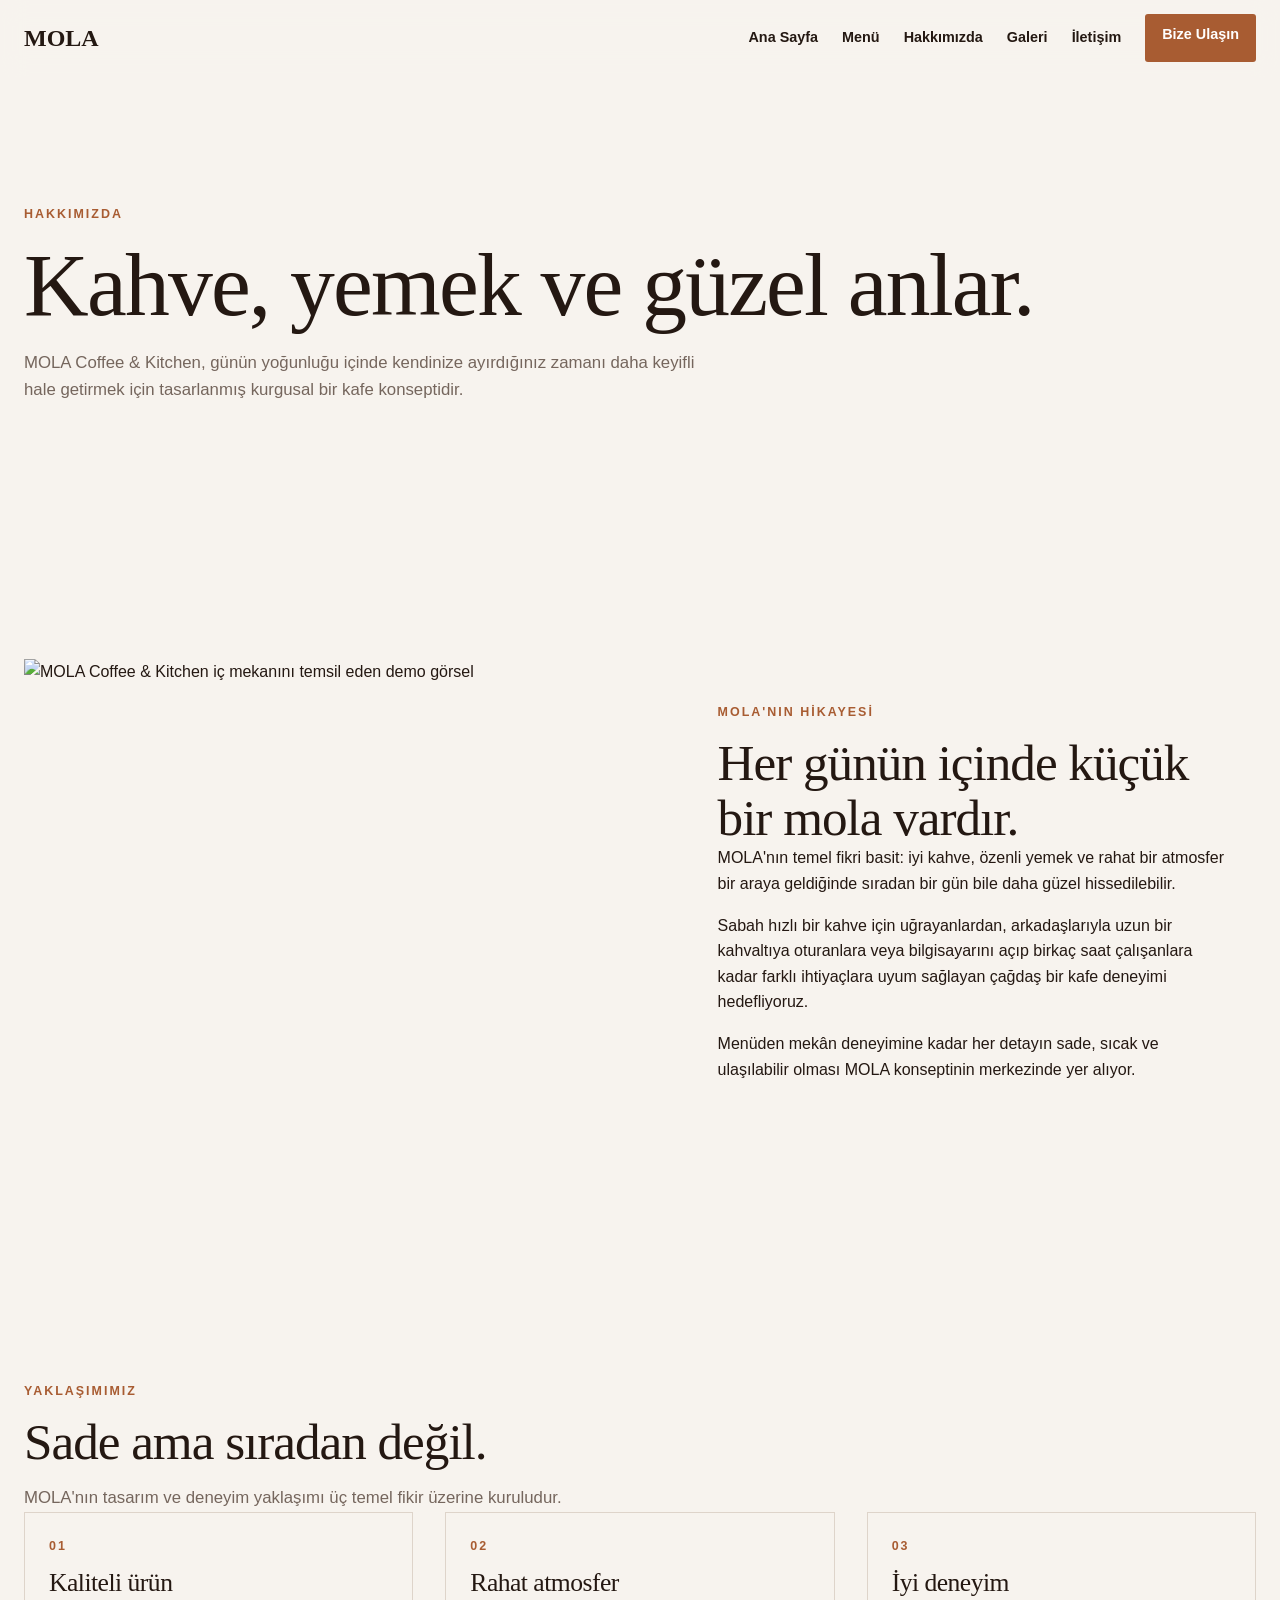
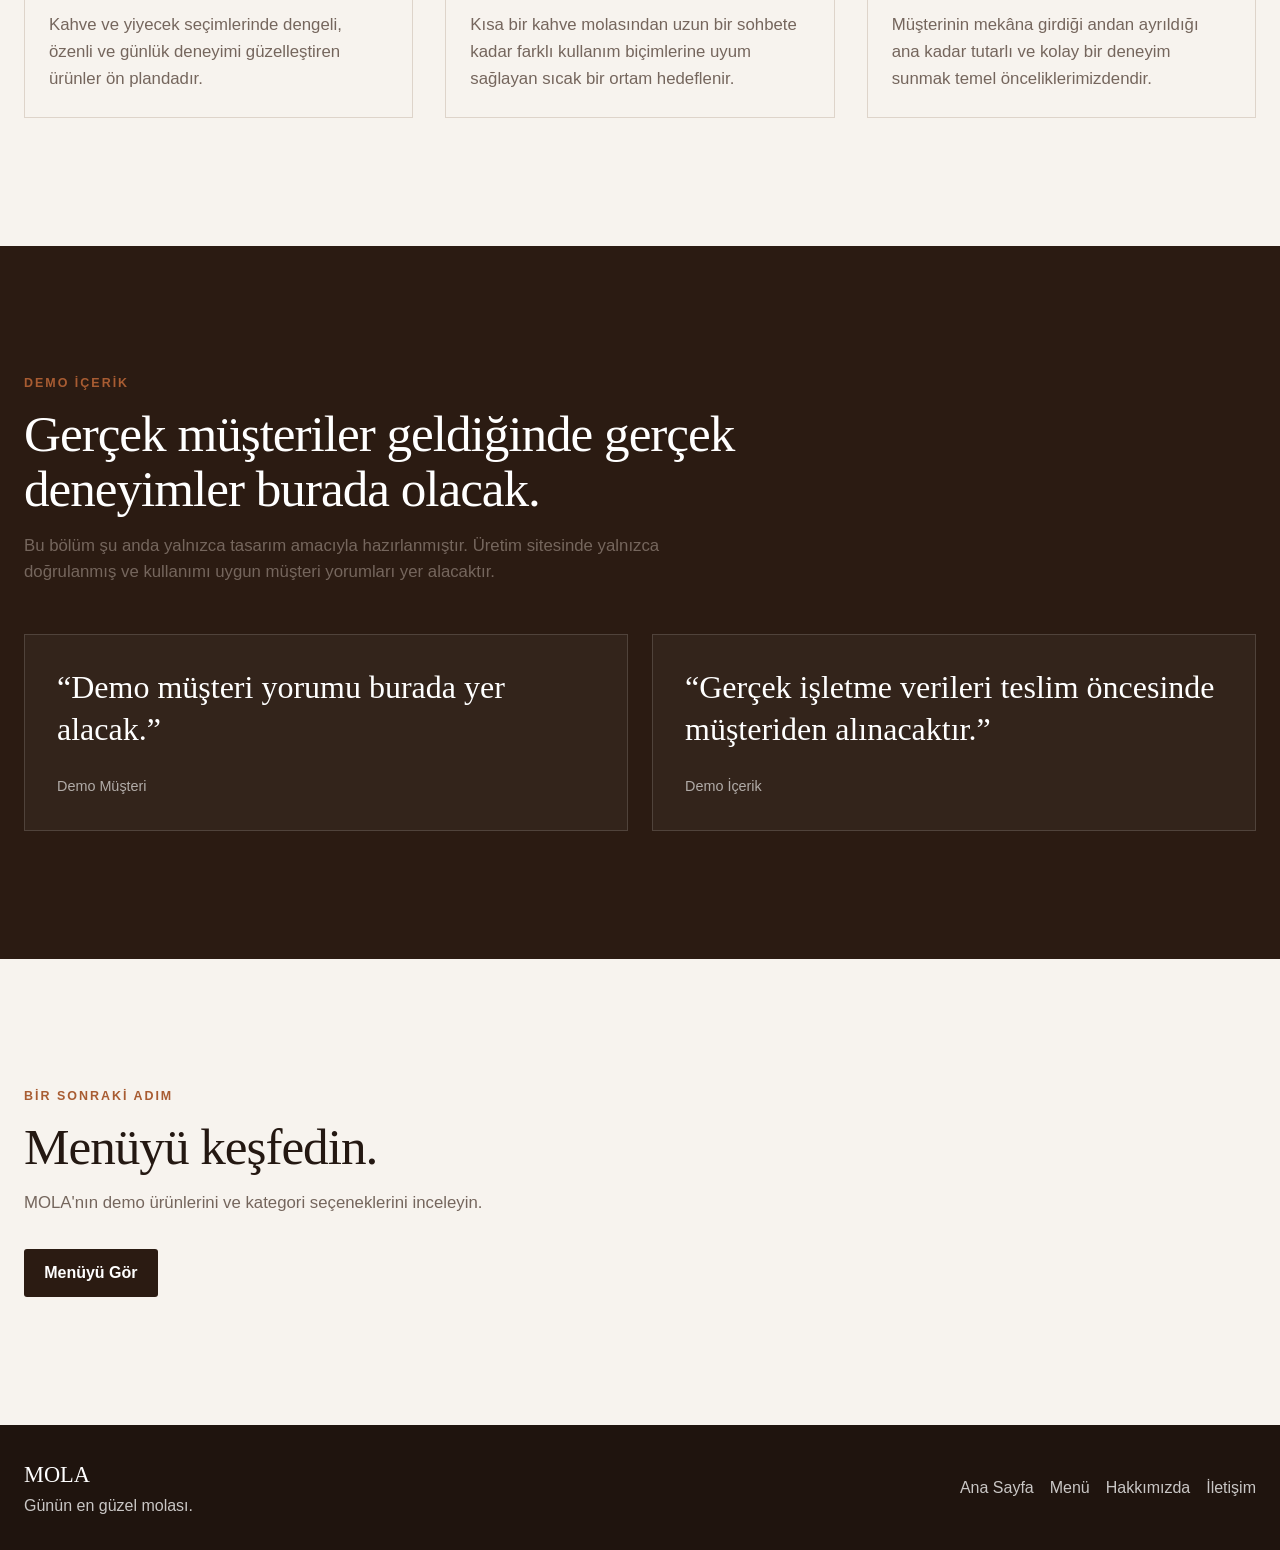
==== about.html @ 94d57f44 "feat: add dedicated about page Add a responsive about page with brand storytelling, design principle" ====
<!DOCTYPE html>
<html lang="tr">
<head>
  <meta charset="UTF-8">

  <meta
    name="viewport"
    content="width=device-width, initial-scale=1.0"
  >

  <title>MOLA Coffee & Kitchen | Hakkımızda</title>

  <meta
    name="description"
    content="MOLA Coffee & Kitchen hakkında. Kahve, iyi yemek ve keyifli molalar için tasarlanmış modern bir kafe konsepti."
  >

  <meta
    name="robots"
    content="index, follow"
  >

  <meta
    property="og:type"
    content="website"
  >

  <meta
    property="og:title"
    content="MOLA Coffee & Kitchen | Hakkımızda"
  >

  <meta
    property="og:description"
    content="MOLA Coffee & Kitchen'ın hikayesini keşfedin."
  >

  <meta
    property="og:url"
    content="https://example.com/about.html"
  >

  <meta
    property="og:image"
    content="https://example.com/assets/images/og-image.jpg"
  >

  <meta
    name="twitter:card"
    content="summary_large_image"
  >

  <meta
    name="twitter:title"
    content="MOLA Coffee & Kitchen | Hakkımızda"
  >

  <meta
    name="twitter:description"
    content="MOLA Coffee & Kitchen'ın hikayesini keşfedin."
  >

  <meta
    name="twitter:image"
    content="https://example.com/assets/images/og-image.jpg"
  >

  <meta
    name="theme-color"
    content="#2B1B12"
  >

  <link
    rel="canonical"
    href="https://example.com/about.html"
  >

  <link
    rel="icon"
    href="assets/icons/favicon.svg"
    type="image/svg+xml"
  >

  <link
    rel="stylesheet"
    href="css/style.css"
  >
</head>

<body>

  <a
    class="skip-link"
    href="#main-content"
  >
    İçeriğe geç
  </a>

  <header class="site-header">
    <div class="container site-header__inner">

      <a
        class="brand"
        href="index.html"
        aria-label="MOLA Coffee & Kitchen ana sayfa"
      >
        MOLA
      </a>

      <button
        class="nav-toggle"
        type="button"
        aria-expanded="false"
        aria-controls="primary-navigation"
        aria-label="Menüyü aç"
      >
        <span class="nav-toggle__icon" aria-hidden="true">
          <span></span>
          <span></span>
          <span></span>
        </span>
      </button>

      <nav
        class="primary-nav"
        id="primary-navigation"
        aria-label="Ana navigasyon"
      >
        <ul class="primary-nav__list">

          <li>
            <a href="index.html">
              Ana Sayfa
            </a>
          </li>

          <li>
            <a href="menu.html">
              Menü
            </a>
          </li>

          <li>
            <a
              href="about.html"
              aria-current="page"
            >
              Hakkımızda
            </a>
          </li>

          <li>
            <a href="index.html#gallery">
              Galeri
            </a>
          </li>

          <li>
            <a href="index.html#contact">
              İletişim
            </a>
          </li>

          <li>
            <a
              class="button button--primary"
              href="index.html#contact"
            >
              Bize Ulaşın
            </a>
          </li>

        </ul>
      </nav>

    </div>
  </header>

  <main id="main-content">

    <section class="section">
      <div class="container">

        <p class="section-label">
          HAKKIMIZDA
        </p>

        <h1>
          Kahve, yemek ve güzel anlar.
        </h1>

        <p class="section-intro">
          MOLA Coffee & Kitchen, günün yoğunluğu içinde
          kendinize ayırdığınız zamanı daha keyifli hale
          getirmek için tasarlanmış kurgusal bir kafe
          konseptidir.
        </p>

      </div>
    </section>

    <section class="section story">
      <div class="container story__grid">

        <div class="story__image">
          <img
            src="assets/images/story-interior.jpg"
            alt="MOLA Coffee & Kitchen iç mekanını temsil eden demo görsel"
            width="1200"
            height="900"
            loading="lazy"
          >
        </div>

        <div class="story__content">

          <p class="section-label">
            MOLA'NIN HİKAYESİ
          </p>

          <h2>
            Her günün içinde küçük bir mola vardır.
          </h2>

          <p>
            MOLA'nın temel fikri basit:
            iyi kahve, özenli yemek ve rahat bir atmosfer
            bir araya geldiğinde sıradan bir gün bile
            daha güzel hissedilebilir.
          </p>

          <p>
            Sabah hızlı bir kahve için uğrayanlardan,
            arkadaşlarıyla uzun bir kahvaltıya oturanlara
            veya bilgisayarını açıp birkaç saat çalışanlara
            kadar farklı ihtiyaçlara uyum sağlayan
            çağdaş bir kafe deneyimi hedefliyoruz.
          </p>

          <p>
            Menüden mekân deneyimine kadar her detayın
            sade, sıcak ve ulaşılabilir olması MOLA
            konseptinin merkezinde yer alıyor.
          </p>

        </div>

      </div>
    </section>

    <section class="section">
      <div class="container">

        <p class="section-label">
          YAKLAŞIMIMIZ
        </p>

        <h2>
          Sade ama sıradan değil.
        </h2>

        <p class="section-intro">
          MOLA'nın tasarım ve deneyim yaklaşımı üç temel
          fikir üzerine kuruludur.
        </p>

        <div class="featured-grid">

          <article class="featured-card">

            <div class="featured-card__content">

              <p class="section-label">
                01
              </p>

              <h3>
                Kaliteli ürün
              </h3>

              <p class="section-intro">
                Kahve ve yiyecek seçimlerinde dengeli,
                özenli ve günlük deneyimi güzelleştiren
                ürünler ön plandadır.
              </p>

            </div>

          </article>

          <article class="featured-card">

            <div class="featured-card__content">

              <p class="section-label">
                02
              </p>

              <h3>
                Rahat atmosfer
              </h3>

              <p class="section-intro">
                Kısa bir kahve molasından uzun bir sohbete
                kadar farklı kullanım biçimlerine uyum
                sağlayan sıcak bir ortam hedeflenir.
              </p>

            </div>

          </article>

          <article class="featured-card">

            <div class="featured-card__content">

              <p class="section-label">
                03
              </p>

              <h3>
                İyi deneyim
              </h3>

              <p class="section-intro">
                Müşterinin mekâna girdiği andan ayrıldığı
                ana kadar tutarlı ve kolay bir deneyim
                sunmak temel önceliklerimizdendir.
              </p>

            </div>

          </article>

        </div>

      </div>
    </section>

    <section class="section testimonials">
      <div class="container">

        <div class="testimonials__header">

          <p class="section-label">
            DEMO İÇERİK
          </p>

          <h2>
            Gerçek müşteriler geldiğinde
            gerçek deneyimler burada olacak.
          </h2>

          <p class="section-intro">
            Bu bölüm şu anda yalnızca tasarım amacıyla
            hazırlanmıştır. Üretim sitesinde yalnızca
            doğrulanmış ve kullanımı uygun müşteri
            yorumları yer alacaktır.
          </p>

        </div>

        <div class="testimonials__grid">

          <article class="testimonial">

            <p class="testimonial__quote">
              “Demo müşteri yorumu burada yer alacak.”
            </p>

            <p class="testimonial__author">
              Demo Müşteri
            </p>

          </article>

          <article class="testimonial">

            <p class="testimonial__quote">
              “Gerçek işletme verileri teslim öncesinde
              müşteriden alınacaktır.”
            </p>

            <p class="testimonial__author">
              Demo İçerik
            </p>

          </article>

        </div>

      </div>
    </section>

    <section class="section">
      <div class="container">

        <p class="section-label">
          BİR SONRAKİ ADIM
        </p>

        <h2>
          Menüyü keşfedin.
        </h2>

        <p class="section-intro">
          MOLA'nın demo ürünlerini ve kategori seçeneklerini
          inceleyin.
        </p>

        <div class="story__actions">
          <a
            class="button button--dark"
            href="menu.html"
          >
            Menüyü Gör
          </a>
        </div>

      </div>
    </section>

  </main>

  <footer class="site-footer">
    <div class="container site-footer__inner">

      <div>
        <div class="site-footer__brand">
          MOLA
        </div>

        <p>
          Günün en güzel molası.
        </p>
      </div>

      <ul class="site-footer__links">

        <li>
          <a href="index.html">
            Ana Sayfa
          </a>
        </li>

        <li>
          <a href="menu.html">
            Menü
          </a>
        </li>

        <li>
          <a
            href="about.html"
            aria-current="page"
          >
            Hakkımızda
          </a>
        </li>

        <li>
          <a href="index.html#contact">
            İletişim
          </a>
        </li>

      </ul>

    </div>
  </footer>

  <script src="js/script.js" defer></script>

</body>
</html>
---- css/style.css ----
:root {
  --color-bg: #f7f3ee;
  --color-surface: #fffdf9;
  --color-surface-dark: #2b1b12;
  --color-text: #241812;
  --color-text-muted: #75665d;
  --color-accent: #a85c32;
  --color-accent-dark: #814521;
  --color-border: #ded4ca;
  --color-white: #ffffff;

  --font-body:
    Inter, ui-sans-serif, -apple-system, BlinkMacSystemFont, "Segoe UI",
    sans-serif;

  --font-heading:
    Georgia, "Times New Roman", serif;

  --container: 1240px;

  --space-1: 0.375rem;
  --space-2: 0.5rem;
  --space-3: 0.75rem;
  --space-4: 1rem;
  --space-5: 1.5rem;
  --space-6: 2rem;
  --space-7: 3rem;
  --space-8: 4rem;
  --space-9: 6rem;
  --space-10: 8rem;

  --radius-sm: 3px;
  --radius-md: 6px;
  --radius-lg: 10px;

  --shadow-sm: 0 8px 24px rgba(36, 24, 18, 0.08);
  --shadow-md: 0 18px 48px rgba(36, 24, 18, 0.12);

  --z-header: 50;
  --z-nav: 60;
  --z-toggle: 70;
  --z-skip: 100;
}

/* --------------------------------------------------
   RESET
-------------------------------------------------- */

*,
*::before,
*::after {
  box-sizing: border-box;
}

html {
  scroll-behavior: smooth;
  scroll-padding-top: 90px;
}

body {
  margin: 0;
  min-width: 320px;
  background: var(--color-bg);
  color: var(--color-text);
  font-family: var(--font-body);
  line-height: 1.6;
  text-rendering: optimizeLegibility;
}

body.nav-open {
  overflow: hidden;
}

img {
  display: block;
  max-width: 100%;
  height: auto;
}

button,
a {
  font: inherit;
}

button {
  cursor: pointer;
}

a {
  color: inherit;
  text-decoration: none;
}

/* --------------------------------------------------
   ACCESSIBILITY
-------------------------------------------------- */

:focus-visible {
  outline: 3px solid var(--color-accent);
  outline-offset: 4px;
}

.skip-link {
  position: fixed;
  top: var(--space-3);
  left: var(--space-3);
  z-index: var(--z-skip);

  padding: 0.7rem 1rem;

  background: var(--color-surface-dark);
  color: var(--color-white);

  border-radius: var(--radius-sm);

  transform: translateY(-200%);
  transition: transform 180ms ease;
}

.skip-link:focus {
  transform: translateY(0);
}

/* --------------------------------------------------
   TYPOGRAPHY
-------------------------------------------------- */

h1,
h2,
h3,
h4 {
  margin: 0;
  font-family: var(--font-heading);
  font-weight: 500;
  line-height: 1.08;
  letter-spacing: -0.02em;
}

h1 {
  font-size: clamp(2.75rem, 7vw, 6.5rem);
}

h2 {
  font-size: clamp(2rem, 4vw, 4rem);
}

h3 {
  font-size: clamp(1.35rem, 2vw, 1.8rem);
}

p {
  margin: 0;
}

.section-label {
  margin-bottom: var(--space-3);

  color: var(--color-accent);

  font-size: 0.78rem;
  font-weight: 700;
  letter-spacing: 0.16em;
  text-transform: uppercase;
}

.section-intro {
  max-width: 680px;
  margin-top: var(--space-4);

  color: var(--color-text-muted);
  font-size: 1.05rem;
}

/* --------------------------------------------------
   LAYOUT
-------------------------------------------------- */

.container {
  width: min(
    calc(100% - 2rem),
    var(--container)
  );

  margin-inline: auto;
}

.section {
  padding-block: var(--space-9);
}

/* --------------------------------------------------
   HEADER
-------------------------------------------------- */

.site-header {
  position: sticky;
  top: 0;
  z-index: var(--z-header);

  border-bottom: 1px solid transparent;

  background: rgba(247, 243, 238, 0.92);

  backdrop-filter: blur(12px);
  -webkit-backdrop-filter: blur(12px);

  transition:
    background-color 180ms ease,
    border-color 180ms ease,
    box-shadow 180ms ease;
}

.site-header.is-scrolled {
  border-bottom-color: var(--color-border);
  background: rgba(255, 253, 249, 0.96);
  box-shadow: var(--shadow-sm);
}

.site-header__inner {
  position: relative;

  display: flex;
  align-items: center;
  justify-content: space-between;

  min-height: 76px;
}

.brand {
  position: relative;
  z-index: var(--z-toggle);

  display: inline-flex;
  align-items: center;

  font-family: var(--font-heading);
  font-size: 1.5rem;
  font-weight: 600;
}

.primary-nav {
  position: fixed;
  top: 0;
  right: 0;

  width: min(80vw, 360px);
  height: 100dvh;

  padding:
    6rem
    1.5rem
    2rem;

  background: var(--color-surface);

  box-shadow: -18px 0 48px rgba(36, 24, 18, 0.12);

  transform: translateX(100%);
  visibility: hidden;

  transition:
    transform 240ms ease,
    visibility 240ms ease;
}

.primary-nav.is-open {
  transform: translateX(0);
  visibility: visible;
}

.primary-nav__list {
  display: flex;
  flex-direction: column;
  gap: var(--space-5);

  margin: 0;
  padding: 0;

  list-style: none;
}

.primary-nav__list a {
  display: block;

  padding-block: 0.25rem;

  font-size: 1.05rem;
  font-weight: 600;
}

.primary-nav__list a:hover {
  color: var(--color-accent);
}

.nav-toggle {
  position: relative;
  z-index: var(--z-toggle);

  display: inline-flex;
  align-items: center;
  justify-content: center;

  width: 44px;
  height: 44px;

  padding: 0;

  border: 1px solid var(--color-border);
  border-radius: var(--radius-sm);

  background: var(--color-surface);
  color: var(--color-text);
}

.nav-toggle__icon {
  display: grid;
  gap: 5px;
}

.nav-toggle__icon span {
  display: block;

  width: 20px;
  height: 2px;

  background: currentColor;

  transition:
    transform 180ms ease,
    opacity 180ms ease;
}

/* --------------------------------------------------
   BUTTONS
-------------------------------------------------- */

.button {
  display: inline-flex;
  align-items: center;
  justify-content: center;

  min-height: 48px;

  padding-inline: 1.2rem;

  border: 1px solid transparent;
  border-radius: var(--radius-sm);

  font-weight: 700;

  transition:
    background-color 180ms ease,
    color 180ms ease,
    border-color 180ms ease,
    transform 180ms ease;
}

.button:hover {
  transform: translateY(-2px);
}

.button--primary {
  background: var(--color-accent);
  color: var(--color-white);
}

.button--primary:hover {
  background: var(--color-accent-dark);
}

.button--secondary {
  border-color: rgba(255, 255, 255, 0.5);
  color: var(--color-white);
}

.button--secondary:hover {
  border-color: var(--color-white);
  background: rgba(255, 255, 255, 0.08);
}

.button--dark {
  background: var(--color-surface-dark);
  color: var(--color-white);
}

.button--dark:hover {
  background: #3a2519;
}

/* --------------------------------------------------
   HERO
-------------------------------------------------- */

.hero {
  position: relative;

  min-height: min(820px, 88vh);

  display: grid;
  align-items: end;

  overflow: hidden;

  background: var(--color-surface-dark);
  color: var(--color-white);
}

.hero__media {
  position: absolute;
  inset: 0;

  width: 100%;
  height: 100%;
}

.hero__media img {
  width: 100%;
  height: 100%;
  object-fit: cover;
}

.hero::after {
  content: "";

  position: absolute;
  inset: 0;

  background:
    linear-gradient(
      180deg,
      rgba(20, 12, 8, 0.12) 0%,
      rgba(20, 12, 8, 0.3) 42%,
      rgba(20, 12, 8, 0.82) 100%
    );
}

.hero__content {
  position: relative;
  z-index: 2;

  padding-block: clamp(5rem, 12vw, 9rem);
}

.hero__content-inner {
  max-width: 900px;
}

.hero__eyebrow {
  margin-bottom: var(--space-4);

  font-size: 0.82rem;
  font-weight: 700;
  letter-spacing: 0.16em;
  text-transform: uppercase;
}

.hero__title {
  max-width: 900px;
}

.hero__description {
  max-width: 620px;
  margin-top: var(--space-5);

  color: rgba(255, 255, 255, 0.86);
  font-size: clamp(1rem, 2vw, 1.2rem);
}

.hero__actions {
  display: flex;
  flex-wrap: wrap;
  gap: var(--space-3);

  margin-top: var(--space-6);
}

/* --------------------------------------------------
   FEATURED
-------------------------------------------------- */

.featured {
  background: var(--color-surface);
}

.featured__header {
  display: flex;
  flex-direction: column;
  gap: var(--space-4);

  margin-bottom: var(--space-7);
}

.featured-grid {
  display: grid;
  gap: var(--space-6);
}

.featured-card {
  overflow: hidden;

  background: var(--color-bg);

  border: 1px solid var(--color-border);
}

.featured-card__image {
  aspect-ratio: 4 / 3;
  overflow: hidden;
}

.featured-card__image img {
  width: 100%;
  height: 100%;
  object-fit: cover;

  transition: transform 500ms ease;
}

.featured-card:hover .featured-card__image img {
  transform: scale(1.03);
}

.featured-card__content {
  padding: var(--space-5);
}

.featured-card__meta {
  display: flex;
  align-items: baseline;
  justify-content: space-between;
  gap: var(--space-3);

  margin-top: var(--space-3);
}

.featured-card__price {
  color: var(--color-accent);
  font-weight: 700;
}

/* --------------------------------------------------
   STORY
-------------------------------------------------- */

.story {
  background: var(--color-bg);
}

.story__grid {
  display: grid;
  gap: var(--space-7);
}

.story__image {
  aspect-ratio: 4 / 3;
  overflow: hidden;
}

.story__image img {
  width: 100%;
  height: 100%;
  object-fit: cover;
}

.story__content {
  align-self: center;
}

.story__content p + p {
  margin-top: var(--space-4);
}

.story__actions {
  margin-top: var(--space-6);
}

/* --------------------------------------------------
   MENU
-------------------------------------------------- */

.menu-preview {
  background: var(--color-surface);
}

.menu-filter {
  display: flex;
  flex-wrap: wrap;
  gap: 0.5rem;

  margin-top: var(--space-6);
  margin-bottom: var(--space-7);
}

.menu-filter__button {
  min-height: 42px;

  padding-inline: 1rem;

  border: 1px solid var(--color-border);
  border-radius: 999px;

  background: transparent;
  color: var(--color-text-muted);

  font-size: 0.9rem;
  font-weight: 700;

  transition:
    background-color 180ms ease,
    color 180ms ease,
    border-color 180ms ease;
}

.menu-filter__button:hover,
.menu-filter__button.is-active {
  border-color: var(--color-text);
  background: var(--color-text);
  color: var(--color-white);
}

.menu-grid {
  display: grid;
  gap: var(--space-4);
}

.menu-item {
  display: grid;
  grid-template-columns: 1fr auto;
  gap: var(--space-4);

  padding-block: var(--space-4);

  border-bottom: 1px solid var(--color-border);

  transition:
    opacity 180ms ease,
    transform 180ms ease;
}

.menu-item.is-hidden {
  display: none;
}

.menu-item__name {
  font-family: var(--font-heading);
  font-size: 1.25rem;
}

.menu-item__description {
  margin-top: 0.25rem;

  color: var(--color-text-muted);
  font-size: 0.92rem;
}

.menu-item__price {
  white-space: nowrap;

  color: var(--color-accent);
  font-weight: 700;
}

/* --------------------------------------------------
   GALLERY
-------------------------------------------------- */

.gallery {
  background: var(--color-bg);
}

.gallery-grid {
  display: grid;
  grid-template-columns: 1fr 1fr;
  gap: 0.75rem;

  margin-top: var(--space-7);
}

.gallery__item {
  aspect-ratio: 1 / 1;

  overflow: hidden;
}

.gallery__item--tall {
  aspect-ratio: 1 / 1.35;
}

.gallery__item--wide {
  grid-column: span 2;
  aspect-ratio: 2 / 1;
}

.gallery__item img {
  width: 100%;
  height: 100%;
  object-fit: cover;

  transition: transform 500ms ease;
}

.gallery__item:hover img {
  transform: scale(1.03);
}

/* --------------------------------------------------
   TESTIMONIALS
-------------------------------------------------- */

.testimonials {
  background: var(--color-surface-dark);
  color: var(--color-white);
}

.testimonials__header {
  max-width: 760px;
}

.testimonials__grid {
  display: grid;
  gap: var(--space-5);

  margin-top: var(--space-7);
}

.testimonial {
  padding: var(--space-6);

  border: 1px solid rgba(255, 255, 255, 0.14);

  background: rgba(255, 255, 255, 0.04);
}

.testimonial__quote {
  font-family: var(--font-heading);
  font-size: clamp(1.35rem, 2.5vw, 2rem);
  line-height: 1.3;
}

.testimonial__author {
  margin-top: var(--space-5);

  color: rgba(255, 255, 255, 0.62);
  font-size: 0.9rem;
}

/* --------------------------------------------------
   CONTACT
-------------------------------------------------- */

.contact {
  background: var(--color-surface);
}

.contact__grid {
  display: grid;
  gap: var(--space-7);
}

.contact__details {
  display: grid;
  gap: var(--space-5);
}

.contact__item {
  padding-bottom: var(--space-5);

  border-bottom: 1px solid var(--color-border);
}

.contact__label {
  margin-bottom: 0.3rem;

  color: var(--color-accent);

  font-size: 0.75rem;
  font-weight: 700;
  letter-spacing: 0.12em;
  text-transform: uppercase;
}

.contact__value {
  font-size: 1.05rem;
}

.contact__value a:hover {
  color: var(--color-accent);
}

.contact__map {
  min-height: 360px;

  display: grid;
  place-items: center;

  border: 1px solid var(--color-border);

  background:
    linear-gradient(
      135deg,
      rgba(168, 92, 50, 0.06) 25%,
      transparent 25%
    ),
    linear-gradient(
      315deg,
      rgba(168, 92, 50, 0.06) 25%,
      transparent 25%
    );

  background-size: 36px 36px;

  color: var(--color-text-muted);
  text-align: center;
}

/* --------------------------------------------------
   FOOTER
-------------------------------------------------- */

.site-footer {
  padding-block: var(--space-6);

  background: #1f140e;
  color: rgba(255, 255, 255, 0.76);
}

.site-footer__inner {
  display: flex;
  flex-direction: column;
  gap: var(--space-4);
}

.site-footer__brand {
  color: var(--color-white);

  font-family: var(--font-heading);
  font-size: 1.4rem;
}

.site-footer__links {
  display: flex;
  flex-wrap: wrap;
  gap: var(--space-4);

  margin: 0;
  padding: 0;

  list-style: none;
}

.site-footer__links a:hover {
  color: var(--color-white);
}

/* --------------------------------------------------
   RESPONSIVE
-------------------------------------------------- */

@media (min-width: 640px) {
  .container {
    width: min(
      calc(100% - 3rem),
      var(--container)
    );
  }

  .featured-grid {
    grid-template-columns: repeat(2, minmax(0, 1fr));
  }

  .featured-card:last-child {
    grid-column: span 2;
  }

  .testimonials__grid {
    grid-template-columns: repeat(2, minmax(0, 1fr));
  }
}

@media (min-width: 768px) {
  .section {
    padding-block: var(--space-10);
  }

  .featured__header {
    flex-direction: row;
    align-items: end;
    justify-content: space-between;
  }

  .featured__header .section-intro {
    max-width: 520px;
  }

  .featured-grid {
    grid-template-columns: repeat(3, minmax(0, 1fr));
  }

  .featured-card:last-child {
    grid-column: auto;
  }

  .story__grid {
    grid-template-columns: minmax(0, 1.05fr) minmax(0, 0.95fr);
    align-items: center;
  }

  .story__content {
    padding-inline: var(--space-5);
  }

  .contact__grid {
    grid-template-columns: minmax(0, 0.8fr) minmax(0, 1.2fr);
    align-items: start;
  }

  .contact__map {
    min-height: 480px;
  }

  .site-footer__inner {
    flex-direction: row;
    align-items: center;
    justify-content: space-between;
  }
}

@media (min-width: 1024px) {
  .nav-toggle {
    display: none;
  }

  .primary-nav {
    position: static;

    width: auto;
    height: auto;

    padding: 0;

    background: transparent;
    box-shadow: none;

    transform: none;
    visibility: visible;
  }

  .primary-nav__list {
    flex-direction: row;
    align-items: center;
    gap: var(--space-5);
  }

  .primary-nav__list a {
    padding-block: 0.5rem;

    font-size: 0.9rem;
  }

  .primary-nav__list .button {
    padding-inline: 1rem;
  }

  .gallery-grid {
    grid-template-columns: repeat(4, 1fr);
    gap: 1rem;
  }

  .gallery__item {
    aspect-ratio: 1 / 1;
  }

  .gallery__item--tall {
    grid-row: span 2;
    aspect-ratio: auto;
  }

  .gallery__item--wide {
    grid-column: span 2;
  }
}

/* --------------------------------------------------
   REDUCED MOTION
-------------------------------------------------- */

@media (prefers-reduced-motion: reduce) {
  html {
    scroll-behavior: auto;
  }

  *,
  *::before,
  *::after {
    transition-duration: 0.01ms !important;
    animation-duration: 0.01ms !important;
    animation-iteration-count: 1 !important;
  }
}
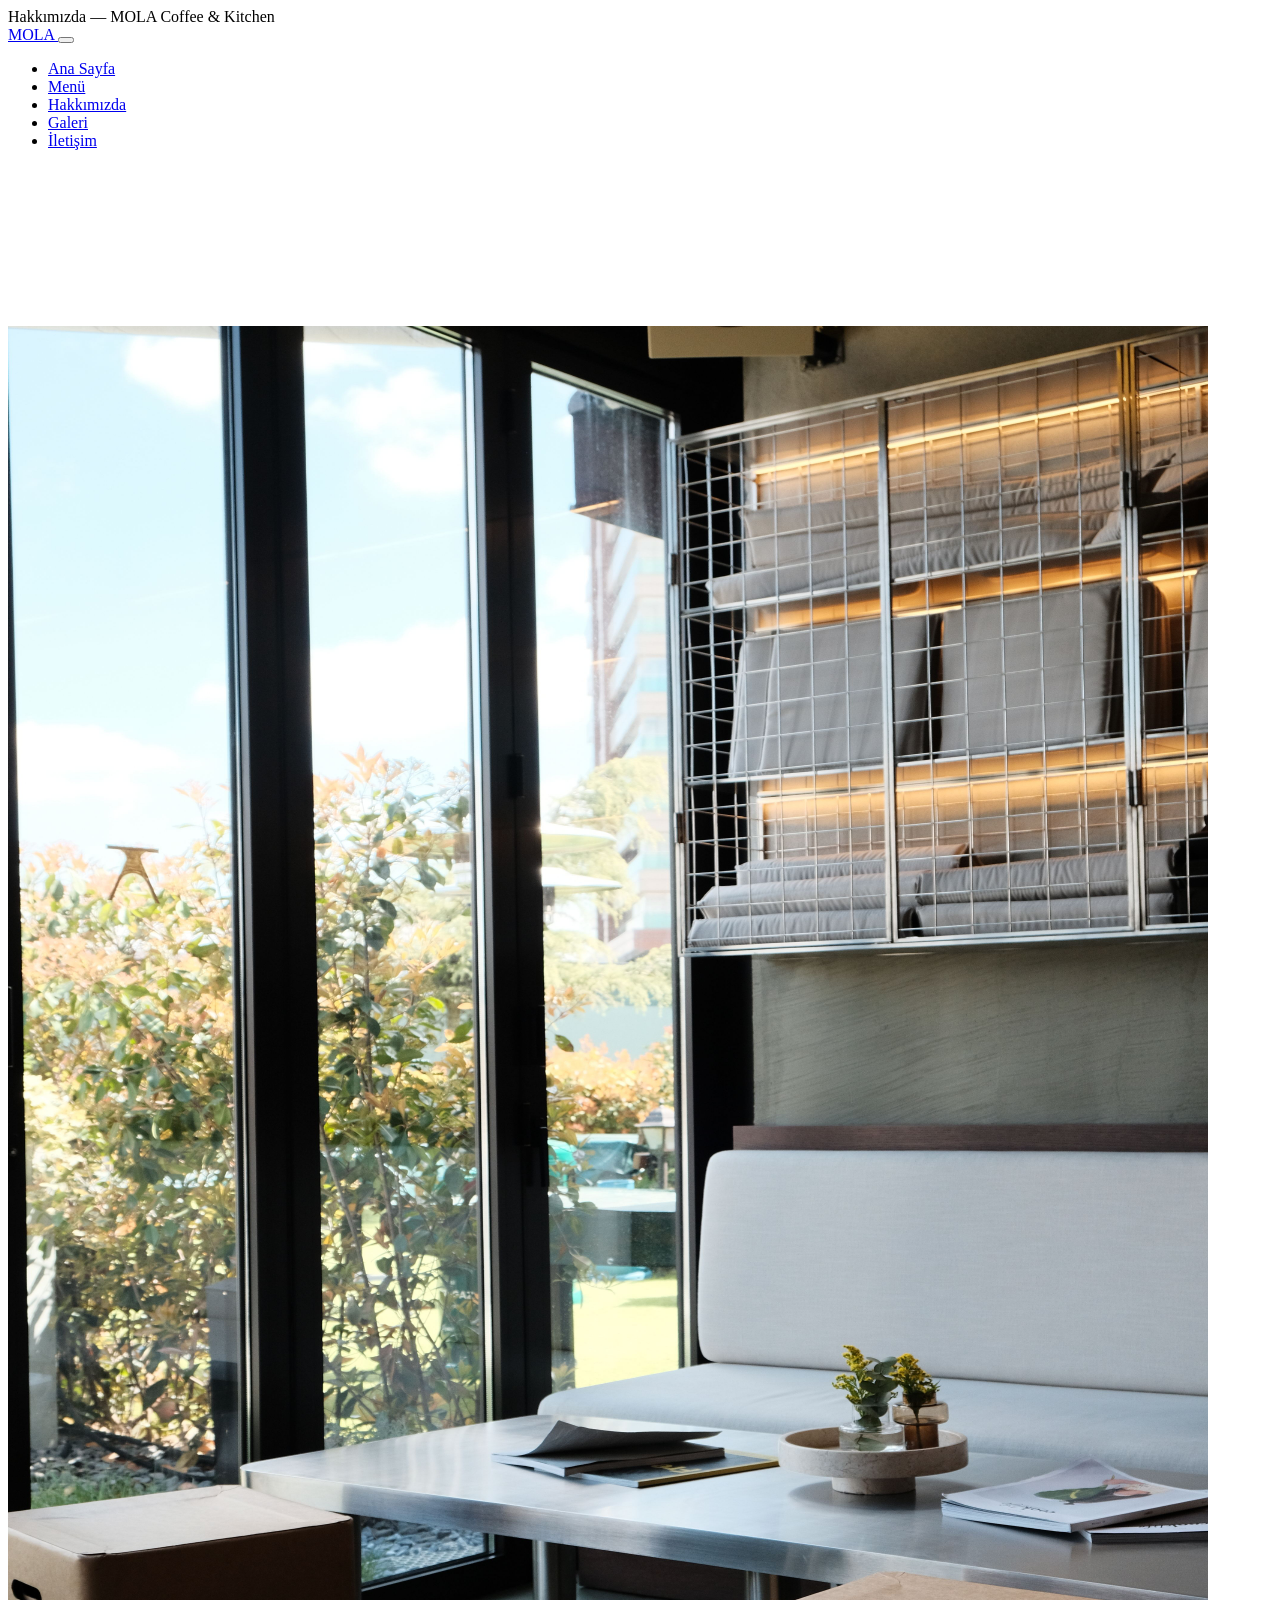
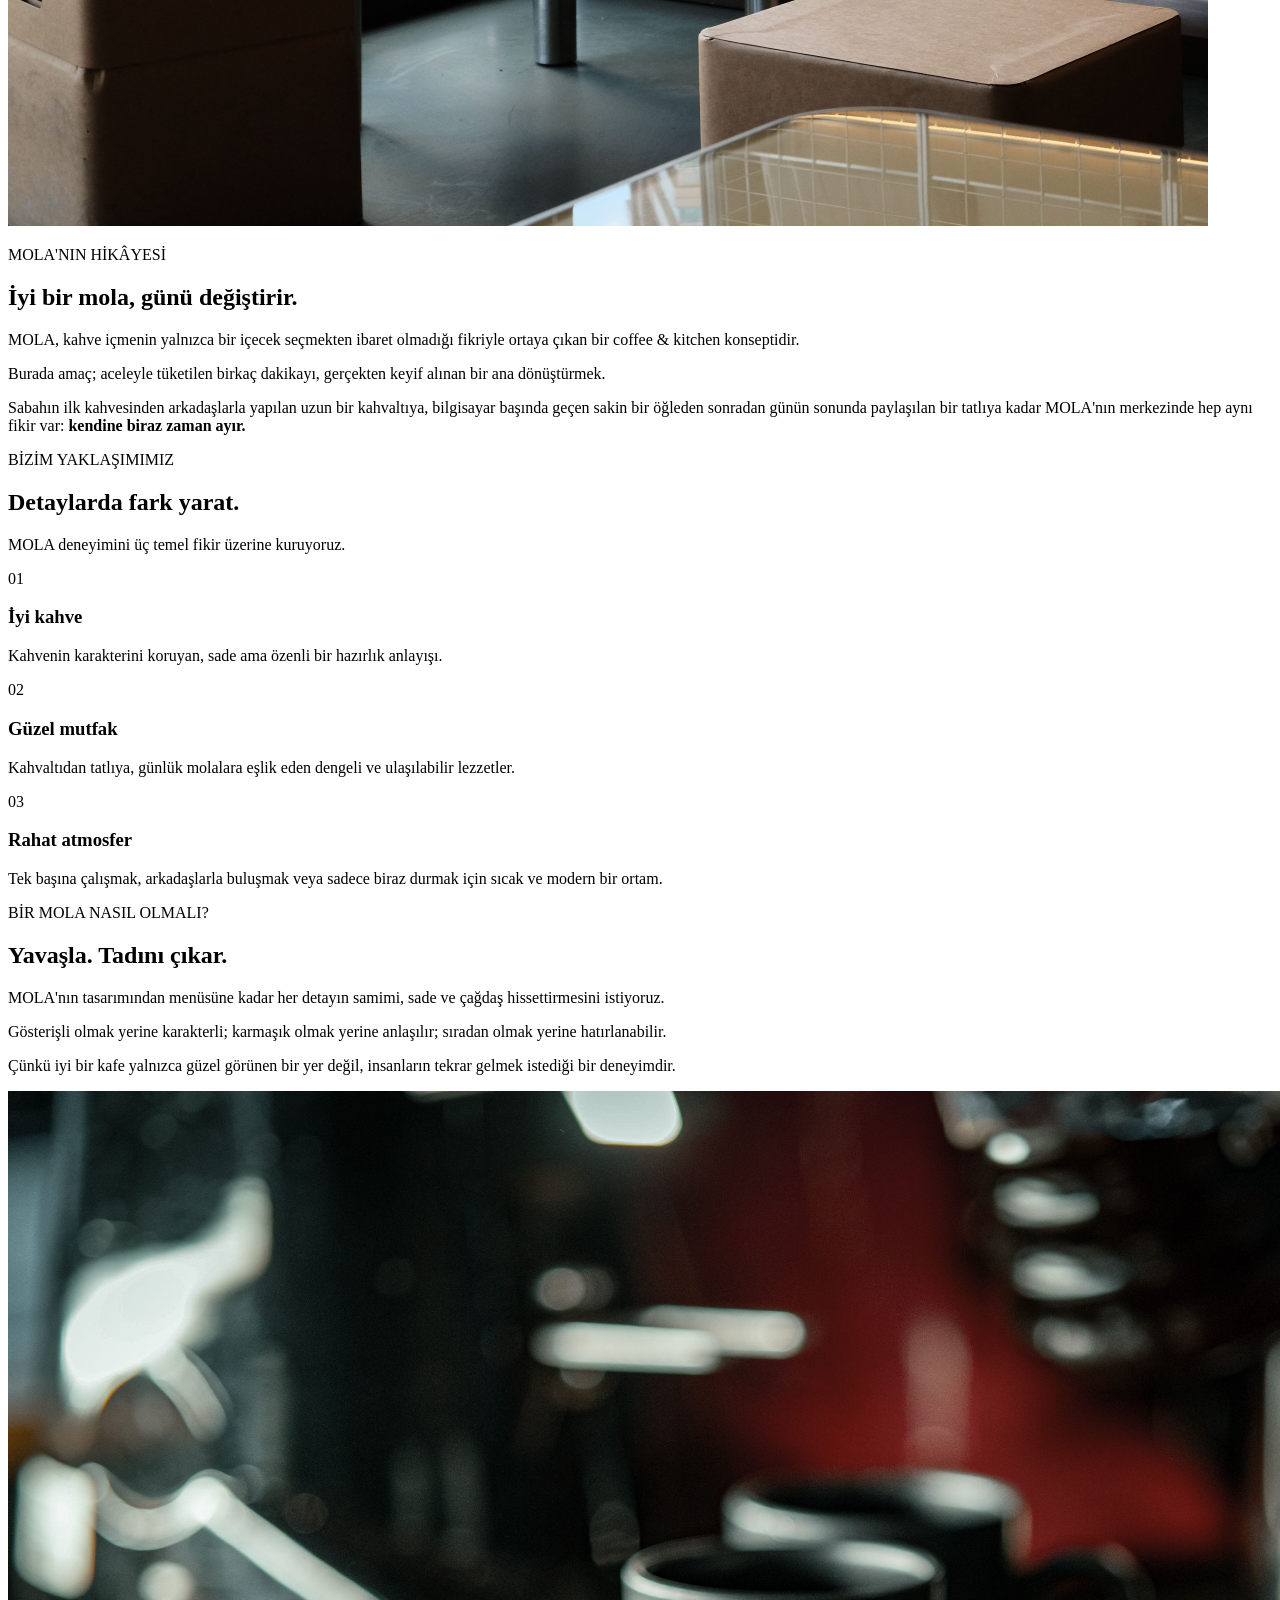
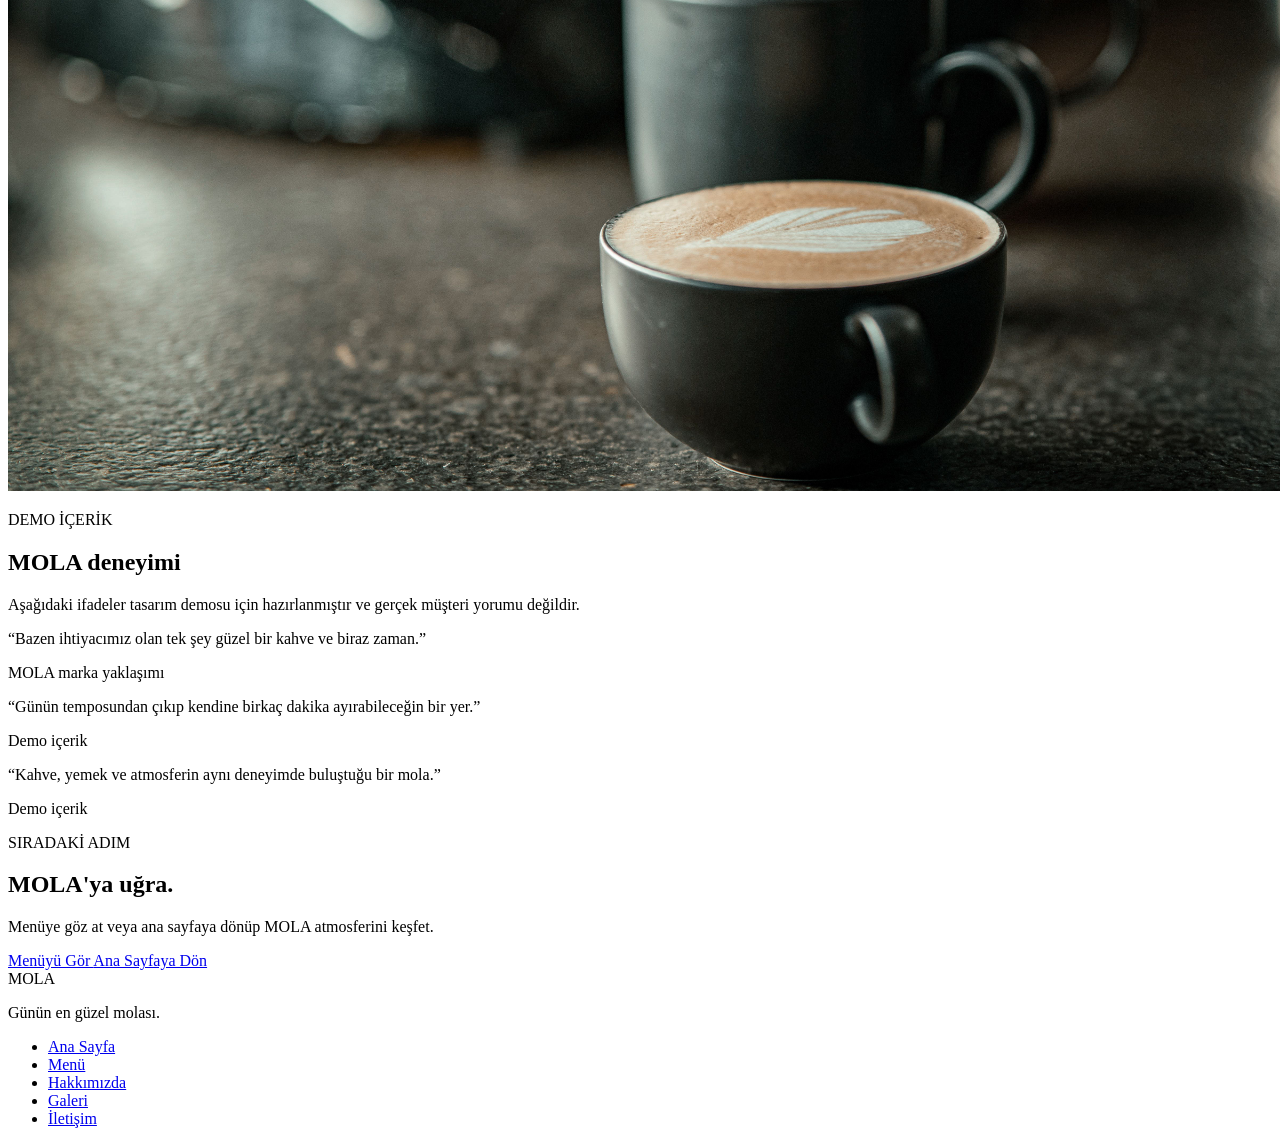
==== commit 1223c307: "feat: rebuild about page Rebuild the about page to match the MOLA design system with a stronger bran" ====
--- a/about.html
+++ b/about.html
@@ -3,473 +3,373 @@
 <head>
   <meta charset="UTF-8">
 
-  <meta
-    name="viewport"
-    content="width=device-width, initial-scale=1.0"
-  >
-
-  <title>MOLA Coffee & Kitchen | Hakkımızda</title>
-
-  <meta
-    name="description"
-    content="MOLA Coffee & Kitchen hakkında. Kahve, iyi yemek ve keyifli molalar için tasarlanmış modern bir kafe konsepti."
-  >
-
-  <meta
-    name="robots"
-    content="index, follow"
-  >
-
-  <meta
-    property="og:type"
-    content="website"
-  >
-
-  <meta
-    property="og:title"
-    content="MOLA Coffee & Kitchen | Hakkımızda"
-  >
-
-  <meta
-    property="og:description"
-    content="MOLA Coffee & Kitchen'ın hikayesini keşfedin."
-  >
-
-  <meta
-    property="og:url"
-    content="https://example.com/about.html"
-  >
-
-  <meta
-    property="og:image"
-    content="https://example.com/assets/images/og-image.jpg"
-  >
-
-  <meta
-    name="twitter:card"
-    content="summary_large_image"
-  >
-
-  <meta
-    name="twitter:title"
-    content="MOLA Coffee & Kitchen | Hakkımızda"
-  >
-
-  <meta
-    name="twitter:description"
-    content="MOLA Coffee & Kitchen'ın hikayesini keşfedin."
-  >
-
-  <meta
-    name="twitter:image"
-    content="https://example.com/assets/images/og-image.jpg"
-  >
-
-  <meta
-    name="theme-color"
-    content="#2B1B12"
-  >
-
-  <link
-    rel="canonical"
-    href="https://example.com/about.html"
-  >
-
-  <link
-    rel="icon"
-    href="assets/icons/favicon.svg"
-    type="image/svg+xml"
-  >
+<meta
+name=“viewport”
+content=“width=device-width, initial-scale=1.0”
+
+  <title>Hakkımızda — MOLA Coffee & Kitchen</title>
+
+<meta
+name=“description”
+content=“MOLA Coffee & Kitchen’ın hikâyesini, yaklaşımını ve iyi bir mola için oluşturduğu deneyimi keşfedin.”
+
+<meta
+name=“robots”
+content=“index, follow”
+
+<meta
+name=“theme-color”
+content=”#2b1b12”
 
   <link
     rel="stylesheet"
     href="css/style.css"
   >
 </head>
-
 <body>
 
-  <a
-    class="skip-link"
-    href="#main-content"
-  >
-    İçeriğe geç
+<a
+class=“skip-link”
+href=”#main-content”
+
+İçeriğe geç
   </a>
-
   <header class="site-header">
     <div class="container site-header__inner">
-
-      <a
-        class="brand"
-        href="index.html"
-        aria-label="MOLA Coffee & Kitchen ana sayfa"
+  <a
+    class="brand"
+    href="index.html"
+    aria-label="MOLA Coffee & Kitchen ana sayfa"
+  >
+    MOLA
+  </a>
+  <button
+    class="nav-toggle"
+    type="button"
+    aria-expanded="false"
+    aria-controls="primary-navigation"
+    aria-label="Menüyü aç"
+  >
+    <span
+      class="nav-toggle__icon"
+      aria-hidden="true"
+    >
+      <span></span>
+      <span></span>
+      <span></span>
+    </span>
+  </button>
+  <nav
+    class="primary-nav"
+    id="primary-navigation"
+    aria-label="Ana navigasyon"
+  >
+    <ul class="primary-nav__list">
+      <li>
+        <a href="index.html">
+          Ana Sayfa
+        </a>
+      </li>
+      <li>
+        <a href="menu.html">
+          Menü
+        </a>
+      </li>
+      <li>
+        <a
+          href="about.html"
+          aria-current="page"
+        >
+          Hakkımızda
+        </a>
+      </li>
+      <li>
+        <a href="index.html#gallery">
+          Galeri
+        </a>
+      </li>
+      <li>
+        <a href="index.html#contact">
+          İletişim
+        </a>
+      </li>
+    </ul>
+  </nav>
+</div>
+  </header>
+  <main id="main-content">
+<section
+  class="section story"
+  style="padding-top: 10rem;"
+>
+  <div class="container story__grid">
+    <div class="story__image">
+      <img
+        src="assets/images/story-interior.jpg"
+        alt="Modern ve doğal ışık alan MOLA kafe iç mekânı"
+        width="1200"
+        height="1500"
+        fetchpriority="high"
+        decoding="async"
       >
-        MOLA
-      </a>
-
-      <button
-        class="nav-toggle"
-        type="button"
-        aria-expanded="false"
-        aria-controls="primary-navigation"
-        aria-label="Menüyü aç"
+    </div>
+    <div class="story__content">
+      <p class="section-label">
+        MOLA'NIN HİKÂYESİ
+      </p>
+      <h1>
+        İyi bir mola,
+        günü değiştirir.
+      </h1>
+      <p>
+        MOLA, kahve içmenin yalnızca bir içecek
+        seçmekten ibaret olmadığı fikriyle ortaya
+        çıkan bir coffee &amp; kitchen konseptidir.
+      </p>
+      <p>
+        Burada amaç; aceleyle tüketilen birkaç
+        dakikayı, gerçekten keyif alınan bir ana
+        dönüştürmek.
+      </p>
+      <p>
+        Sabahın ilk kahvesinden arkadaşlarla yapılan
+        uzun bir kahvaltıya, bilgisayar başında geçen
+        sakin bir öğleden sonradan günün sonunda
+        paylaşılan bir tatlıya kadar MOLA'nın
+        merkezinde hep aynı fikir var:
+        <strong>kendine biraz zaman ayır.</strong>
+      </p>
+    </div>
+  </div>
+</section>
+<section class="section featured">
+  <div class="container">
+    <div class="featured__header">
+      <div>
+        <p class="section-label">
+          BİZİM YAKLAŞIMIMIZ
+        </p>
+        <h2>
+          Detaylarda fark yarat.
+        </h2>
+      </div>
+      <p class="section-intro">
+        MOLA deneyimini üç temel fikir üzerine
+        kuruyoruz.
+      </p>
+    </div>
+    <div class="featured-grid">
+      <article class="featured-card">
+        <div class="featured-card__content">
+          <p class="section-label">
+            01
+          </p>
+          <h3>
+            İyi kahve
+          </h3>
+          <p class="section-intro">
+            Kahvenin karakterini koruyan, sade ama
+            özenli bir hazırlık anlayışı.
+          </p>
+        </div>
+      </article>
+      <article class="featured-card">
+        <div class="featured-card__content">
+          <p class="section-label">
+            02
+          </p>
+          <h3>
+            Güzel mutfak
+          </h3>
+          <p class="section-intro">
+            Kahvaltıdan tatlıya, günlük molalara
+            eşlik eden dengeli ve ulaşılabilir
+            lezzetler.
+          </p>
+        </div>
+      </article>
+      <article class="featured-card">
+        <div class="featured-card__content">
+          <p class="section-label">
+            03
+          </p>
+          <h3>
+            Rahat atmosfer
+          </h3>
+          <p class="section-intro">
+            Tek başına çalışmak, arkadaşlarla
+            buluşmak veya sadece biraz durmak için
+            sıcak ve modern bir ortam.
+          </p>
+        </div>
+      </article>
+    </div>
+  </div>
+</section>
+<section class="section story">
+  <div class="container story__grid">
+    <div class="story__content">
+      <p class="section-label">
+        BİR MOLA NASIL OLMALI?
+      </p>
+      <h2>
+        Yavaşla.
+        Tadını çıkar.
+      </h2>
+      <p>
+        MOLA'nın tasarımından menüsüne kadar her
+        detayın samimi, sade ve çağdaş hissettirmesini
+        istiyoruz.
+      </p>
+      <p>
+        Gösterişli olmak yerine karakterli;
+        karmaşık olmak yerine anlaşılır;
+        sıradan olmak yerine hatırlanabilir.
+      </p>
+      <p>
+        Çünkü iyi bir kafe yalnızca güzel görünen
+        bir yer değil, insanların tekrar gelmek
+        istediği bir deneyimdir.
+      </p>
+    </div>
+    <div class="story__image">
+      <img
+        src="assets/images/hero-coffee.jpg"
+        alt="Kafede servis edilen kahve fincanları"
+        width="1600"
+        height="1000"
+        loading="lazy"
+        decoding="async"
       >
-        <span class="nav-toggle__icon" aria-hidden="true">
-          <span></span>
-          <span></span>
-          <span></span>
-        </span>
-      </button>
-
-      <nav
-        class="primary-nav"
-        id="primary-navigation"
-        aria-label="Ana navigasyon"
-      >
-        <ul class="primary-nav__list">
-
-          <li>
-            <a href="index.html">
-              Ana Sayfa
-            </a>
-          </li>
-
-          <li>
-            <a href="menu.html">
-              Menü
-            </a>
-          </li>
-
-          <li>
-            <a
-              href="about.html"
-              aria-current="page"
-            >
-              Hakkımızda
-            </a>
-          </li>
-
-          <li>
-            <a href="index.html#gallery">
-              Galeri
-            </a>
-          </li>
-
-          <li>
-            <a href="index.html#contact">
-              İletişim
-            </a>
-          </li>
-
-          <li>
-            <a
-              class="button button--primary"
-              href="index.html#contact"
-            >
-              Bize Ulaşın
-            </a>
-          </li>
-
-        </ul>
-      </nav>
-
-    </div>
-  </header>
-
-  <main id="main-content">
-
-    <section class="section">
-      <div class="container">
-
+    </div>
+  </div>
+</section>
+<section class="section testimonials">
+  <div class="container">
+    <div class="testimonials__header">
+      <p class="section-label">
+        DEMO İÇERİK
+      </p>
+      <h2>
+        MOLA deneyimi
+      </h2>
+      <p class="section-intro">
+        Aşağıdaki ifadeler tasarım demosu için
+        hazırlanmıştır ve gerçek müşteri yorumu
+        değildir.
+      </p>
+    </div>
+    <div class="testimonials__grid">
+      <article class="testimonial">
+        <p class="testimonial__quote">
+          “Bazen ihtiyacımız olan tek şey güzel
+          bir kahve ve biraz zaman.”
+        </p>
+        <p class="testimonial__author">
+          MOLA marka yaklaşımı
+        </p>
+      </article>
+      <article class="testimonial">
+        <p class="testimonial__quote">
+          “Günün temposundan çıkıp kendine birkaç
+          dakika ayırabileceğin bir yer.”
+        </p>
+        <p class="testimonial__author">
+          Demo içerik
+        </p>
+      </article>
+      <article class="testimonial">
+        <p class="testimonial__quote">
+          “Kahve, yemek ve atmosferin aynı deneyimde
+          buluştuğu bir mola.”
+        </p>
+        <p class="testimonial__author">
+          Demo içerik
+        </p>
+      </article>
+    </div>
+  </div>
+</section>
+<section class="section contact">
+  <div class="container">
+    <div class="featured__header">
+      <div>
         <p class="section-label">
-          HAKKIMIZDA
-        </p>
-
-        <h1>
-          Kahve, yemek ve güzel anlar.
-        </h1>
-
+          SIRADAKİ ADIM
+        </p>
+        <h2>
+          MOLA'ya uğra.
+        </h2>
+      </div>
+      <div>
         <p class="section-intro">
-          MOLA Coffee & Kitchen, günün yoğunluğu içinde
-          kendinize ayırdığınız zamanı daha keyifli hale
-          getirmek için tasarlanmış kurgusal bir kafe
-          konseptidir.
-        </p>
-
-      </div>
-    </section>
-
-    <section class="section story">
-      <div class="container story__grid">
-
-        <div class="story__image">
-          <img
-            src="assets/images/story-interior.jpg"
-            alt="MOLA Coffee & Kitchen iç mekanını temsil eden demo görsel"
-            width="1200"
-            height="900"
-            loading="lazy"
-          >
-        </div>
-
-        <div class="story__content">
-
-          <p class="section-label">
-            MOLA'NIN HİKAYESİ
-          </p>
-
-          <h2>
-            Her günün içinde küçük bir mola vardır.
-          </h2>
-
-          <p>
-            MOLA'nın temel fikri basit:
-            iyi kahve, özenli yemek ve rahat bir atmosfer
-            bir araya geldiğinde sıradan bir gün bile
-            daha güzel hissedilebilir.
-          </p>
-
-          <p>
-            Sabah hızlı bir kahve için uğrayanlardan,
-            arkadaşlarıyla uzun bir kahvaltıya oturanlara
-            veya bilgisayarını açıp birkaç saat çalışanlara
-            kadar farklı ihtiyaçlara uyum sağlayan
-            çağdaş bir kafe deneyimi hedefliyoruz.
-          </p>
-
-          <p>
-            Menüden mekân deneyimine kadar her detayın
-            sade, sıcak ve ulaşılabilir olması MOLA
-            konseptinin merkezinde yer alıyor.
-          </p>
-
-        </div>
-
-      </div>
-    </section>
-
-    <section class="section">
-      <div class="container">
-
-        <p class="section-label">
-          YAKLAŞIMIMIZ
-        </p>
-
-        <h2>
-          Sade ama sıradan değil.
-        </h2>
-
-        <p class="section-intro">
-          MOLA'nın tasarım ve deneyim yaklaşımı üç temel
-          fikir üzerine kuruludur.
-        </p>
-
-        <div class="featured-grid">
-
-          <article class="featured-card">
-
-            <div class="featured-card__content">
-
-              <p class="section-label">
-                01
-              </p>
-
-              <h3>
-                Kaliteli ürün
-              </h3>
-
-              <p class="section-intro">
-                Kahve ve yiyecek seçimlerinde dengeli,
-                özenli ve günlük deneyimi güzelleştiren
-                ürünler ön plandadır.
-              </p>
-
-            </div>
-
-          </article>
-
-          <article class="featured-card">
-
-            <div class="featured-card__content">
-
-              <p class="section-label">
-                02
-              </p>
-
-              <h3>
-                Rahat atmosfer
-              </h3>
-
-              <p class="section-intro">
-                Kısa bir kahve molasından uzun bir sohbete
-                kadar farklı kullanım biçimlerine uyum
-                sağlayan sıcak bir ortam hedeflenir.
-              </p>
-
-            </div>
-
-          </article>
-
-          <article class="featured-card">
-
-            <div class="featured-card__content">
-
-              <p class="section-label">
-                03
-              </p>
-
-              <h3>
-                İyi deneyim
-              </h3>
-
-              <p class="section-intro">
-                Müşterinin mekâna girdiği andan ayrıldığı
-                ana kadar tutarlı ve kolay bir deneyim
-                sunmak temel önceliklerimizdendir.
-              </p>
-
-            </div>
-
-          </article>
-
-        </div>
-
-      </div>
-    </section>
-
-    <section class="section testimonials">
-      <div class="container">
-
-        <div class="testimonials__header">
-
-          <p class="section-label">
-            DEMO İÇERİK
-          </p>
-
-          <h2>
-            Gerçek müşteriler geldiğinde
-            gerçek deneyimler burada olacak.
-          </h2>
-
-          <p class="section-intro">
-            Bu bölüm şu anda yalnızca tasarım amacıyla
-            hazırlanmıştır. Üretim sitesinde yalnızca
-            doğrulanmış ve kullanımı uygun müşteri
-            yorumları yer alacaktır.
-          </p>
-
-        </div>
-
-        <div class="testimonials__grid">
-
-          <article class="testimonial">
-
-            <p class="testimonial__quote">
-              “Demo müşteri yorumu burada yer alacak.”
-            </p>
-
-            <p class="testimonial__author">
-              Demo Müşteri
-            </p>
-
-          </article>
-
-          <article class="testimonial">
-
-            <p class="testimonial__quote">
-              “Gerçek işletme verileri teslim öncesinde
-              müşteriden alınacaktır.”
-            </p>
-
-            <p class="testimonial__author">
-              Demo İçerik
-            </p>
-
-          </article>
-
-        </div>
-
-      </div>
-    </section>
-
-    <section class="section">
-      <div class="container">
-
-        <p class="section-label">
-          BİR SONRAKİ ADIM
-        </p>
-
-        <h2>
-          Menüyü keşfedin.
-        </h2>
-
-        <p class="section-intro">
-          MOLA'nın demo ürünlerini ve kategori seçeneklerini
-          inceleyin.
-        </p>
-
-        <div class="story__actions">
+          Menüye göz at veya ana sayfaya dönüp
+          MOLA atmosferini keşfet.
+        </p>
+        <div class="hero__actions">
           <a
             class="button button--dark"
             href="menu.html"
           >
             Menüyü Gör
           </a>
+          <a
+            class="button button--primary"
+            href="index.html"
+          >
+            Ana Sayfaya Dön
+          </a>
         </div>
-
       </div>
-    </section>
-
+    </div>
+  </div>
+</section>
   </main>
-
   <footer class="site-footer">
-    <div class="container site-footer__inner">
-
-      <div>
-        <div class="site-footer__brand">
-          MOLA
-        </div>
-
-        <p>
-          Günün en güzel molası.
-        </p>
-      </div>
-
-      <ul class="site-footer__links">
-
-        <li>
-          <a href="index.html">
-            Ana Sayfa
-          </a>
-        </li>
-
-        <li>
-          <a href="menu.html">
-            Menü
-          </a>
-        </li>
-
-        <li>
-          <a
-            href="about.html"
-            aria-current="page"
-          >
-            Hakkımızda
-          </a>
-        </li>
-
-        <li>
-          <a href="index.html#contact">
-            İletişim
-          </a>
-        </li>
-
-      </ul>
-
-    </div>
+<div class="container site-footer__inner">
+  <div>
+    <div class="site-footer__brand">
+      MOLA
+    </div>
+    <p>
+      Günün en güzel molası.
+    </p>
+  </div>
+  <ul class="site-footer__links">
+    <li>
+      <a href="index.html">
+        Ana Sayfa
+      </a>
+    </li>
+    <li>
+      <a href="menu.html">
+        Menü
+      </a>
+    </li>
+    <li>
+      <a
+        href="about.html"
+        aria-current="page"
+      >
+        Hakkımızda
+      </a>
+    </li>
+    <li>
+      <a href="index.html#gallery">
+        Galeri
+      </a>
+    </li>
+    <li>
+      <a href="index.html#contact">
+        İletişim
+      </a>
+    </li>
+  </ul>
+</div>
   </footer>
-
-  <script src="js/script.js" defer></script>
-
+  <script
+    src="js/script.js"
+    defer
+  ></script>
 </body>
 </html>
--- a/css/style.css
+++ b/css/style.css
@@ -1,999 +1,1333 @@
+/* =========================================================
+MOLA Coffee & Kitchen
+Global stylesheet
+========================================================= */
+
+/* =========================================================
+
+1. Design Tokens
+    ========================================================= */
+
 :root {
-  --color-bg: #f7f3ee;
-  --color-surface: #fffdf9;
-  --color-surface-dark: #2b1b12;
-  --color-text: #241812;
-  --color-text-muted: #75665d;
-  --color-accent: #a85c32;
-  --color-accent-dark: #814521;
-  --color-border: #ded4ca;
-  --color-white: #ffffff;
-
-  --font-body:
-    Inter, ui-sans-serif, -apple-system, BlinkMacSystemFont, "Segoe UI",
-    sans-serif;
-
-  --font-heading:
-    Georgia, "Times New Roman", serif;
-
-  --container: 1240px;
-
-  --space-1: 0.375rem;
-  --space-2: 0.5rem;
-  --space-3: 0.75rem;
-  --space-4: 1rem;
-  --space-5: 1.5rem;
-  --space-6: 2rem;
-  --space-7: 3rem;
-  --space-8: 4rem;
-  --space-9: 6rem;
-  --space-10: 8rem;
-
-  --radius-sm: 3px;
-  --radius-md: 6px;
-  --radius-lg: 10px;
-
-  --shadow-sm: 0 8px 24px rgba(36, 24, 18, 0.08);
-  --shadow-md: 0 18px 48px rgba(36, 24, 18, 0.12);
-
-  --z-header: 50;
-  --z-nav: 60;
-  --z-toggle: 70;
-  --z-skip: 100;
-}
-
-/* --------------------------------------------------
-   RESET
--------------------------------------------------- */
+–color-bg: #f7f3ee;
+–color-surface: #fffdf9;
+–color-surface-soft: #eee6dd;
+–color-surface-dark: #2b1b12;
+
+–color-text: #241812;
+–color-text-muted: #75665d;
+–color-text-light: #eee5dc;
+
+–color-accent: #a85c32;
+–color-accent-dark: #814521;
+–color-accent-soft: #d7ad91;
+
+–color-border: #ded4ca;
+–color-white: #ffffff;
+
+–font-body:
+Inter,
+ui-sans-serif,
+-apple-system,
+BlinkMacSystemFont,
+“Segoe UI”,
+sans-serif;
+
+–font-heading:
+Georgia,
+“Times New Roman”,
+serif;
+
+–container: 1240px;
+
+–space-1: 0.375rem;
+–space-2: 0.5rem;
+–space-3: 0.75rem;
+–space-4: 1rem;
+–space-5: 1.5rem;
+–space-6: 2rem;
+–space-7: 3rem;
+–space-8: 4rem;
+–space-9: 6rem;
+–space-10: 8rem;
+
+–radius-sm: 3px;
+–radius-md: 8px;
+–radius-lg: 14px;
+
+–shadow-sm:
+0 8px 24px rgba(36, 24, 18, 0.08);
+
+–shadow-md:
+0 18px 48px rgba(36, 24, 18, 0.12);
+
+–shadow-lg:
+0 30px 80px rgba(36, 24, 18, 0.18);
+
+–z-header: 50;
+–z-nav: 60;
+–z-toggle: 70;
+–z-skip: 100;
+}
+
+/* =========================================================
+02. Reset
+========================================================= */
 
 *,
 *::before,
 *::after {
-  box-sizing: border-box;
+box-sizing: border-box;
 }
 
 html {
-  scroll-behavior: smooth;
-  scroll-padding-top: 90px;
+scroll-behavior: smooth;
+scroll-padding-top: 5rem;
 }
 
 body {
-  margin: 0;
-  min-width: 320px;
-  background: var(--color-bg);
-  color: var(--color-text);
-  font-family: var(--font-body);
-  line-height: 1.6;
-  text-rendering: optimizeLegibility;
-}
-
-body.nav-open {
-  overflow: hidden;
+margin: 0;
+min-width: 320px;
+
+background: var(–color-bg);
+color: var(–color-text);
+
+font-family: var(–font-body);
+font-size: 1rem;
+line-height: 1.6;
+
+-webkit-font-smoothing: antialiased;
+text-rendering: optimizeLegibility;
 }
 
 img {
-  display: block;
-  max-width: 100%;
-  height: auto;
+display: block;
+max-width: 100%;
 }
 
 button,
+input,
+textarea,
+select {
+font: inherit;
+}
+
+button {
+cursor: pointer;
+}
+
 a {
-  font: inherit;
-}
-
-button {
-  cursor: pointer;
-}
-
-a {
-  color: inherit;
-  text-decoration: none;
-}
-
-/* --------------------------------------------------
-   ACCESSIBILITY
--------------------------------------------------- */
+color: inherit;
+text-decoration: none;
+}
+
+ul,
+ol {
+margin: 0;
+padding: 0;
+list-style: none;
+}
+
+/* =========================================================
+03. Accessibility
+========================================================= */
 
 :focus-visible {
-  outline: 3px solid var(--color-accent);
-  outline-offset: 4px;
+outline: 3px solid var(–color-accent);
+outline-offset: 4px;
 }
 
 .skip-link {
-  position: fixed;
-  top: var(--space-3);
-  left: var(--space-3);
-  z-index: var(--z-skip);
-
-  padding: 0.7rem 1rem;
-
-  background: var(--color-surface-dark);
-  color: var(--color-white);
-
-  border-radius: var(--radius-sm);
-
-  transform: translateY(-200%);
-  transition: transform 180ms ease;
+position: fixed;
+top: 1rem;
+left: 1rem;
+
+z-index: var(–z-skip);
+
+padding: 0.75rem 1rem;
+
+background: var(–color-surface-dark);
+color: var(–color-white);
+
+border-radius: var(–radius-md);
+
+transform: translateY(-200%);
+transition: transform 180ms ease;
 }
 
 .skip-link:focus {
-  transform: translateY(0);
-}
-
-/* --------------------------------------------------
-   TYPOGRAPHY
--------------------------------------------------- */
+transform: translateY(0);
+}
+
+/* =========================================================
+04. Typography
+========================================================= */
 
 h1,
 h2,
-h3,
-h4 {
-  margin: 0;
-  font-family: var(--font-heading);
-  font-weight: 500;
-  line-height: 1.08;
-  letter-spacing: -0.02em;
+h3 {
+margin: 0;
+
+font-family: var(–font-heading);
+font-weight: 400;
+line-height: 1.08;
+letter-spacing: -0.025em;
 }
 
 h1 {
-  font-size: clamp(2.75rem, 7vw, 6.5rem);
+font-size: clamp(3rem, 10vw, 7.5rem);
 }
 
 h2 {
-  font-size: clamp(2rem, 4vw, 4rem);
+font-size: clamp(2.4rem, 5vw, 4.8rem);
 }
 
 h3 {
-  font-size: clamp(1.35rem, 2vw, 1.8rem);
+font-size: clamp(1.35rem, 2vw, 1.75rem);
 }
 
 p {
-  margin: 0;
+margin: 0;
+}
+
+.section-label,
+.hero__eyebrow,
+.contact__label {
+font-size: 0.72rem;
+font-weight: 700;
+line-height: 1.2;
+letter-spacing: 0.16em;
+text-transform: uppercase;
 }
 
 .section-label {
-  margin-bottom: var(--space-3);
-
-  color: var(--color-accent);
-
-  font-size: 0.78rem;
-  font-weight: 700;
-  letter-spacing: 0.16em;
-  text-transform: uppercase;
+margin-bottom: var(–space-4);
+color: var(–color-accent);
 }
 
 .section-intro {
-  max-width: 680px;
-  margin-top: var(--space-4);
-
-  color: var(--color-text-muted);
-  font-size: 1.05rem;
-}
-
-/* --------------------------------------------------
-   LAYOUT
--------------------------------------------------- */
+max-width: 34rem;
+color: var(–color-text-muted);
+}
+
+/* =========================================================
+05. Layout
+========================================================= */
 
 .container {
-  width: min(
-    calc(100% - 2rem),
-    var(--container)
-  );
-
-  margin-inline: auto;
+width: min(
+calc(100% - 2rem),
+var(–container)
+);
+
+margin-inline: auto;
 }
 
 .section {
-  padding-block: var(--space-9);
-}
-
-/* --------------------------------------------------
-   HEADER
--------------------------------------------------- */
+padding-block: var(–space-9);
+}
+
+/* =========================================================
+06. Header
+========================================================= */
 
 .site-header {
-  position: sticky;
-  top: 0;
-  z-index: var(--z-header);
-
-  border-bottom: 1px solid transparent;
-
-  background: rgba(247, 243, 238, 0.92);
-
-  backdrop-filter: blur(12px);
-  -webkit-backdrop-filter: blur(12px);
-
-  transition:
-    background-color 180ms ease,
-    border-color 180ms ease,
-    box-shadow 180ms ease;
+position: fixed;
+inset: 0 0 auto;
+
+z-index: var(–z-header);
+
+color: var(–color-white);
+
+background:
+linear-gradient(
+to bottom,
+rgba(0, 0, 0, 0.38),
+rgba(0, 0, 0, 0)
+);
+
+transition:
+background-color 220ms ease,
+color 220ms ease,
+box-shadow 220ms ease;
 }
 
 .site-header.is-scrolled {
-  border-bottom-color: var(--color-border);
-  background: rgba(255, 253, 249, 0.96);
-  box-shadow: var(--shadow-sm);
+background: rgba(43, 27, 18, 0.96);
+box-shadow: 0 8px 30px rgba(0, 0, 0, 0.12);
 }
 
 .site-header__inner {
-  position: relative;
-
-  display: flex;
-  align-items: center;
-  justify-content: space-between;
-
-  min-height: 76px;
+min-height: 5rem;
+
+display: flex;
+align-items: center;
+justify-content: space-between;
+
+gap: var(–space-5);
 }
 
 .brand {
-  position: relative;
-  z-index: var(--z-toggle);
-
-  display: inline-flex;
-  align-items: center;
-
-  font-family: var(--font-heading);
-  font-size: 1.5rem;
-  font-weight: 600;
+position: relative;
+
+display: inline-flex;
+align-items: center;
+
+font-family: var(–font-heading);
+font-size: 1.7rem;
+line-height: 1;
+
+letter-spacing: 0.08em;
 }
 
 .primary-nav {
-  position: fixed;
-  top: 0;
-  right: 0;
-
-  width: min(80vw, 360px);
-  height: 100dvh;
-
-  padding:
-    6rem
-    1.5rem
-    2rem;
-
-  background: var(--color-surface);
-
-  box-shadow: -18px 0 48px rgba(36, 24, 18, 0.12);
-
-  transform: translateX(100%);
-  visibility: hidden;
-
-  transition:
-    transform 240ms ease,
-    visibility 240ms ease;
+position: fixed;
+inset: 0;
+
+z-index: var(–z-nav);
+
+display: grid;
+place-items: center;
+
+padding: 6rem 2rem 2rem;
+
+background: var(–color-surface-dark);
+
+opacity: 0;
+visibility: hidden;
+pointer-events: none;
+
+transform: translateY(-8px);
+
+transition:
+opacity 180ms ease,
+visibility 180ms ease,
+transform 180ms ease;
 }
 
 .primary-nav.is-open {
-  transform: translateX(0);
-  visibility: visible;
+opacity: 1;
+visibility: visible;
+pointer-events: auto;
+transform: translateY(0);
 }
 
 .primary-nav__list {
-  display: flex;
-  flex-direction: column;
-  gap: var(--space-5);
-
-  margin: 0;
-  padding: 0;
-
-  list-style: none;
+display: flex;
+flex-direction: column;
+align-items: center;
+
+gap: 1.5rem;
 }
 
 .primary-nav__list a {
-  display: block;
-
-  padding-block: 0.25rem;
-
-  font-size: 1.05rem;
-  font-weight: 600;
-}
-
-.primary-nav__list a:hover {
-  color: var(--color-accent);
+position: relative;
+
+font-size: 1.2rem;
+font-weight: 600;
+
+transition: color 180ms ease;
+}
+
+.primary-nav__list a::after {
+content: “”;
+
+position: absolute;
+left: 0;
+right: 0;
+bottom: -0.45rem;
+
+height: 2px;
+
+background: currentColor;
+
+transform: scaleX(0);
+transform-origin: right;
+
+transition: transform 180ms ease;
+}
+
+.primary-nav__list a:hover::after,
+.primary-nav__list a[aria-current=“page”]::after {
+transform: scaleX(1);
+transform-origin: left;
 }
 
 .nav-toggle {
-  position: relative;
-  z-index: var(--z-toggle);
-
-  display: inline-flex;
-  align-items: center;
-  justify-content: center;
-
-  width: 44px;
-  height: 44px;
-
-  padding: 0;
-
-  border: 1px solid var(--color-border);
-  border-radius: var(--radius-sm);
-
-  background: var(--color-surface);
-  color: var(--color-text);
+position: relative;
+
+z-index: var(–z-toggle);
+
+display: grid;
+place-items: center;
+
+width: 3rem;
+height: 3rem;
+
+padding: 0;
+
+border: 1px solid rgba(255, 255, 255, 0.35);
+border-radius: 999px;
+
+background: rgba(255, 255, 255, 0.08);
+color: var(–color-white);
+
+backdrop-filter: blur(10px);
 }
 
 .nav-toggle__icon {
-  display: grid;
-  gap: 5px;
+display: flex;
+flex-direction: column;
+justify-content: center;
+
+gap: 4px;
+
+width: 1.15rem;
 }
 
 .nav-toggle__icon span {
-  display: block;
-
-  width: 20px;
-  height: 2px;
-
-  background: currentColor;
-
-  transition:
-    transform 180ms ease,
-    opacity 180ms ease;
-}
-
-/* --------------------------------------------------
-   BUTTONS
--------------------------------------------------- */
+display: block;
+
+width: 100%;
+height: 2px;
+
+background: currentColor;
+
+transition:
+transform 180ms ease,
+opacity 180ms ease;
+}
+
+body.nav-open {
+overflow: hidden;
+}
+
+/* =========================================================
+07. Buttons
+========================================================= */
 
 .button {
-  display: inline-flex;
-  align-items: center;
-  justify-content: center;
-
-  min-height: 48px;
-
-  padding-inline: 1.2rem;
-
-  border: 1px solid transparent;
-  border-radius: var(--radius-sm);
-
-  font-weight: 700;
-
-  transition:
-    background-color 180ms ease,
-    color 180ms ease,
-    border-color 180ms ease,
-    transform 180ms ease;
+display: inline-flex;
+align-items: center;
+justify-content: center;
+
+min-height: 3.2rem;
+
+padding: 0.85rem 1.4rem;
+
+border: 1px solid transparent;
+border-radius: 999px;
+
+font-size: 0.9rem;
+font-weight: 700;
+line-height: 1;
+
+transition:
+transform 180ms ease,
+background-color 180ms ease,
+color 180ms ease,
+border-color 180ms ease,
+box-shadow 180ms ease;
 }
 
 .button:hover {
-  transform: translateY(-2px);
-}
-
-.button--primary {
-  background: var(--color-accent);
-  color: var(--color-white);
-}
-
-.button--primary:hover {
-  background: var(--color-accent-dark);
-}
-
-.button--secondary {
-  border-color: rgba(255, 255, 255, 0.5);
-  color: var(--color-white);
-}
-
-.button--secondary:hover {
-  border-color: var(--color-white);
-  background: rgba(255, 255, 255, 0.08);
-}
-
-.button--dark {
-  background: var(--color-surface-dark);
-  color: var(--color-white);
-}
-
-.button--dark:hover {
-  background: #3a2519;
-}
-
-/* --------------------------------------------------
-   HERO
--------------------------------------------------- */
+transform: translateY(-2px);
+}
+
+.button–primary {
+background: var(–color-accent);
+color: var(–color-white);
+
+box-shadow:
+0 12px 28px rgba(168, 92, 50, 0.28);
+}
+
+.button–primary:hover {
+background: var(–color-accent-dark);
+}
+
+.button–secondary {
+border-color: rgba(255, 255, 255, 0.6);
+
+background: rgba(255, 255, 255, 0.08);
+color: var(–color-white);
+
+backdrop-filter: blur(8px);
+}
+
+.button–secondary:hover {
+background: var(–color-white);
+color: var(–color-text);
+}
+
+.button–dark {
+background: var(–color-surface-dark);
+color: var(–color-white);
+}
+
+.button–dark:hover {
+background: var(–color-accent-dark);
+}
+
+/* =========================================================
+08. Hero
+========================================================= */
 
 .hero {
-  position: relative;
-
-  min-height: min(820px, 88vh);
-
-  display: grid;
-  align-items: end;
-
-  overflow: hidden;
-
-  background: var(--color-surface-dark);
-  color: var(--color-white);
+position: relative;
+
+min-height: min(52rem, 100svh);
+
+display: flex;
+align-items: flex-end;
+
+overflow: hidden;
+
+background: var(–color-surface-dark);
+color: var(–color-white);
 }
 
 .hero__media {
-  position: absolute;
-  inset: 0;
-
-  width: 100%;
-  height: 100%;
+position: absolute;
+inset: 0;
+}
+
+.hero__media::after {
+content: “”;
+
+position: absolute;
+inset: 0;
+
+background:
+linear-gradient(
+180deg,
+rgba(0, 0, 0, 0.28) 0%,
+rgba(0, 0, 0, 0.12) 35%,
+rgba(24, 13, 8, 0.82) 100%
+);
 }
 
 .hero__media img {
-  width: 100%;
-  height: 100%;
-  object-fit: cover;
-}
-
-.hero::after {
-  content: "";
-
-  position: absolute;
-  inset: 0;
-
-  background:
-    linear-gradient(
-      180deg,
-      rgba(20, 12, 8, 0.12) 0%,
-      rgba(20, 12, 8, 0.3) 42%,
-      rgba(20, 12, 8, 0.82) 100%
-    );
+width: 100%;
+height: 100%;
+
+object-fit: cover;
+
+object-position: center;
 }
 
 .hero__content {
-  position: relative;
-  z-index: 2;
-
-  padding-block: clamp(5rem, 12vw, 9rem);
+position: relative;
+z-index: 2;
+
+width: 100%;
+
+padding-block: 8rem 4rem;
 }
 
 .hero__content-inner {
-  max-width: 900px;
+display: flex;
+flex-direction: column;
+align-items: flex-start;
 }
 
 .hero__eyebrow {
-  margin-bottom: var(--space-4);
-
-  font-size: 0.82rem;
-  font-weight: 700;
-  letter-spacing: 0.16em;
-  text-transform: uppercase;
+margin-bottom: var(–space-4);
+color: rgba(255, 255, 255, 0.8);
 }
 
 .hero__title {
-  max-width: 900px;
+max-width: 12ch;
 }
 
 .hero__description {
-  max-width: 620px;
-  margin-top: var(--space-5);
-
-  color: rgba(255, 255, 255, 0.86);
-  font-size: clamp(1rem, 2vw, 1.2rem);
+max-width: 32rem;
+
+margin-top: var(–space-5);
+
+color: rgba(255, 255, 255, 0.84);
+
+font-size: clamp(1rem, 2vw, 1.2rem);
 }
 
 .hero__actions {
-  display: flex;
-  flex-wrap: wrap;
-  gap: var(--space-3);
-
-  margin-top: var(--space-6);
-}
-
-/* --------------------------------------------------
-   FEATURED
--------------------------------------------------- */
+display: flex;
+flex-wrap: wrap;
+
+gap: var(–space-3);
+
+margin-top: var(–space-6);
+}
+
+/* =========================================================
+09. Featured
+========================================================= */
 
 .featured {
-  background: var(--color-surface);
+background: var(–color-bg);
 }
 
 .featured__header {
-  display: flex;
-  flex-direction: column;
-  gap: var(--space-4);
-
-  margin-bottom: var(--space-7);
+display: flex;
+flex-direction: column;
+
+gap: var(–space-5);
+
+margin-bottom: var(–space-7);
+}
+
+.featured__header h2 {
+max-width: 12ch;
 }
 
 .featured-grid {
-  display: grid;
-  gap: var(--space-6);
+display: grid;
+grid-template-columns: 1fr;
+
+gap: var(–space-5);
 }
 
 .featured-card {
-  overflow: hidden;
-
-  background: var(--color-bg);
-
-  border: 1px solid var(--color-border);
+overflow: hidden;
+
+background: var(–color-surface);
+
+border: 1px solid var(–color-border);
+border-radius: var(–radius-lg);
+
+box-shadow: var(–shadow-sm);
+
+transition:
+transform 220ms ease,
+box-shadow 220ms ease;
+}
+
+.featured-card:hover {
+transform: translateY(-5px);
+box-shadow: var(–shadow-md);
 }
 
 .featured-card__image {
-  aspect-ratio: 4 / 3;
-  overflow: hidden;
+aspect-ratio: 4 / 5;
+
+overflow: hidden;
 }
 
 .featured-card__image img {
-  width: 100%;
-  height: 100%;
-  object-fit: cover;
-
-  transition: transform 500ms ease;
+width: 100%;
+height: 100%;
+
+object-fit: cover;
+
+transition: transform 500ms ease;
 }
 
 .featured-card:hover .featured-card__image img {
-  transform: scale(1.03);
+transform: scale(1.04);
 }
 
 .featured-card__content {
-  padding: var(--space-5);
+padding: var(–space-5);
+}
+
+.featured-card__content .section-label {
+margin-bottom: var(–space-3);
+}
+
+.featured-card__content .section-intro {
+margin-top: var(–space-3);
 }
 
 .featured-card__meta {
-  display: flex;
-  align-items: baseline;
-  justify-content: space-between;
-  gap: var(--space-3);
-
-  margin-top: var(--space-3);
+display: flex;
+align-items: center;
+justify-content: space-between;
+
+gap: var(–space-4);
+
+margin-top: var(–space-4);
+
+color: var(–color-text-muted);
+
+font-size: 0.85rem;
+font-weight: 600;
 }
 
 .featured-card__price {
-  color: var(--color-accent);
-  font-weight: 700;
-}
-
-/* --------------------------------------------------
-   STORY
--------------------------------------------------- */
+color: var(–color-text);
+
+font-size: 1rem;
+}
+
+/* =========================================================
+10. Story
+========================================================= */
 
 .story {
-  background: var(--color-bg);
+background: var(–color-surface-soft);
 }
 
 .story__grid {
-  display: grid;
-  gap: var(--space-7);
+display: grid;
+grid-template-columns: 1fr;
+
+gap: var(–space-7);
+
+align-items: center;
 }
 
 .story__image {
-  aspect-ratio: 4 / 3;
-  overflow: hidden;
+overflow: hidden;
+
+border-radius: var(–radius-lg);
+
+box-shadow: var(–shadow-md);
 }
 
 .story__image img {
-  width: 100%;
-  height: 100%;
-  object-fit: cover;
+width: 100%;
+aspect-ratio: 4 / 5;
+
+object-fit: cover;
 }
 
 .story__content {
-  align-self: center;
-}
-
-.story__content p + p {
-  margin-top: var(--space-4);
+max-width: 38rem;
+}
+
+.story__content h2 {
+max-width: 10ch;
+}
+
+.story__content > p:not(.section-label) {
+margin-top: var(–space-5);
+
+color: var(–color-text-muted);
 }
 
 .story__actions {
-  margin-top: var(--space-6);
-}
-
-/* --------------------------------------------------
-   MENU
--------------------------------------------------- */
+margin-top: var(–space-6);
+}
+
+/* =========================================================
+11. Menu Preview
+========================================================= */
 
 .menu-preview {
-  background: var(--color-surface);
+background: var(–color-surface);
+}
+
+.menu-preview > .container {
+overflow: hidden;
+}
+
+.menu-preview .featured__header {
+align-items: flex-start;
+}
+
+.menu-preview .featured__header .button {
+flex-shrink: 0;
 }
 
 .menu-filter {
-  display: flex;
-  flex-wrap: wrap;
-  gap: 0.5rem;
-
-  margin-top: var(--space-6);
-  margin-bottom: var(--space-7);
+display: flex;
+flex-wrap: wrap;
+
+gap: 0.5rem;
+
+margin-bottom: var(–space-6);
 }
 
 .menu-filter__button {
-  min-height: 42px;
-
-  padding-inline: 1rem;
-
-  border: 1px solid var(--color-border);
-  border-radius: 999px;
-
-  background: transparent;
-  color: var(--color-text-muted);
-
-  font-size: 0.9rem;
-  font-weight: 700;
-
-  transition:
-    background-color 180ms ease,
-    color 180ms ease,
-    border-color 180ms ease;
+min-height: 2.7rem;
+
+padding: 0.65rem 1rem;
+
+border: 1px solid var(–color-border);
+border-radius: 999px;
+
+background: transparent;
+color: var(–color-text-muted);
+
+font-size: 0.85rem;
+font-weight: 700;
+
+transition:
+background-color 180ms ease,
+color 180ms ease,
+border-color 180ms ease;
 }
 
 .menu-filter__button:hover,
 .menu-filter__button.is-active {
-  border-color: var(--color-text);
-  background: var(--color-text);
-  color: var(--color-white);
+border-color: var(–color-text);
+
+background: var(–color-text);
+color: var(–color-white);
 }
 
 .menu-grid {
-  display: grid;
-  gap: var(--space-4);
+display: grid;
+grid-template-columns: 1fr;
+
+border-top: 1px solid var(–color-border);
 }
 
 .menu-item {
-  display: grid;
-  grid-template-columns: 1fr auto;
-  gap: var(--space-4);
-
-  padding-block: var(--space-4);
-
-  border-bottom: 1px solid var(--color-border);
-
-  transition:
-    opacity 180ms ease,
-    transform 180ms ease;
+display: flex;
+align-items: flex-start;
+justify-content: space-between;
+
+gap: var(–space-5);
+
+padding-block: var(–space-5);
+
+border-bottom: 1px solid var(–color-border);
+
+transition:
+opacity 180ms ease,
+transform 180ms ease;
 }
 
 .menu-item.is-hidden {
-  display: none;
+display: none;
 }
 
 .menu-item__name {
-  font-family: var(--font-heading);
-  font-size: 1.25rem;
+font-family: var(–font-heading);
+font-size: 1.35rem;
 }
 
 .menu-item__description {
-  margin-top: 0.25rem;
-
-  color: var(--color-text-muted);
-  font-size: 0.92rem;
+max-width: 34rem;
+
+margin-top: 0.4rem;
+
+color: var(–color-text-muted);
+
+font-size: 0.9rem;
 }
 
 .menu-item__price {
-  white-space: nowrap;
-
-  color: var(--color-accent);
-  font-weight: 700;
-}
-
-/* --------------------------------------------------
-   GALLERY
--------------------------------------------------- */
+flex-shrink: 0;
+
+color: var(–color-accent);
+
+font-size: 0.95rem;
+font-weight: 800;
+}
+
+/* =========================================================
+12. Gallery
+========================================================= */
 
 .gallery {
-  background: var(--color-bg);
+background: var(–color-bg);
 }
 
 .gallery-grid {
-  display: grid;
-  grid-template-columns: 1fr 1fr;
-  gap: 0.75rem;
-
-  margin-top: var(--space-7);
+display: grid;
+grid-template-columns: repeat(2, 1fr);
+
+gap: 0.75rem;
 }
 
 .gallery__item {
-  aspect-ratio: 1 / 1;
-
-  overflow: hidden;
-}
-
-.gallery__item--tall {
-  aspect-ratio: 1 / 1.35;
-}
-
-.gallery__item--wide {
-  grid-column: span 2;
-  aspect-ratio: 2 / 1;
+min-width: 0;
+overflow: hidden;
+
+margin: 0;
+
+border-radius: var(–radius-md);
+
+background: var(–color-surface-soft);
 }
 
 .gallery__item img {
-  width: 100%;
-  height: 100%;
-  object-fit: cover;
-
-  transition: transform 500ms ease;
+width: 100%;
+height: 100%;
+
+object-fit: cover;
+
+transition: transform 500ms ease;
 }
 
 .gallery__item:hover img {
-  transform: scale(1.03);
-}
-
-/* --------------------------------------------------
-   TESTIMONIALS
--------------------------------------------------- */
+transform: scale(1.035);
+}
+
+.gallery__item–tall {
+grid-row: span 2;
+}
+
+.gallery__item–wide {
+grid-column: span 2;
+
+min-height: 14rem;
+}
+
+/* =========================================================
+13. Testimonials
+========================================================= */
 
 .testimonials {
-  background: var(--color-surface-dark);
-  color: var(--color-white);
+background: var(–color-surface-dark);
+color: var(–color-white);
 }
 
 .testimonials__header {
-  max-width: 760px;
+max-width: 44rem;
+
+margin-bottom: var(–space-7);
+}
+
+.testimonials__header .section-label {
+color: var(–color-accent-soft);
+}
+
+.testimonials__header .section-intro {
+margin-top: var(–space-4);
+
+color: var(–color-text-light);
+opacity: 0.7;
 }
 
 .testimonials__grid {
-  display: grid;
-  gap: var(--space-5);
-
-  margin-top: var(--space-7);
+display: grid;
+grid-template-columns: 1fr;
+
+gap: 1px;
+
+overflow: hidden;
+
+background: rgba(255, 255, 255, 0.16);
+
+border: 1px solid rgba(255, 255, 255, 0.16);
 }
 
 .testimonial {
-  padding: var(--space-6);
-
-  border: 1px solid rgba(255, 255, 255, 0.14);
-
-  background: rgba(255, 255, 255, 0.04);
+min-height: 15rem;
+
+display: flex;
+flex-direction: column;
+justify-content: space-between;
+
+padding: var(–space-6);
+
+background: var(–color-surface-dark);
 }
 
 .testimonial__quote {
-  font-family: var(--font-heading);
-  font-size: clamp(1.35rem, 2.5vw, 2rem);
-  line-height: 1.3;
+max-width: 28rem;
+
+font-family: var(–font-heading);
+font-size: clamp(1.4rem, 2.5vw, 2rem);
+line-height: 1.25;
 }
 
 .testimonial__author {
-  margin-top: var(--space-5);
-
-  color: rgba(255, 255, 255, 0.62);
-  font-size: 0.9rem;
-}
-
-/* --------------------------------------------------
-   CONTACT
--------------------------------------------------- */
+margin-top: var(–space-6);
+
+color: var(–color-text-light);
+
+font-size: 0.78rem;
+font-weight: 700;
+letter-spacing: 0.08em;
+text-transform: uppercase;
+
+opacity: 0.65;
+}
+
+/* =========================================================
+14. Contact
+========================================================= */
 
 .contact {
-  background: var(--color-surface);
+background: var(–color-surface-soft);
 }
 
 .contact__grid {
-  display: grid;
-  gap: var(--space-7);
+display: grid;
+grid-template-columns: 1fr;
+
+gap: var(–space-7);
+}
+
+.contact__grid > div:first-child h2 {
+max-width: 10ch;
+}
+
+.contact__grid > div:first-child .section-intro {
+margin-top: var(–space-5);
 }
 
 .contact__details {
-  display: grid;
-  gap: var(--space-5);
+display: grid;
+grid-template-columns: 1fr;
+
+gap: var(–space-5);
 }
 
 .contact__item {
-  padding-bottom: var(--space-5);
-
-  border-bottom: 1px solid var(--color-border);
+padding-bottom: var(–space-5);
+
+border-bottom: 1px solid var(–color-border);
 }
 
 .contact__label {
-  margin-bottom: 0.3rem;
-
-  color: var(--color-accent);
-
-  font-size: 0.75rem;
-  font-weight: 700;
-  letter-spacing: 0.12em;
-  text-transform: uppercase;
+margin-bottom: 0.45rem;
+
+color: var(–color-accent);
 }
 
 .contact__value {
-  font-size: 1.05rem;
-}
-
-.contact__value a:hover {
-  color: var(--color-accent);
+color: var(–color-text);
+
+font-weight: 600;
 }
 
 .contact__map {
-  min-height: 360px;
-
-  display: grid;
-  place-items: center;
-
-  border: 1px solid var(--color-border);
-
-  background:
-    linear-gradient(
-      135deg,
-      rgba(168, 92, 50, 0.06) 25%,
-      transparent 25%
-    ),
-    linear-gradient(
-      315deg,
-      rgba(168, 92, 50, 0.06) 25%,
-      transparent 25%
-    );
-
-  background-size: 36px 36px;
-
-  color: var(--color-text-muted);
-  text-align: center;
-}
-
-/* --------------------------------------------------
-   FOOTER
--------------------------------------------------- */
+min-height: 12rem;
+
+display: grid;
+place-items: center;
+
+padding: var(–space-5);
+
+border: 1px dashed var(–color-border);
+border-radius: var(–radius-md);
+
+background: rgba(255, 255, 255, 0.42);
+
+color: var(–color-text-muted);
+
+text-align: center;
+font-size: 0.85rem;
+}
+
+/* =========================================================
+15. Footer
+========================================================= */
 
 .site-footer {
-  padding-block: var(--space-6);
-
-  background: #1f140e;
-  color: rgba(255, 255, 255, 0.76);
+padding-block: var(–space-7);
+
+background: var(–color-surface-dark);
+color: var(–color-text-light);
 }
 
 .site-footer__inner {
-  display: flex;
-  flex-direction: column;
-  gap: var(--space-4);
+display: flex;
+flex-direction: column;
+
+gap: var(–space-6);
 }
 
 .site-footer__brand {
-  color: var(--color-white);
-
-  font-family: var(--font-heading);
-  font-size: 1.4rem;
+margin-bottom: 0.4rem;
+
+font-family: var(–font-heading);
+font-size: 1.7rem;
+line-height: 1;
+
+letter-spacing: 0.08em;
+}
+
+.site-footer p {
+color: rgba(238, 229, 220, 0.62);
+
+font-size: 0.85rem;
 }
 
 .site-footer__links {
-  display: flex;
-  flex-wrap: wrap;
-  gap: var(--space-4);
-
-  margin: 0;
-  padding: 0;
-
-  list-style: none;
+display: flex;
+flex-wrap: wrap;
+
+gap: 0.75rem 1.25rem;
+}
+
+.site-footer__links a {
+color: rgba(238, 229, 220, 0.78);
+
+font-size: 0.85rem;
+font-weight: 600;
+
+transition: color 180ms ease;
 }
 
 .site-footer__links a:hover {
-  color: var(--color-white);
-}
-
-/* --------------------------------------------------
-   RESPONSIVE
--------------------------------------------------- */
+color: var(–color-white);
+}
+
+/* =========================================================
+16. Responsive — 480px
+========================================================= */
+
+@media (min-width: 480px) {
+
+.container {
+width: min(
+calc(100% - 3rem),
+var(–container)
+);
+}
+
+.hero__content {
+padding-block: 9rem 5rem;
+}
+
+.featured-grid {
+grid-template-columns: repeat(2, 1fr);
+}
+
+.featured-card:last-child {
+grid-column: span 2;
+}
+
+.testimonials__grid {
+grid-template-columns: repeat(2, 1fr);
+}
+
+.testimonial:last-child {
+grid-column: span 2;
+}
+
+}
+
+/* =========================================================
+17. Responsive — 640px
+========================================================= */
 
 @media (min-width: 640px) {
-  .container {
-    width: min(
-      calc(100% - 3rem),
-      var(--container)
-    );
-  }
-
-  .featured-grid {
-    grid-template-columns: repeat(2, minmax(0, 1fr));
-  }
-
-  .featured-card:last-child {
-    grid-column: span 2;
-  }
-
-  .testimonials__grid {
-    grid-template-columns: repeat(2, minmax(0, 1fr));
-  }
-}
+
+.section {
+padding-block: var(–space-10);
+}
+
+.featured-grid {
+gap: var(–space-6);
+}
+
+.featured-card:last-child {
+grid-column: auto;
+}
+
+.gallery-grid {
+gap: 1rem;
+}
+
+.gallery__item–wide {
+min-height: 18rem;
+}
+
+}
+
+/* =========================================================
+18. Responsive — 768px
+========================================================= */
 
 @media (min-width: 768px) {
-  .section {
-    padding-block: var(--space-10);
-  }
-
-  .featured__header {
-    flex-direction: row;
-    align-items: end;
-    justify-content: space-between;
-  }
-
-  .featured__header .section-intro {
-    max-width: 520px;
-  }
-
-  .featured-grid {
-    grid-template-columns: repeat(3, minmax(0, 1fr));
-  }
-
-  .featured-card:last-child {
-    grid-column: auto;
-  }
-
-  .story__grid {
-    grid-template-columns: minmax(0, 1.05fr) minmax(0, 0.95fr);
-    align-items: center;
-  }
-
-  .story__content {
-    padding-inline: var(--space-5);
-  }
-
-  .contact__grid {
-    grid-template-columns: minmax(0, 0.8fr) minmax(0, 1.2fr);
-    align-items: start;
-  }
-
-  .contact__map {
-    min-height: 480px;
-  }
-
-  .site-footer__inner {
-    flex-direction: row;
-    align-items: center;
-    justify-content: space-between;
-  }
-}
+
+.container {
+width: min(
+calc(100% - 4rem),
+var(–container)
+);
+}
+
+.featured__header {
+flex-direction: row;
+align-items: flex-end;
+justify-content: space-between;
+}
+
+.featured__header .section-intro {
+max-width: 28rem;
+padding-bottom: 0.2rem;
+}
+
+.featured-grid {
+grid-template-columns: repeat(3, 1fr);
+}
+
+.story__grid {
+grid-template-columns:
+minmax(0, 0.95fr)
+minmax(0, 1fr);
+
+gap: var(--space-8);
+
+}
+
+.story__image img {
+aspect-ratio: 4 / 5;
+}
+
+.contact__grid {
+grid-template-columns:
+minmax(0, 1fr)
+minmax(0, 0.85fr);
+
+gap: var(--space-8);
+
+}
+
+.contact__details {
+grid-template-columns: repeat(2, 1fr);
+}
+
+.contact__map {
+grid-column: span 2;
+}
+
+.site-footer__inner {
+flex-direction: row;
+align-items: flex-end;
+justify-content: space-between;
+}
+
+}
+
+/* =========================================================
+19. Responsive — 1024px
+========================================================= */
 
 @media (min-width: 1024px) {
-  .nav-toggle {
-    display: none;
-  }
-
-  .primary-nav {
-    position: static;
-
-    width: auto;
-    height: auto;
-
-    padding: 0;
-
-    background: transparent;
-    box-shadow: none;
-
-    transform: none;
-    visibility: visible;
-  }
-
-  .primary-nav__list {
-    flex-direction: row;
-    align-items: center;
-    gap: var(--space-5);
-  }
-
-  .primary-nav__list a {
-    padding-block: 0.5rem;
-
-    font-size: 0.9rem;
-  }
-
-  .primary-nav__list .button {
-    padding-inline: 1rem;
-  }
-
-  .gallery-grid {
-    grid-template-columns: repeat(4, 1fr);
-    gap: 1rem;
-  }
-
-  .gallery__item {
-    aspect-ratio: 1 / 1;
-  }
-
-  .gallery__item--tall {
-    grid-row: span 2;
-    aspect-ratio: auto;
-  }
-
-  .gallery__item--wide {
-    grid-column: span 2;
-  }
-}
-
-/* --------------------------------------------------
-   REDUCED MOTION
--------------------------------------------------- */
+
+html {
+scroll-padding-top: 6rem;
+}
+
+.container {
+width: min(
+calc(100% - 6rem),
+var(–container)
+);
+}
+
+.site-header__inner {
+min-height: 6rem;
+}
+
+.nav-toggle {
+display: none;
+}
+
+.primary-nav {
+position: static;
+
+display: block;
+padding: 0;
+background: transparent;
+opacity: 1;
+visibility: visible;
+pointer-events: auto;
+transform: none;
+
+}
+
+.primary-nav__list {
+flex-direction: row;
+
+gap: 2rem;
+
+}
+
+.primary-nav__list a {
+font-size: 0.88rem;
+}
+
+.hero {
+min-height: 48rem;
+}
+
+.hero__content {
+padding-block: 10rem 6rem;
+}
+
+.hero__title {
+max-width: 10ch;
+}
+
+.featured__header {
+margin-bottom: var(–space-8);
+}
+
+.gallery-grid {
+grid-template-columns: repeat(4, 1fr);
+
+grid-auto-rows: 15rem;
+
+}
+
+.gallery__item–tall {
+grid-row: span 2;
+}
+
+.gallery__item–wide {
+grid-column: span 2;
+
+min-height: 0;
+
+}
+
+.testimonials__grid {
+grid-template-columns: repeat(3, 1fr);
+}
+
+.testimonial:last-child {
+grid-column: auto;
+}
+
+}
+
+/* =========================================================
+20. Responsive — 1200px
+========================================================= */
+
+@media (min-width: 1200px) {
+
+.hero__content {
+padding-block: 11rem 7rem;
+}
+
+.hero__description {
+margin-top: var(–space-6);
+}
+
+.hero__actions {
+margin-top: var(–space-7);
+}
+
+.story__grid {
+gap: var(–space-10);
+}
+
+.testimonial {
+min-height: 18rem;
+
+padding: var(--space-7);
+
+}
+
+}
+
+/* =========================================================
+21. Reduced Motion
+========================================================= */
 
 @media (prefers-reduced-motion: reduce) {
-  html {
-    scroll-behavior: auto;
-  }
-
-  *,
-  *::before,
-  *::after {
-    transition-duration: 0.01ms !important;
-    animation-duration: 0.01ms !important;
-    animation-iteration-count: 1 !important;
-  }
+
+html {
+scroll-behavior: auto;
+}
+
+*,
+*::before,
+*::after {
+transition-duration: 0.01ms !important;
+animation-duration: 0.01ms !important;
+animation-iteration-count: 1 !important;
+}
+
 }
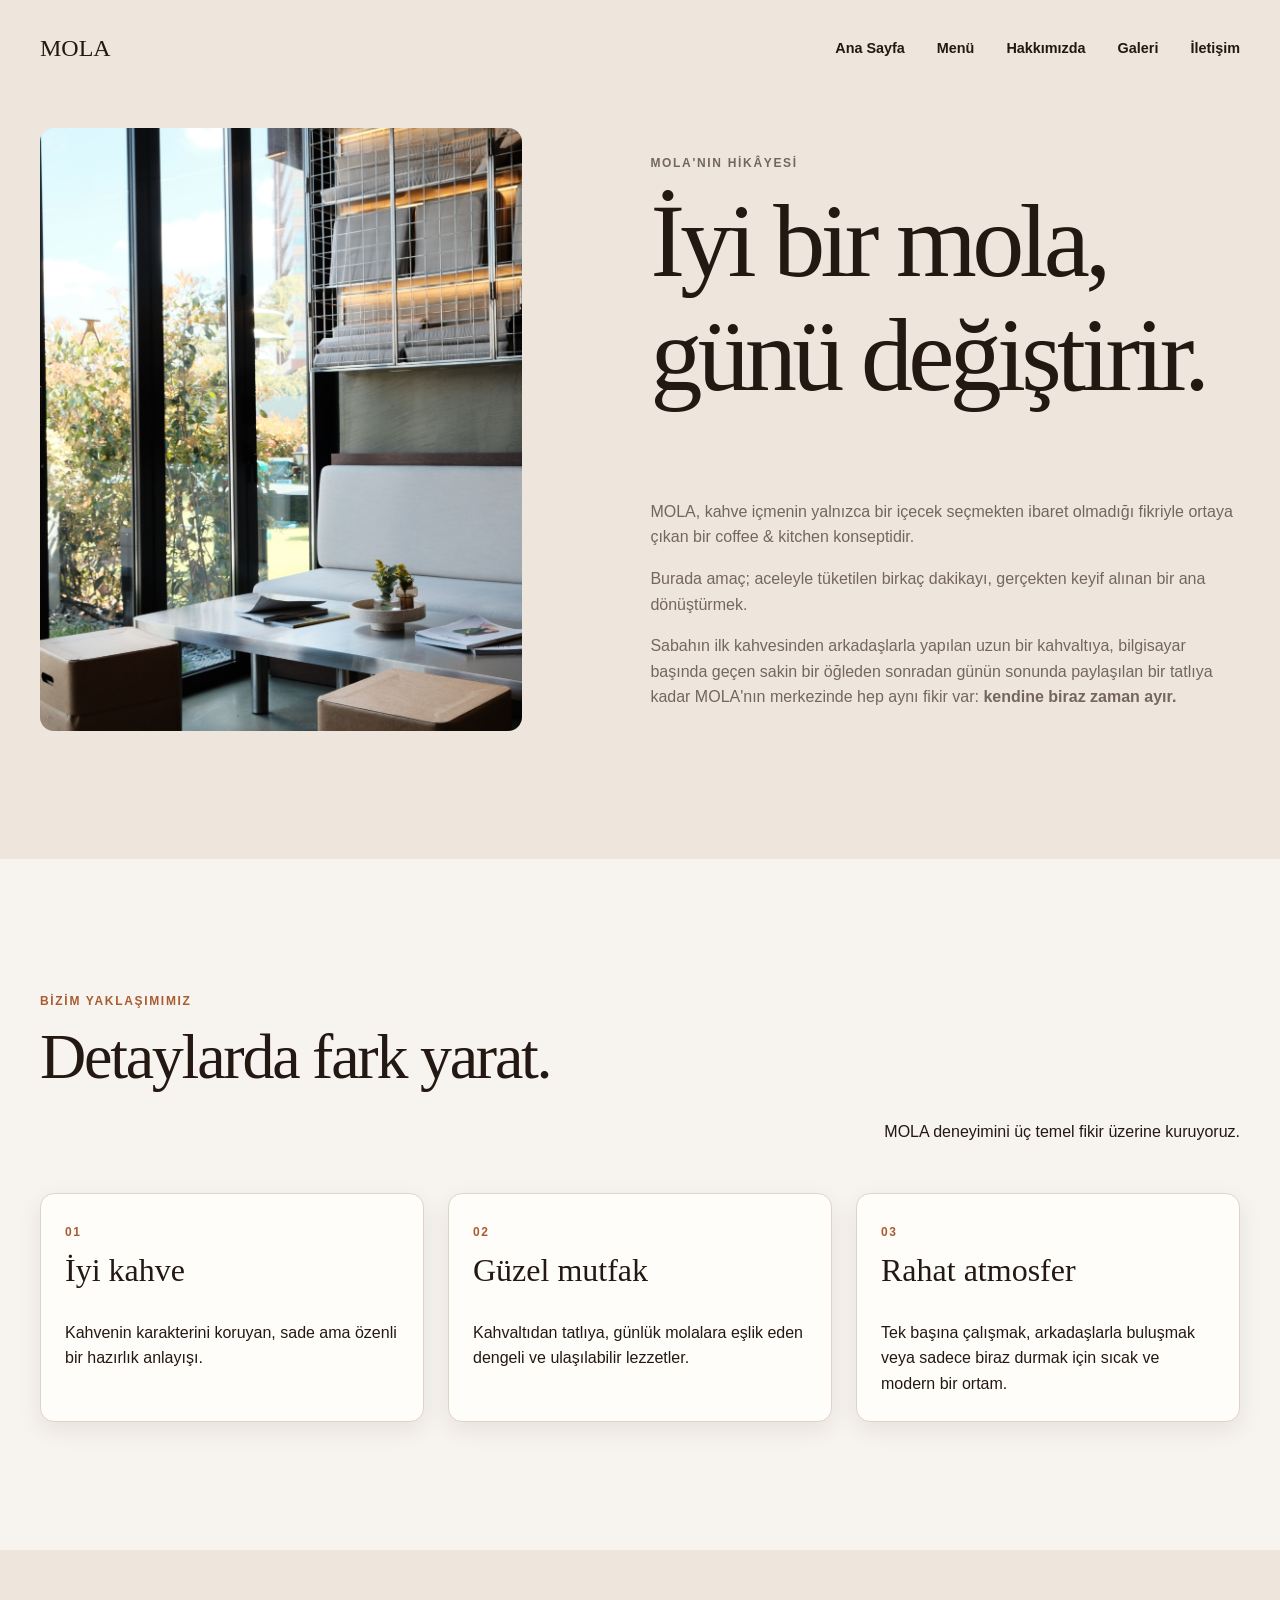
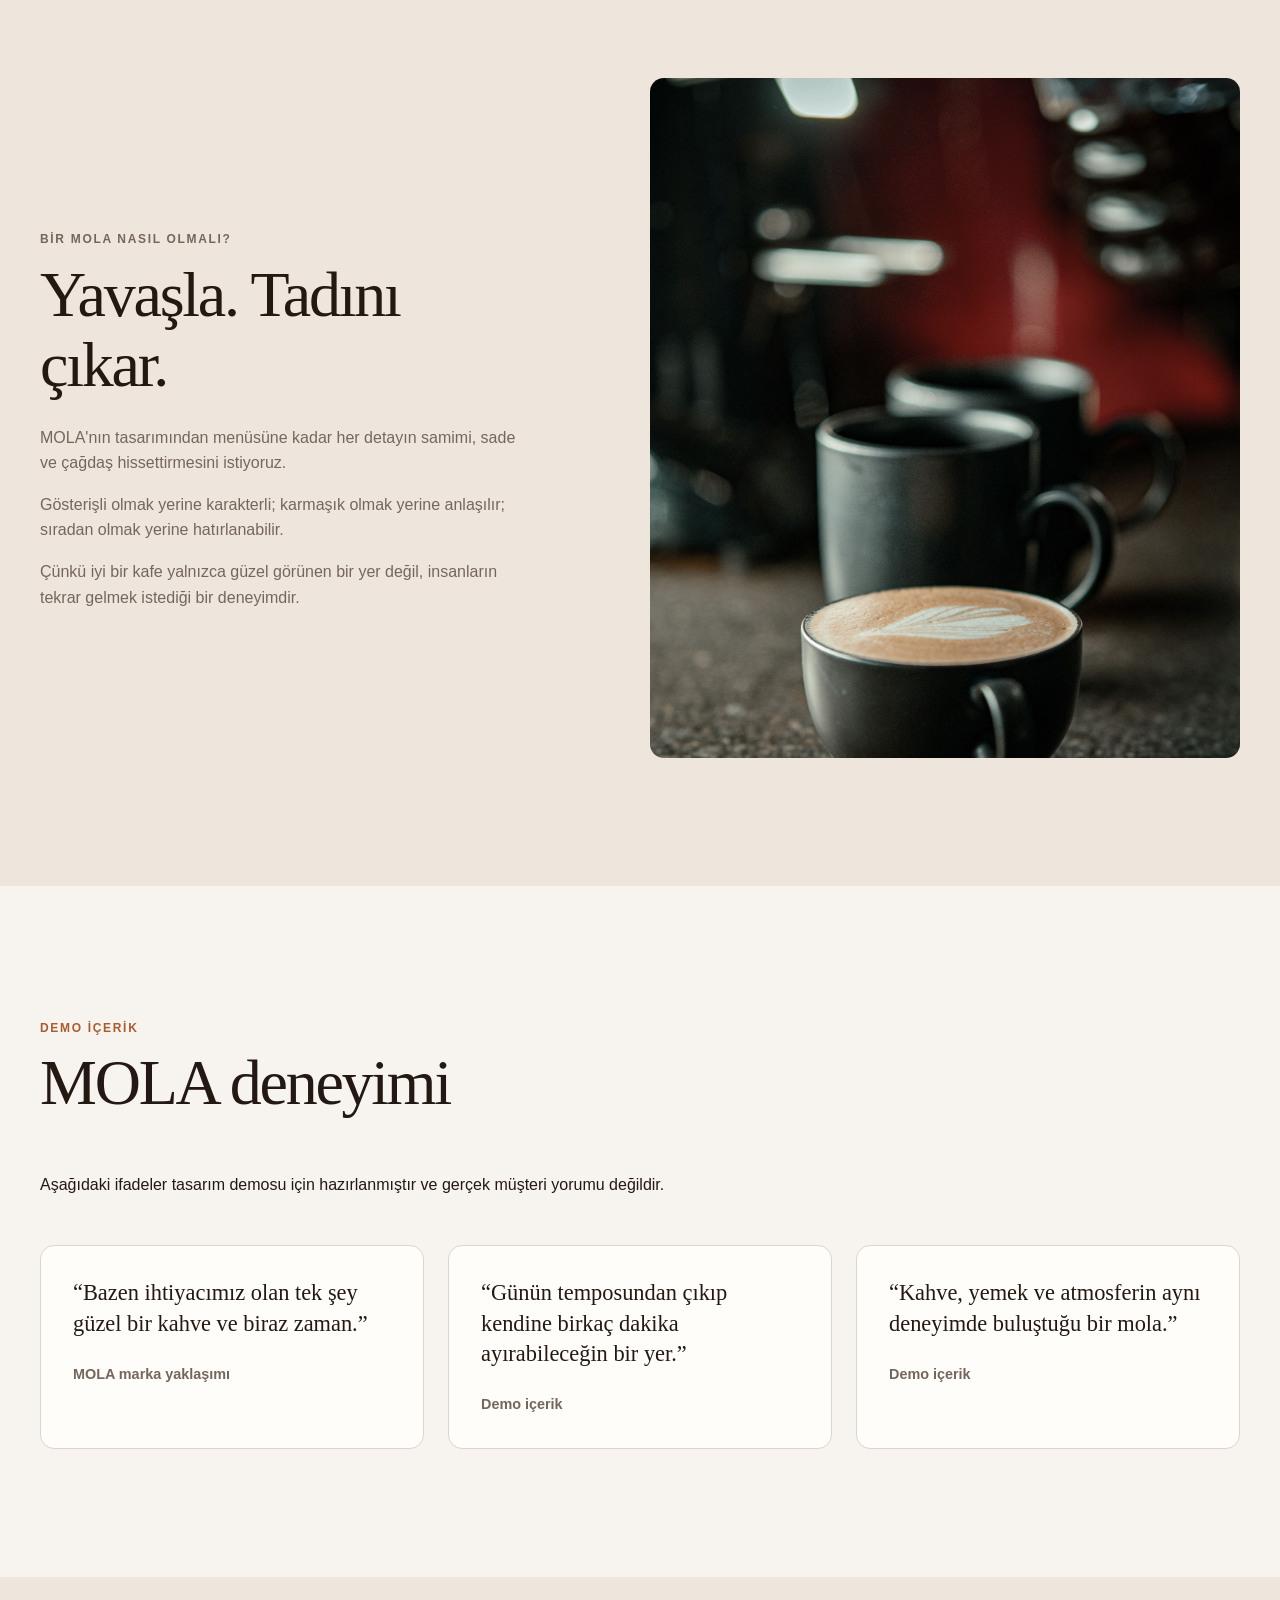
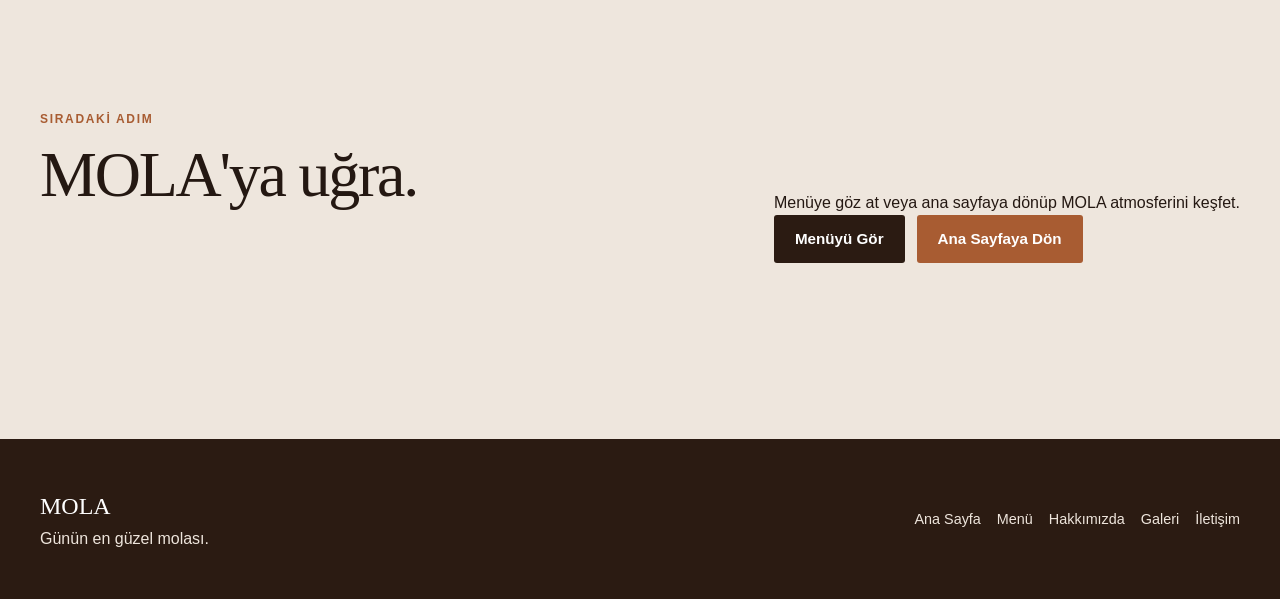
==== commit d4b76acc: "fix: harden about page markup Fix malformed HTML attributes, add favicon metadata, remove inline sty" ====
--- a/about.html
+++ b/about.html
@@ -2,370 +2,369 @@
 <html lang="tr">
 <head>
   <meta charset="UTF-8">
-
-<meta
-name=“viewport”
-content=“width=device-width, initial-scale=1.0”
-
+  <meta
+    name="viewport"
+    content="width=device-width, initial-scale=1.0"
+  >
   <title>Hakkımızda — MOLA Coffee & Kitchen</title>
-
-<meta
-name=“description”
-content=“MOLA Coffee & Kitchen’ın hikâyesini, yaklaşımını ve iyi bir mola için oluşturduğu deneyimi keşfedin.”
-
-<meta
-name=“robots”
-content=“index, follow”
-
-<meta
-name=“theme-color”
-content=”#2b1b12”
-
+  <meta
+    name="description"
+    content="MOLA Coffee & Kitchen'ın hikâyesini, yaklaşımını ve iyi bir mola için oluşturduğu deneyimi keşfedin."
+  >
+  <meta
+    name="robots"
+    content="index, follow"
+  >
+  <meta
+    name="theme-color"
+    content="#2b1b12"
+  >
+  <link
+    rel="icon"
+    href="assets/icons/favicon.svg"
+    type="image/svg+xml"
+  >
   <link
     rel="stylesheet"
     href="css/style.css"
   >
 </head>
 <body>
-
-<a
-class=“skip-link”
-href=”#main-content”
-
-İçeriğe geç
+  <a
+    class="skip-link"
+    href="#main-content"
+  >
+    İçeriğe geç
   </a>
   <header class="site-header">
     <div class="container site-header__inner">
-  <a
-    class="brand"
-    href="index.html"
-    aria-label="MOLA Coffee & Kitchen ana sayfa"
-  >
-    MOLA
-  </a>
-  <button
-    class="nav-toggle"
-    type="button"
-    aria-expanded="false"
-    aria-controls="primary-navigation"
-    aria-label="Menüyü aç"
-  >
-    <span
-      class="nav-toggle__icon"
-      aria-hidden="true"
-    >
-      <span></span>
-      <span></span>
-      <span></span>
-    </span>
-  </button>
-  <nav
-    class="primary-nav"
-    id="primary-navigation"
-    aria-label="Ana navigasyon"
-  >
-    <ul class="primary-nav__list">
-      <li>
-        <a href="index.html">
-          Ana Sayfa
-        </a>
-      </li>
-      <li>
-        <a href="menu.html">
-          Menü
-        </a>
-      </li>
-      <li>
-        <a
-          href="about.html"
-          aria-current="page"
+      <a
+        class="brand"
+        href="index.html"
+        aria-label="MOLA Coffee & Kitchen ana sayfa"
+      >
+        MOLA
+      </a>
+      <button
+        class="nav-toggle"
+        type="button"
+        aria-expanded="false"
+        aria-controls="primary-navigation"
+        aria-label="Menüyü aç"
+      >
+        <span
+          class="nav-toggle__icon"
+          aria-hidden="true"
         >
-          Hakkımızda
-        </a>
-      </li>
-      <li>
-        <a href="index.html#gallery">
-          Galeri
-        </a>
-      </li>
-      <li>
-        <a href="index.html#contact">
-          İletişim
-        </a>
-      </li>
-    </ul>
-  </nav>
-</div>
+          <span></span>
+          <span></span>
+          <span></span>
+        </span>
+      </button>
+      <nav
+        class="primary-nav"
+        id="primary-navigation"
+        aria-label="Ana navigasyon"
+      >
+        <ul class="primary-nav__list">
+          <li>
+            <a href="index.html">
+              Ana Sayfa
+            </a>
+          </li>
+          <li>
+            <a href="menu.html">
+              Menü
+            </a>
+          </li>
+          <li>
+            <a
+              href="about.html"
+              aria-current="page"
+            >
+              Hakkımızda
+            </a>
+          </li>
+          <li>
+            <a href="index.html#gallery">
+              Galeri
+            </a>
+          </li>
+          <li>
+            <a href="index.html#contact">
+              İletişim
+            </a>
+          </li>
+        </ul>
+      </nav>
+    </div>
   </header>
   <main id="main-content">
-<section
-  class="section story"
-  style="padding-top: 10rem;"
->
-  <div class="container story__grid">
-    <div class="story__image">
-      <img
-        src="assets/images/story-interior.jpg"
-        alt="Modern ve doğal ışık alan MOLA kafe iç mekânı"
-        width="1200"
-        height="1500"
-        fetchpriority="high"
-        decoding="async"
-      >
-    </div>
-    <div class="story__content">
-      <p class="section-label">
-        MOLA'NIN HİKÂYESİ
-      </p>
-      <h1>
-        İyi bir mola,
-        günü değiştirir.
-      </h1>
-      <p>
-        MOLA, kahve içmenin yalnızca bir içecek
-        seçmekten ibaret olmadığı fikriyle ortaya
-        çıkan bir coffee &amp; kitchen konseptidir.
-      </p>
-      <p>
-        Burada amaç; aceleyle tüketilen birkaç
-        dakikayı, gerçekten keyif alınan bir ana
-        dönüştürmek.
-      </p>
-      <p>
-        Sabahın ilk kahvesinden arkadaşlarla yapılan
-        uzun bir kahvaltıya, bilgisayar başında geçen
-        sakin bir öğleden sonradan günün sonunda
-        paylaşılan bir tatlıya kadar MOLA'nın
-        merkezinde hep aynı fikir var:
-        <strong>kendine biraz zaman ayır.</strong>
-      </p>
-    </div>
-  </div>
-</section>
-<section class="section featured">
-  <div class="container">
-    <div class="featured__header">
-      <div>
-        <p class="section-label">
-          BİZİM YAKLAŞIMIMIZ
-        </p>
-        <h2>
-          Detaylarda fark yarat.
-        </h2>
-      </div>
-      <p class="section-intro">
-        MOLA deneyimini üç temel fikir üzerine
-        kuruyoruz.
-      </p>
-    </div>
-    <div class="featured-grid">
-      <article class="featured-card">
-        <div class="featured-card__content">
+    <section class="section story page-section--spacious">
+      <div class="container story__grid">
+        <div class="story__image">
+          <img
+            src="assets/images/story-interior.jpg"
+            alt="Modern ve doğal ışık alan MOLA kafe iç mekânı"
+            width="1200"
+            height="1500"
+            fetchpriority="high"
+            decoding="async"
+          >
+        </div>
+        <div class="story__content">
           <p class="section-label">
-            01
-          </p>
-          <h3>
-            İyi kahve
-          </h3>
+            MOLA'NIN HİKÂYESİ
+          </p>
+          <h1>
+            İyi bir mola,
+            günü değiştirir.
+          </h1>
+          <p>
+            MOLA, kahve içmenin yalnızca bir içecek
+            seçmekten ibaret olmadığı fikriyle ortaya
+            çıkan bir coffee &amp; kitchen konseptidir.
+          </p>
+          <p>
+            Burada amaç; aceleyle tüketilen birkaç
+            dakikayı, gerçekten keyif alınan bir ana
+            dönüştürmek.
+          </p>
+          <p>
+            Sabahın ilk kahvesinden arkadaşlarla yapılan
+            uzun bir kahvaltıya, bilgisayar başında geçen
+            sakin bir öğleden sonradan günün sonunda
+            paylaşılan bir tatlıya kadar MOLA'nın
+            merkezinde hep aynı fikir var:
+            <strong>kendine biraz zaman ayır.</strong>
+          </p>
+        </div>
+      </div>
+    </section>
+    <section class="section featured">
+      <div class="container">
+        <div class="featured__header">
+          <div>
+            <p class="section-label">
+              BİZİM YAKLAŞIMIMIZ
+            </p>
+            <h2>
+              Detaylarda fark yarat.
+            </h2>
+          </div>
           <p class="section-intro">
-            Kahvenin karakterini koruyan, sade ama
-            özenli bir hazırlık anlayışı.
-          </p>
-        </div>
-      </article>
-      <article class="featured-card">
-        <div class="featured-card__content">
+            MOLA deneyimini üç temel fikir üzerine
+            kuruyoruz.
+          </p>
+        </div>
+        <div class="featured-grid">
+          <article class="featured-card">
+            <div class="featured-card__content">
+              <p class="section-label">
+                01
+              </p>
+              <h3>
+                İyi kahve
+              </h3>
+              <p>
+                Kahvenin karakterini koruyan, sade ama
+                özenli bir hazırlık anlayışı.
+              </p>
+            </div>
+          </article>
+          <article class="featured-card">
+            <div class="featured-card__content">
+              <p class="section-label">
+                02
+              </p>
+              <h3>
+                Güzel mutfak
+              </h3>
+              <p>
+                Kahvaltıdan tatlıya, günlük molalara
+                eşlik eden dengeli ve ulaşılabilir
+                lezzetler.
+              </p>
+            </div>
+          </article>
+          <article class="featured-card">
+            <div class="featured-card__content">
+              <p class="section-label">
+                03
+              </p>
+              <h3>
+                Rahat atmosfer
+              </h3>
+              <p>
+                Tek başına çalışmak, arkadaşlarla
+                buluşmak veya sadece biraz durmak için
+                sıcak ve modern bir ortam.
+              </p>
+            </div>
+          </article>
+        </div>
+      </div>
+    </section>
+    <section class="section story">
+      <div class="container story__grid">
+        <div class="story__content">
           <p class="section-label">
-            02
-          </p>
-          <h3>
-            Güzel mutfak
-          </h3>
+            BİR MOLA NASIL OLMALI?
+          </p>
+          <h2>
+            Yavaşla.
+            Tadını çıkar.
+          </h2>
+          <p>
+            MOLA'nın tasarımından menüsüne kadar her
+            detayın samimi, sade ve çağdaş hissettirmesini
+            istiyoruz.
+          </p>
+          <p>
+            Gösterişli olmak yerine karakterli;
+            karmaşık olmak yerine anlaşılır;
+            sıradan olmak yerine hatırlanabilir.
+          </p>
+          <p>
+            Çünkü iyi bir kafe yalnızca güzel görünen
+            bir yer değil, insanların tekrar gelmek
+            istediği bir deneyimdir.
+          </p>
+        </div>
+        <div class="story__image">
+          <img
+            src="assets/images/hero-coffee.jpg"
+            alt="Kafede servis edilen kahve fincanları"
+            width="1600"
+            height="1000"
+            loading="lazy"
+            decoding="async"
+          >
+        </div>
+      </div>
+    </section>
+    <section class="section testimonials">
+      <div class="container">
+        <div class="testimonials__header">
+          <p class="section-label">
+            DEMO İÇERİK
+          </p>
+          <h2>
+            MOLA deneyimi
+          </h2>
           <p class="section-intro">
-            Kahvaltıdan tatlıya, günlük molalara
-            eşlik eden dengeli ve ulaşılabilir
-            lezzetler.
-          </p>
-        </div>
-      </article>
-      <article class="featured-card">
-        <div class="featured-card__content">
-          <p class="section-label">
-            03
-          </p>
-          <h3>
-            Rahat atmosfer
-          </h3>
-          <p class="section-intro">
-            Tek başına çalışmak, arkadaşlarla
-            buluşmak veya sadece biraz durmak için
-            sıcak ve modern bir ortam.
-          </p>
-        </div>
-      </article>
-    </div>
-  </div>
-</section>
-<section class="section story">
-  <div class="container story__grid">
-    <div class="story__content">
-      <p class="section-label">
-        BİR MOLA NASIL OLMALI?
-      </p>
-      <h2>
-        Yavaşla.
-        Tadını çıkar.
-      </h2>
-      <p>
-        MOLA'nın tasarımından menüsüne kadar her
-        detayın samimi, sade ve çağdaş hissettirmesini
-        istiyoruz.
-      </p>
-      <p>
-        Gösterişli olmak yerine karakterli;
-        karmaşık olmak yerine anlaşılır;
-        sıradan olmak yerine hatırlanabilir.
-      </p>
-      <p>
-        Çünkü iyi bir kafe yalnızca güzel görünen
-        bir yer değil, insanların tekrar gelmek
-        istediği bir deneyimdir.
-      </p>
-    </div>
-    <div class="story__image">
-      <img
-        src="assets/images/hero-coffee.jpg"
-        alt="Kafede servis edilen kahve fincanları"
-        width="1600"
-        height="1000"
-        loading="lazy"
-        decoding="async"
-      >
-    </div>
-  </div>
-</section>
-<section class="section testimonials">
-  <div class="container">
-    <div class="testimonials__header">
-      <p class="section-label">
-        DEMO İÇERİK
-      </p>
-      <h2>
-        MOLA deneyimi
-      </h2>
-      <p class="section-intro">
-        Aşağıdaki ifadeler tasarım demosu için
-        hazırlanmıştır ve gerçek müşteri yorumu
-        değildir.
-      </p>
-    </div>
-    <div class="testimonials__grid">
-      <article class="testimonial">
-        <p class="testimonial__quote">
-          “Bazen ihtiyacımız olan tek şey güzel
-          bir kahve ve biraz zaman.”
-        </p>
-        <p class="testimonial__author">
-          MOLA marka yaklaşımı
-        </p>
-      </article>
-      <article class="testimonial">
-        <p class="testimonial__quote">
-          “Günün temposundan çıkıp kendine birkaç
-          dakika ayırabileceğin bir yer.”
-        </p>
-        <p class="testimonial__author">
-          Demo içerik
-        </p>
-      </article>
-      <article class="testimonial">
-        <p class="testimonial__quote">
-          “Kahve, yemek ve atmosferin aynı deneyimde
-          buluştuğu bir mola.”
-        </p>
-        <p class="testimonial__author">
-          Demo içerik
-        </p>
-      </article>
-    </div>
-  </div>
-</section>
-<section class="section contact">
-  <div class="container">
-    <div class="featured__header">
-      <div>
-        <p class="section-label">
-          SIRADAKİ ADIM
-        </p>
-        <h2>
-          MOLA'ya uğra.
-        </h2>
-      </div>
-      <div>
-        <p class="section-intro">
-          Menüye göz at veya ana sayfaya dönüp
-          MOLA atmosferini keşfet.
-        </p>
-        <div class="hero__actions">
-          <a
-            class="button button--dark"
-            href="menu.html"
-          >
-            Menüyü Gör
-          </a>
-          <a
-            class="button button--primary"
-            href="index.html"
-          >
-            Ana Sayfaya Dön
-          </a>
-        </div>
-      </div>
-    </div>
-  </div>
-</section>
+            Aşağıdaki ifadeler tasarım demosu için
+            hazırlanmıştır ve gerçek müşteri yorumu
+            değildir.
+          </p>
+        </div>
+        <div class="testimonials__grid">
+          <article class="testimonial">
+            <p class="testimonial__quote">
+              “Bazen ihtiyacımız olan tek şey güzel
+              bir kahve ve biraz zaman.”
+            </p>
+            <p class="testimonial__author">
+              MOLA marka yaklaşımı
+            </p>
+          </article>
+          <article class="testimonial">
+            <p class="testimonial__quote">
+              “Günün temposundan çıkıp kendine birkaç
+              dakika ayırabileceğin bir yer.”
+            </p>
+            <p class="testimonial__author">
+              Demo içerik
+            </p>
+          </article>
+          <article class="testimonial">
+            <p class="testimonial__quote">
+              “Kahve, yemek ve atmosferin aynı deneyimde
+              buluştuğu bir mola.”
+            </p>
+            <p class="testimonial__author">
+              Demo içerik
+            </p>
+          </article>
+        </div>
+      </div>
+    </section>
+    <section class="section contact">
+      <div class="container">
+        <div class="featured__header">
+          <div>
+            <p class="section-label">
+              SIRADAKİ ADIM
+            </p>
+            <h2>
+              MOLA'ya uğra.
+            </h2>
+          </div>
+          <div>
+            <p class="section-intro">
+              Menüye göz at veya ana sayfaya dönüp
+              MOLA atmosferini keşfet.
+            </p>
+            <div class="hero__actions">
+              <a
+                class="button button--dark"
+                href="menu.html"
+              >
+                Menüyü Gör
+              </a>
+              <a
+                class="button button--primary"
+                href="index.html"
+              >
+                Ana Sayfaya Dön
+              </a>
+            </div>
+          </div>
+        </div>
+      </div>
+    </section>
   </main>
   <footer class="site-footer">
-<div class="container site-footer__inner">
-  <div>
-    <div class="site-footer__brand">
-      MOLA
+    <div class="container site-footer__inner">
+      <div>
+        <div class="site-footer__brand">
+          MOLA
+        </div>
+        <p>
+          Günün en güzel molası.
+        </p>
+      </div>
+      <ul class="site-footer__links">
+        <li>
+          <a href="index.html">
+            Ana Sayfa
+          </a>
+        </li>
+        <li>
+          <a href="menu.html">
+            Menü
+          </a>
+        </li>
+        <li>
+          <a
+            href="about.html"
+            aria-current="page"
+          >
+            Hakkımızda
+          </a>
+        </li>
+        <li>
+          <a href="index.html#gallery">
+            Galeri
+          </a>
+        </li>
+        <li>
+          <a href="index.html#contact">
+            İletişim
+          </a>
+        </li>
+      </ul>
     </div>
-    <p>
-      Günün en güzel molası.
-    </p>
-  </div>
-  <ul class="site-footer__links">
-    <li>
-      <a href="index.html">
-        Ana Sayfa
-      </a>
-    </li>
-    <li>
-      <a href="menu.html">
-        Menü
-      </a>
-    </li>
-    <li>
-      <a
-        href="about.html"
-        aria-current="page"
-      >
-        Hakkımızda
-      </a>
-    </li>
-    <li>
-      <a href="index.html#gallery">
-        Galeri
-      </a>
-    </li>
-    <li>
-      <a href="index.html#contact">
-        İletişim
-      </a>
-    </li>
-  </ul>
-</div>
   </footer>
   <script
     src="js/script.js"
--- a/css/style.css
+++ b/css/style.css
@@ -1,1333 +1,1134 @@
-/* =========================================================
-MOLA Coffee & Kitchen
-Global stylesheet
-========================================================= */
-
-/* =========================================================
-
-1. Design Tokens
-    ========================================================= */
-
 :root {
-–color-bg: #f7f3ee;
-–color-surface: #fffdf9;
-–color-surface-soft: #eee6dd;
-–color-surface-dark: #2b1b12;
-
-–color-text: #241812;
-–color-text-muted: #75665d;
-–color-text-light: #eee5dc;
-
-–color-accent: #a85c32;
-–color-accent-dark: #814521;
-–color-accent-soft: #d7ad91;
-
-–color-border: #ded4ca;
-–color-white: #ffffff;
-
-–font-body:
-Inter,
-ui-sans-serif,
--apple-system,
-BlinkMacSystemFont,
-“Segoe UI”,
-sans-serif;
-
-–font-heading:
-Georgia,
-“Times New Roman”,
-serif;
-
-–container: 1240px;
-
-–space-1: 0.375rem;
-–space-2: 0.5rem;
-–space-3: 0.75rem;
-–space-4: 1rem;
-–space-5: 1.5rem;
-–space-6: 2rem;
-–space-7: 3rem;
-–space-8: 4rem;
-–space-9: 6rem;
-–space-10: 8rem;
-
-–radius-sm: 3px;
-–radius-md: 8px;
-–radius-lg: 14px;
-
-–shadow-sm:
-0 8px 24px rgba(36, 24, 18, 0.08);
-
-–shadow-md:
-0 18px 48px rgba(36, 24, 18, 0.12);
-
-–shadow-lg:
-0 30px 80px rgba(36, 24, 18, 0.18);
-
-–z-header: 50;
-–z-nav: 60;
-–z-toggle: 70;
-–z-skip: 100;
-}
-
-/* =========================================================
-02. Reset
-========================================================= */
+  --color-bg: #f7f3ee;
+  --color-surface: #fffdf9;
+  --color-surface-soft: #eee6dd;
+  --color-surface-dark: #2b1b12;
+
+  --color-text: #241812;
+  --color-text-muted: #75665d;
+  --color-text-light: #eee5dc;
+
+  --color-accent: #a85c32;
+  --color-accent-dark: #814521;
+  --color-accent-soft: #d7ad91;
+
+  --color-border: #ded4ca;
+  --color-white: #ffffff;
+
+  --font-body:
+    Inter,
+    ui-sans-serif,
+    -apple-system,
+    BlinkMacSystemFont,
+    "Segoe UI",
+    sans-serif;
+
+  --font-heading:
+    Georgia,
+    "Times New Roman",
+    serif;
+
+  --container: 1240px;
+
+  --space-1: 0.375rem;
+  --space-2: 0.5rem;
+  --space-3: 0.75rem;
+  --space-4: 1rem;
+  --space-5: 1.5rem;
+  --space-6: 2rem;
+  --space-7: 3rem;
+  --space-8: 4rem;
+  --space-9: 6rem;
+  --space-10: 8rem;
+
+  --radius-sm: 3px;
+  --radius-md: 8px;
+  --radius-lg: 14px;
+
+  --shadow-sm: 0 8px 24px rgba(36, 24, 18, 0.08);
+  --shadow-md: 0 18px 48px rgba(36, 24, 18, 0.12);
+  --shadow-lg: 0 30px 80px rgba(36, 24, 18, 0.18);
+
+  --z-header: 50;
+  --z-nav: 60;
+  --z-toggle: 70;
+  --z-skip: 100;
+
+  --transition-fast: 160ms ease;
+  --transition-base: 240ms ease;
+}
+
+
+/* =========================================================
+   RESET
+   ========================================================= */
 
 *,
 *::before,
 *::after {
-box-sizing: border-box;
+  box-sizing: border-box;
 }
 
 html {
-scroll-behavior: smooth;
-scroll-padding-top: 5rem;
+  scroll-behavior: smooth;
+  scroll-padding-top: 6rem;
 }
 
 body {
-margin: 0;
-min-width: 320px;
-
-background: var(–color-bg);
-color: var(–color-text);
-
-font-family: var(–font-body);
-font-size: 1rem;
-line-height: 1.6;
-
--webkit-font-smoothing: antialiased;
-text-rendering: optimizeLegibility;
+  margin: 0;
+  min-width: 320px;
+  background: var(--color-bg);
+  color: var(--color-text);
+  font-family: var(--font-body);
+  font-size: 1rem;
+  line-height: 1.6;
+  text-rendering: optimizeLegibility;
+  -webkit-font-smoothing: antialiased;
+}
+
+body.nav-open {
+  overflow: hidden;
+}
+
+img,
+picture,
+svg {
+  display: block;
+  max-width: 100%;
 }
 
 img {
-display: block;
-max-width: 100%;
+  height: auto;
 }
 
 button,
 input,
 textarea,
 select {
-font: inherit;
+  font: inherit;
+}
+
+button,
+a {
+  -webkit-tap-highlight-color: transparent;
 }
 
 button {
-cursor: pointer;
+  cursor: pointer;
 }
 
 a {
-color: inherit;
-text-decoration: none;
+  color: inherit;
+  text-decoration: none;
+}
+
+p,
+h1,
+h2,
+h3,
+h4,
+blockquote {
+  margin-top: 0;
+}
+
+p:last-child {
+  margin-bottom: 0;
 }
 
 ul,
 ol {
-margin: 0;
-padding: 0;
-list-style: none;
-}
-
-/* =========================================================
-03. Accessibility
-========================================================= */
+  margin: 0;
+  padding: 0;
+  list-style: none;
+}
+
+
+/* =========================================================
+   ACCESSIBILITY
+   ========================================================= */
+
+.skip-link {
+  position: fixed;
+  top: 0.75rem;
+  left: 0.75rem;
+  z-index: var(--z-skip);
+  padding: 0.75rem 1rem;
+  background: var(--color-surface-dark);
+  color: var(--color-white);
+  border-radius: var(--radius-sm);
+  transform: translateY(-200%);
+  transition: transform var(--transition-fast);
+}
+
+.skip-link:focus {
+  transform: translateY(0);
+}
 
 :focus-visible {
-outline: 3px solid var(–color-accent);
-outline-offset: 4px;
-}
-
-.skip-link {
-position: fixed;
-top: 1rem;
-left: 1rem;
-
-z-index: var(–z-skip);
-
-padding: 0.75rem 1rem;
-
-background: var(–color-surface-dark);
-color: var(–color-white);
-
-border-radius: var(–radius-md);
-
-transform: translateY(-200%);
-transition: transform 180ms ease;
-}
-
-.skip-link:focus {
-transform: translateY(0);
-}
-
-/* =========================================================
-04. Typography
-========================================================= */
+  outline: 3px solid var(--color-accent);
+  outline-offset: 4px;
+}
+
+
+/* =========================================================
+   GLOBAL LAYOUT
+   ========================================================= */
+
+.container {
+  width: min(
+    calc(100% - 2rem),
+    var(--container)
+  );
+  margin-inline: auto;
+}
+
+.section {
+  padding-block: var(--space-9);
+}
+
+.page-section {
+  padding-top: 7rem;
+}
+
+.page-section--spacious {
+  padding-top: 10rem;
+}
+
+.section-label {
+  display: inline-block;
+  margin-bottom: var(--space-3);
+  color: var(--color-accent);
+  font-size: 0.75rem;
+  font-weight: 700;
+  letter-spacing: 0.14em;
+  line-height: 1.3;
+  text-transform: uppercase;
+}
+
+.section-intro {
+  max-width: 680px;
+  margin-bottom: var(--space-7);
+}
+
+.section-intro h2 {
+  margin-bottom: var(--space-4);
+  font-family: var(--font-heading);
+  font-size: clamp(2rem, 5vw, 3.5rem);
+  font-weight: 400;
+  line-height: 1.08;
+  letter-spacing: -0.025em;
+}
+
+.section-intro p {
+  color: var(--color-text-muted);
+  font-size: 1.05rem;
+}
+
+
+/* =========================================================
+   TYPOGRAPHY
+   ========================================================= */
 
 h1,
 h2,
+h3,
+h4 {
+  color: var(--color-text);
+  font-family: var(--font-heading);
+  font-weight: 400;
+  line-height: 1.1;
+}
+
+h1 {
+  font-size: clamp(2.8rem, 10vw, 6.5rem);
+  letter-spacing: -0.045em;
+}
+
+h2 {
+  font-size: clamp(2rem, 6vw, 4rem);
+  letter-spacing: -0.035em;
+}
+
 h3 {
-margin: 0;
-
-font-family: var(–font-heading);
-font-weight: 400;
-line-height: 1.08;
-letter-spacing: -0.025em;
-}
-
-h1 {
-font-size: clamp(3rem, 10vw, 7.5rem);
-}
-
-h2 {
-font-size: clamp(2.4rem, 5vw, 4.8rem);
-}
-
-h3 {
-font-size: clamp(1.35rem, 2vw, 1.75rem);
+  font-size: clamp(1.35rem, 3vw, 2rem);
 }
 
 p {
-margin: 0;
-}
-
-.section-label,
-.hero__eyebrow,
-.contact__label {
-font-size: 0.72rem;
-font-weight: 700;
-line-height: 1.2;
-letter-spacing: 0.16em;
-text-transform: uppercase;
-}
-
-.section-label {
-margin-bottom: var(–space-4);
-color: var(–color-accent);
-}
-
-.section-intro {
-max-width: 34rem;
-color: var(–color-text-muted);
-}
-
-/* =========================================================
-05. Layout
-========================================================= */
-
-.container {
-width: min(
-calc(100% - 2rem),
-var(–container)
-);
-
-margin-inline: auto;
-}
-
-.section {
-padding-block: var(–space-9);
-}
-
-/* =========================================================
-06. Header
-========================================================= */
+  margin-bottom: var(--space-4);
+}
+
+
+/* =========================================================
+   HEADER
+   ========================================================= */
 
 .site-header {
-position: fixed;
-inset: 0 0 auto;
-
-z-index: var(–z-header);
-
-color: var(–color-white);
-
-background:
-linear-gradient(
-to bottom,
-rgba(0, 0, 0, 0.38),
-rgba(0, 0, 0, 0)
-);
-
-transition:
-background-color 220ms ease,
-color 220ms ease,
-box-shadow 220ms ease;
+  position: fixed;
+  inset: 0 0 auto;
+  z-index: var(--z-header);
+  background: transparent;
+  transition:
+    background-color var(--transition-base),
+    box-shadow var(--transition-base),
+    backdrop-filter var(--transition-base);
 }
 
 .site-header.is-scrolled {
-background: rgba(43, 27, 18, 0.96);
-box-shadow: 0 8px 30px rgba(0, 0, 0, 0.12);
+  background: rgba(247, 243, 238, 0.94);
+  box-shadow: var(--shadow-sm);
+  backdrop-filter: blur(14px);
 }
 
 .site-header__inner {
-min-height: 5rem;
-
-display: flex;
-align-items: center;
-justify-content: space-between;
-
-gap: var(–space-5);
+  position: relative;
+  display: flex;
+  align-items: center;
+  justify-content: space-between;
+  min-height: 5.25rem;
+  gap: var(--space-5);
 }
 
 .brand {
-position: relative;
-
-display: inline-flex;
-align-items: center;
-
-font-family: var(–font-heading);
-font-size: 1.7rem;
-line-height: 1;
-
-letter-spacing: 0.08em;
-}
+  position: relative;
+  z-index: var(--z-toggle);
+  display: inline-flex;
+  align-items: center;
+  flex-shrink: 0;
+  color: var(--color-text);
+  font-family: var(--font-heading);
+  font-size: 1.5rem;
+  line-height: 1;
+}
+
+.brand:hover {
+  color: var(--color-accent-dark);
+}
+
+
+/* =========================================================
+   NAVIGATION
+   ========================================================= */
 
 .primary-nav {
-position: fixed;
-inset: 0;
-
-z-index: var(–z-nav);
-
-display: grid;
-place-items: center;
-
-padding: 6rem 2rem 2rem;
-
-background: var(–color-surface-dark);
-
-opacity: 0;
-visibility: hidden;
-pointer-events: none;
-
-transform: translateY(-8px);
-
-transition:
-opacity 180ms ease,
-visibility 180ms ease,
-transform 180ms ease;
+  position: fixed;
+  inset: 0;
+  z-index: var(--z-nav);
+  display: grid;
+  place-items: center;
+  padding: 6rem 1.5rem 2rem;
+  background: var(--color-surface);
+  opacity: 0;
+  visibility: hidden;
+  pointer-events: none;
+  transform: translateY(-1rem);
+  transition:
+    opacity var(--transition-base),
+    visibility var(--transition-base),
+    transform var(--transition-base);
 }
 
 .primary-nav.is-open {
-opacity: 1;
-visibility: visible;
-pointer-events: auto;
-transform: translateY(0);
+  opacity: 1;
+  visibility: visible;
+  pointer-events: auto;
+  transform: translateY(0);
 }
 
 .primary-nav__list {
-display: flex;
-flex-direction: column;
-align-items: center;
-
-gap: 1.5rem;
+  display: flex;
+  flex-direction: column;
+  align-items: center;
+  gap: var(--space-6);
 }
 
 .primary-nav__list a {
-position: relative;
-
-font-size: 1.2rem;
-font-weight: 600;
-
-transition: color 180ms ease;
+  position: relative;
+  color: var(--color-text);
+  font-size: 1.15rem;
+  font-weight: 600;
 }
 
 .primary-nav__list a::after {
-content: “”;
-
-position: absolute;
-left: 0;
-right: 0;
-bottom: -0.45rem;
-
-height: 2px;
-
-background: currentColor;
-
-transform: scaleX(0);
-transform-origin: right;
-
-transition: transform 180ms ease;
+  position: absolute;
+  right: 0;
+  bottom: -0.35rem;
+  left: 0;
+  height: 1px;
+  background: currentColor;
+  content: "";
+  transform: scaleX(0);
+  transform-origin: right;
+  transition: transform var(--transition-fast);
 }
 
 .primary-nav__list a:hover::after,
-.primary-nav__list a[aria-current=“page”]::after {
-transform: scaleX(1);
-transform-origin: left;
+.primary-nav__list a:focus-visible::after {
+  transform: scaleX(1);
+  transform-origin: left;
 }
 
 .nav-toggle {
-position: relative;
-
-z-index: var(–z-toggle);
-
-display: grid;
-place-items: center;
-
-width: 3rem;
-height: 3rem;
-
-padding: 0;
-
-border: 1px solid rgba(255, 255, 255, 0.35);
-border-radius: 999px;
-
-background: rgba(255, 255, 255, 0.08);
-color: var(–color-white);
-
-backdrop-filter: blur(10px);
+  position: relative;
+  z-index: var(--z-toggle);
+  display: inline-grid;
+  width: 2.75rem;
+  height: 2.75rem;
+  padding: 0;
+  place-items: center;
+  border: 1px solid var(--color-border);
+  border-radius: 50%;
+  background: var(--color-surface);
+  color: var(--color-text);
+}
+
+.nav-toggle__icon,
+.nav-toggle__icon::before,
+.nav-toggle__icon::after {
+  width: 1.2rem;
+  height: 2px;
+  background: currentColor;
+  transition:
+    transform var(--transition-fast),
+    opacity var(--transition-fast);
 }
 
 .nav-toggle__icon {
-display: flex;
-flex-direction: column;
-justify-content: center;
-
-gap: 4px;
-
-width: 1.15rem;
-}
-
-.nav-toggle__icon span {
-display: block;
-
-width: 100%;
-height: 2px;
-
-background: currentColor;
-
-transition:
-transform 180ms ease,
-opacity 180ms ease;
-}
-
-body.nav-open {
-overflow: hidden;
-}
-
-/* =========================================================
-07. Buttons
-========================================================= */
+  position: relative;
+}
+
+.nav-toggle__icon::before,
+.nav-toggle__icon::after {
+  position: absolute;
+  left: 0;
+  content: "";
+}
+
+.nav-toggle__icon::before {
+  top: -0.4rem;
+}
+
+.nav-toggle__icon::after {
+  top: 0.4rem;
+}
+
+
+/* =========================================================
+   BUTTONS
+   ========================================================= */
 
 .button {
-display: inline-flex;
-align-items: center;
-justify-content: center;
-
-min-height: 3.2rem;
-
-padding: 0.85rem 1.4rem;
-
-border: 1px solid transparent;
-border-radius: 999px;
-
-font-size: 0.9rem;
-font-weight: 700;
-line-height: 1;
-
-transition:
-transform 180ms ease,
-background-color 180ms ease,
-color 180ms ease,
-border-color 180ms ease,
-box-shadow 180ms ease;
+  display: inline-flex;
+  min-height: 3rem;
+  align-items: center;
+  justify-content: center;
+  gap: 0.5rem;
+  padding: 0.75rem 1.25rem;
+  border: 1px solid transparent;
+  border-radius: var(--radius-sm);
+  font-size: 0.95rem;
+  font-weight: 700;
+  line-height: 1.2;
+  text-align: center;
+  transition:
+    background-color var(--transition-fast),
+    border-color var(--transition-fast),
+    color var(--transition-fast),
+    transform var(--transition-fast),
+    box-shadow var(--transition-fast);
 }
 
 .button:hover {
-transform: translateY(-2px);
-}
-
-.button–primary {
-background: var(–color-accent);
-color: var(–color-white);
-
-box-shadow:
-0 12px 28px rgba(168, 92, 50, 0.28);
-}
-
-.button–primary:hover {
-background: var(–color-accent-dark);
-}
-
-.button–secondary {
-border-color: rgba(255, 255, 255, 0.6);
-
-background: rgba(255, 255, 255, 0.08);
-color: var(–color-white);
-
-backdrop-filter: blur(8px);
-}
-
-.button–secondary:hover {
-background: var(–color-white);
-color: var(–color-text);
-}
-
-.button–dark {
-background: var(–color-surface-dark);
-color: var(–color-white);
-}
-
-.button–dark:hover {
-background: var(–color-accent-dark);
-}
-
-/* =========================================================
-08. Hero
-========================================================= */
+  transform: translateY(-2px);
+}
+
+.button:active {
+  transform: translateY(0);
+}
+
+.button--primary {
+  background: var(--color-accent);
+  color: var(--color-white);
+}
+
+.button--primary:hover {
+  background: var(--color-accent-dark);
+  box-shadow: var(--shadow-sm);
+}
+
+.button--secondary {
+  border-color: var(--color-border);
+  background: transparent;
+  color: var(--color-text);
+}
+
+.button--secondary:hover {
+  border-color: var(--color-text);
+  background: var(--color-surface);
+}
+
+.button--dark {
+  background: var(--color-surface-dark);
+  color: var(--color-white);
+}
+
+.button--dark:hover {
+  background: var(--color-accent-dark);
+}
+
+
+/* =========================================================
+   HERO
+   ========================================================= */
 
 .hero {
-position: relative;
-
-min-height: min(52rem, 100svh);
-
-display: flex;
-align-items: flex-end;
-
-overflow: hidden;
-
-background: var(–color-surface-dark);
-color: var(–color-white);
+  position: relative;
+  min-height: 100svh;
+  overflow: hidden;
+  background: var(--color-surface-dark);
+  color: var(--color-white);
 }
 
 .hero__media {
-position: absolute;
-inset: 0;
+  position: absolute;
+  inset: 0;
 }
 
 .hero__media::after {
-content: “”;
-
-position: absolute;
-inset: 0;
-
-background:
-linear-gradient(
-180deg,
-rgba(0, 0, 0, 0.28) 0%,
-rgba(0, 0, 0, 0.12) 35%,
-rgba(24, 13, 8, 0.82) 100%
-);
+  position: absolute;
+  inset: 0;
+  background:
+    linear-gradient(
+      90deg,
+      rgba(25, 15, 10, 0.78) 0%,
+      rgba(25, 15, 10, 0.48) 48%,
+      rgba(25, 15, 10, 0.2) 100%
+    );
+  content: "";
 }
 
 .hero__media img {
-width: 100%;
-height: 100%;
-
-object-fit: cover;
-
-object-position: center;
+  width: 100%;
+  height: 100%;
+  object-fit: cover;
 }
 
 .hero__content {
-position: relative;
-z-index: 2;
-
-width: 100%;
-
-padding-block: 8rem 4rem;
+  position: relative;
+  z-index: 1;
+  display: flex;
+  min-height: 100svh;
+  align-items: flex-end;
+  padding-block: 8rem 4rem;
 }
 
 .hero__content-inner {
-display: flex;
-flex-direction: column;
-align-items: flex-start;
+  width: min(100%, 760px);
 }
 
 .hero__eyebrow {
-margin-bottom: var(–space-4);
-color: rgba(255, 255, 255, 0.8);
+  margin-bottom: var(--space-4);
+  color: var(--color-accent-soft);
+  font-size: 0.78rem;
+  font-weight: 700;
+  letter-spacing: 0.16em;
+  text-transform: uppercase;
 }
 
 .hero__title {
-max-width: 12ch;
+  margin-bottom: var(--space-5);
+  color: var(--color-white);
 }
 
 .hero__description {
-max-width: 32rem;
-
-margin-top: var(–space-5);
-
-color: rgba(255, 255, 255, 0.84);
-
-font-size: clamp(1rem, 2vw, 1.2rem);
+  max-width: 620px;
+  margin-bottom: var(--space-6);
+  color: var(--color-text-light);
+  font-size: clamp(1rem, 2vw, 1.2rem);
 }
 
 .hero__actions {
-display: flex;
-flex-wrap: wrap;
-
-gap: var(–space-3);
-
-margin-top: var(–space-6);
-}
-
-/* =========================================================
-09. Featured
-========================================================= */
+  display: flex;
+  flex-wrap: wrap;
+  gap: var(--space-3);
+}
+
+
+/* =========================================================
+   FEATURED
+   ========================================================= */
 
 .featured {
-background: var(–color-bg);
+  padding-block: var(--space-10);
 }
 
 .featured__header {
-display: flex;
-flex-direction: column;
-
-gap: var(–space-5);
-
-margin-bottom: var(–space-7);
-}
-
-.featured__header h2 {
-max-width: 12ch;
+  display: flex;
+  flex-direction: column;
+  gap: var(--space-5);
+  margin-bottom: var(--space-7);
 }
 
 .featured-grid {
-display: grid;
-grid-template-columns: 1fr;
-
-gap: var(–space-5);
+  display: grid;
+  grid-template-columns: 1fr;
+  gap: var(--space-5);
 }
 
 .featured-card {
-overflow: hidden;
-
-background: var(–color-surface);
-
-border: 1px solid var(–color-border);
-border-radius: var(–radius-lg);
-
-box-shadow: var(–shadow-sm);
-
-transition:
-transform 220ms ease,
-box-shadow 220ms ease;
-}
-
-.featured-card:hover {
-transform: translateY(-5px);
-box-shadow: var(–shadow-md);
+  overflow: hidden;
+  border: 1px solid var(--color-border);
+  border-radius: var(--radius-lg);
+  background: var(--color-surface);
+  box-shadow: var(--shadow-sm);
 }
 
 .featured-card__image {
-aspect-ratio: 4 / 5;
-
-overflow: hidden;
+  aspect-ratio: 4 / 3;
+  overflow: hidden;
 }
 
 .featured-card__image img {
-width: 100%;
-height: 100%;
-
-object-fit: cover;
-
-transition: transform 500ms ease;
+  width: 100%;
+  height: 100%;
+  object-fit: cover;
+  transition: transform 500ms ease;
 }
 
 .featured-card:hover .featured-card__image img {
-transform: scale(1.04);
+  transform: scale(1.04);
 }
 
 .featured-card__content {
-padding: var(–space-5);
-}
-
-.featured-card__content .section-label {
-margin-bottom: var(–space-3);
-}
-
-.featured-card__content .section-intro {
-margin-top: var(–space-3);
+  padding: var(--space-5);
 }
 
 .featured-card__meta {
-display: flex;
-align-items: center;
-justify-content: space-between;
-
-gap: var(–space-4);
-
-margin-top: var(–space-4);
-
-color: var(–color-text-muted);
-
-font-size: 0.85rem;
-font-weight: 600;
+  display: flex;
+  align-items: baseline;
+  justify-content: space-between;
+  gap: var(--space-4);
+}
+
+.featured-card__meta h3 {
+  margin-bottom: 0;
 }
 
 .featured-card__price {
-color: var(–color-text);
-
-font-size: 1rem;
-}
-
-/* =========================================================
-10. Story
-========================================================= */
+  flex-shrink: 0;
+  color: var(--color-accent);
+  font-weight: 700;
+}
+
+
+/* =========================================================
+   STORY
+   ========================================================= */
 
 .story {
-background: var(–color-surface-soft);
+  padding-block: var(--space-10);
+  background: var(--color-surface-soft);
 }
 
 .story__grid {
-display: grid;
-grid-template-columns: 1fr;
-
-gap: var(–space-7);
-
-align-items: center;
+  display: grid;
+  grid-template-columns: 1fr;
+  gap: var(--space-7);
+  align-items: center;
 }
 
 .story__image {
-overflow: hidden;
-
-border-radius: var(–radius-lg);
-
-box-shadow: var(–shadow-md);
+  overflow: hidden;
+  border-radius: var(--radius-lg);
 }
 
 .story__image img {
-width: 100%;
-aspect-ratio: 4 / 5;
-
-object-fit: cover;
-}
-
-.story__content {
-max-width: 38rem;
+  width: 100%;
+  aspect-ratio: 4 / 5;
+  object-fit: cover;
 }
 
 .story__content h2 {
-max-width: 10ch;
-}
-
-.story__content > p:not(.section-label) {
-margin-top: var(–space-5);
-
-color: var(–color-text-muted);
+  margin-bottom: var(--space-5);
+}
+
+.story__content p {
+  color: var(--color-text-muted);
 }
 
 .story__actions {
-margin-top: var(–space-6);
-}
-
-/* =========================================================
-11. Menu Preview
-========================================================= */
+  display: flex;
+  flex-wrap: wrap;
+  gap: var(--space-3);
+  margin-top: var(--space-6);
+}
+
+
+/* =========================================================
+   MENU PREVIEW
+   ========================================================= */
 
 .menu-preview {
-background: var(–color-surface);
-}
-
-.menu-preview > .container {
-overflow: hidden;
-}
-
-.menu-preview .featured__header {
-align-items: flex-start;
-}
-
-.menu-preview .featured__header .button {
-flex-shrink: 0;
+  padding-block: var(--space-10);
 }
 
 .menu-filter {
-display: flex;
-flex-wrap: wrap;
-
-gap: 0.5rem;
-
-margin-bottom: var(–space-6);
+  display: flex;
+  gap: 0.5rem;
+  margin-bottom: var(--space-6);
+  overflow-x: auto;
+  padding-bottom: 0.35rem;
+  scrollbar-width: thin;
 }
 
 .menu-filter__button {
-min-height: 2.7rem;
-
-padding: 0.65rem 1rem;
-
-border: 1px solid var(–color-border);
-border-radius: 999px;
-
-background: transparent;
-color: var(–color-text-muted);
-
-font-size: 0.85rem;
-font-weight: 700;
-
-transition:
-background-color 180ms ease,
-color 180ms ease,
-border-color 180ms ease;
+  flex: 0 0 auto;
+  min-height: 2.75rem;
+  padding: 0.65rem 1rem;
+  border: 1px solid var(--color-border);
+  border-radius: 999px;
+  background: transparent;
+  color: var(--color-text-muted);
+  font-size: 0.9rem;
+  font-weight: 700;
+  transition:
+    background-color var(--transition-fast),
+    border-color var(--transition-fast),
+    color var(--transition-fast);
 }
 
 .menu-filter__button:hover,
 .menu-filter__button.is-active {
-border-color: var(–color-text);
-
-background: var(–color-text);
-color: var(–color-white);
+  border-color: var(--color-accent);
+  background: var(--color-accent);
+  color: var(--color-white);
 }
 
 .menu-grid {
-display: grid;
-grid-template-columns: 1fr;
-
-border-top: 1px solid var(–color-border);
+  display: grid;
+  grid-template-columns: 1fr;
+  gap: 0;
+  border-top: 1px solid var(--color-border);
 }
 
 .menu-item {
-display: flex;
-align-items: flex-start;
-justify-content: space-between;
-
-gap: var(–space-5);
-
-padding-block: var(–space-5);
-
-border-bottom: 1px solid var(–color-border);
-
-transition:
-opacity 180ms ease,
-transform 180ms ease;
+  display: grid;
+  grid-template-columns: 1fr auto;
+  gap: var(--space-4);
+  padding-block: var(--space-5);
+  border-bottom: 1px solid var(--color-border);
+  transition:
+    opacity var(--transition-fast),
+    transform var(--transition-fast);
 }
 
 .menu-item.is-hidden {
-display: none;
+  display: none;
 }
 
 .menu-item__name {
-font-family: var(–font-heading);
-font-size: 1.35rem;
+  margin-bottom: 0.25rem;
+  font-family: var(--font-heading);
+  font-size: 1.3rem;
+  line-height: 1.2;
 }
 
 .menu-item__description {
-max-width: 34rem;
-
-margin-top: 0.4rem;
-
-color: var(–color-text-muted);
-
-font-size: 0.9rem;
+  margin: 0;
+  color: var(--color-text-muted);
+  font-size: 0.9rem;
 }
 
 .menu-item__price {
-flex-shrink: 0;
-
-color: var(–color-accent);
-
-font-size: 0.95rem;
-font-weight: 800;
-}
-
-/* =========================================================
-12. Gallery
-========================================================= */
+  white-space: nowrap;
+  color: var(--color-accent);
+  font-weight: 700;
+}
+
+
+/* =========================================================
+   GALLERY
+   ========================================================= */
 
 .gallery {
-background: var(–color-bg);
+  padding-block: var(--space-10);
+  background: var(--color-surface-dark);
+}
+
+.gallery .section-label,
+.gallery .section-intro p,
+.gallery h2 {
+  color: var(--color-text-light);
 }
 
 .gallery-grid {
-display: grid;
-grid-template-columns: repeat(2, 1fr);
-
-gap: 0.75rem;
+  display: grid;
+  grid-template-columns: 1fr;
+  gap: 0.75rem;
 }
 
 .gallery__item {
-min-width: 0;
-overflow: hidden;
-
-margin: 0;
-
-border-radius: var(–radius-md);
-
-background: var(–color-surface-soft);
+  overflow: hidden;
+  min-height: 280px;
+  border-radius: var(--radius-md);
 }
 
 .gallery__item img {
-width: 100%;
-height: 100%;
-
-object-fit: cover;
-
-transition: transform 500ms ease;
+  width: 100%;
+  height: 100%;
+  object-fit: cover;
+  transition: transform 500ms ease;
 }
 
 .gallery__item:hover img {
-transform: scale(1.035);
-}
-
-.gallery__item–tall {
-grid-row: span 2;
-}
-
-.gallery__item–wide {
-grid-column: span 2;
-
-min-height: 14rem;
-}
-
-/* =========================================================
-13. Testimonials
-========================================================= */
+  transform: scale(1.04);
+}
+
+.gallery__item--tall,
+.gallery__item--wide {
+  min-height: 360px;
+}
+
+
+/* =========================================================
+   TESTIMONIALS
+   ========================================================= */
 
 .testimonials {
-background: var(–color-surface-dark);
-color: var(–color-white);
+  padding-block: var(--space-10);
 }
 
 .testimonials__header {
-max-width: 44rem;
-
-margin-bottom: var(–space-7);
-}
-
-.testimonials__header .section-label {
-color: var(–color-accent-soft);
-}
-
-.testimonials__header .section-intro {
-margin-top: var(–space-4);
-
-color: var(–color-text-light);
-opacity: 0.7;
+  max-width: 700px;
+  margin-bottom: var(--space-7);
 }
 
 .testimonials__grid {
-display: grid;
-grid-template-columns: 1fr;
-
-gap: 1px;
-
-overflow: hidden;
-
-background: rgba(255, 255, 255, 0.16);
-
-border: 1px solid rgba(255, 255, 255, 0.16);
+  display: grid;
+  grid-template-columns: 1fr;
+  gap: var(--space-5);
 }
 
 .testimonial {
-min-height: 15rem;
-
-display: flex;
-flex-direction: column;
-justify-content: space-between;
-
-padding: var(–space-6);
-
-background: var(–color-surface-dark);
+  padding: var(--space-6);
+  border: 1px solid var(--color-border);
+  border-radius: var(--radius-lg);
+  background: var(--color-surface);
 }
 
 .testimonial__quote {
-max-width: 28rem;
-
-font-family: var(–font-heading);
-font-size: clamp(1.4rem, 2.5vw, 2rem);
-line-height: 1.25;
+  margin-bottom: var(--space-5);
+  font-family: var(--font-heading);
+  font-size: 1.4rem;
+  line-height: 1.35;
 }
 
 .testimonial__author {
-margin-top: var(–space-6);
-
-color: var(–color-text-light);
-
-font-size: 0.78rem;
-font-weight: 700;
-letter-spacing: 0.08em;
-text-transform: uppercase;
-
-opacity: 0.65;
-}
-
-/* =========================================================
-14. Contact
-========================================================= */
+  color: var(--color-text-muted);
+  font-size: 0.9rem;
+  font-weight: 700;
+}
+
+
+/* =========================================================
+   CONTACT
+   ========================================================= */
 
 .contact {
-background: var(–color-surface-soft);
+  padding-block: var(--space-10);
+  background: var(--color-surface-soft);
 }
 
 .contact__grid {
-display: grid;
-grid-template-columns: 1fr;
-
-gap: var(–space-7);
-}
-
-.contact__grid > div:first-child h2 {
-max-width: 10ch;
-}
-
-.contact__grid > div:first-child .section-intro {
-margin-top: var(–space-5);
+  display: grid;
+  grid-template-columns: 1fr;
+  gap: var(--space-7);
 }
 
 .contact__details {
-display: grid;
-grid-template-columns: 1fr;
-
-gap: var(–space-5);
+  display: grid;
+  gap: var(--space-5);
 }
 
 .contact__item {
-padding-bottom: var(–space-5);
-
-border-bottom: 1px solid var(–color-border);
+  padding-bottom: var(--space-4);
+  border-bottom: 1px solid var(--color-border);
 }
 
 .contact__label {
-margin-bottom: 0.45rem;
-
-color: var(–color-accent);
+  display: block;
+  margin-bottom: 0.25rem;
+  color: var(--color-accent);
+  font-size: 0.75rem;
+  font-weight: 700;
+  letter-spacing: 0.1em;
+  text-transform: uppercase;
 }
 
 .contact__value {
-color: var(–color-text);
-
-font-weight: 600;
+  color: var(--color-text);
+  font-size: 1.05rem;
 }
 
 .contact__map {
-min-height: 12rem;
-
-display: grid;
-place-items: center;
-
-padding: var(–space-5);
-
-border: 1px dashed var(–color-border);
-border-radius: var(–radius-md);
-
-background: rgba(255, 255, 255, 0.42);
-
-color: var(–color-text-muted);
-
-text-align: center;
-font-size: 0.85rem;
-}
-
-/* =========================================================
-15. Footer
-========================================================= */
+  min-height: 300px;
+  display: grid;
+  place-items: center;
+  padding: var(--space-6);
+  border: 1px solid var(--color-border);
+  border-radius: var(--radius-lg);
+  background: var(--color-surface);
+  color: var(--color-text-muted);
+  text-align: center;
+}
+
+
+/* =========================================================
+   FOOTER
+   ========================================================= */
 
 .site-footer {
-padding-block: var(–space-7);
-
-background: var(–color-surface-dark);
-color: var(–color-text-light);
+  padding-block: var(--space-7);
+  background: var(--color-surface-dark);
+  color: var(--color-text-light);
 }
 
 .site-footer__inner {
-display: flex;
-flex-direction: column;
-
-gap: var(–space-6);
+  display: grid;
+  gap: var(--space-6);
 }
 
 .site-footer__brand {
-margin-bottom: 0.4rem;
-
-font-family: var(–font-heading);
-font-size: 1.7rem;
-line-height: 1;
-
-letter-spacing: 0.08em;
-}
-
-.site-footer p {
-color: rgba(238, 229, 220, 0.62);
-
-font-size: 0.85rem;
+  color: var(--color-white);
+  font-family: var(--font-heading);
+  font-size: 1.5rem;
 }
 
 .site-footer__links {
-display: flex;
-flex-wrap: wrap;
-
-gap: 0.75rem 1.25rem;
+  display: flex;
+  flex-wrap: wrap;
+  gap: var(--space-4);
 }
 
 .site-footer__links a {
-color: rgba(238, 229, 220, 0.78);
-
-font-size: 0.85rem;
-font-weight: 600;
-
-transition: color 180ms ease;
+  color: var(--color-text-light);
+  font-size: 0.9rem;
 }
 
 .site-footer__links a:hover {
-color: var(–color-white);
-}
-
-/* =========================================================
-16. Responsive — 480px
-========================================================= */
+  color: var(--color-white);
+}
+
+
+/* =========================================================
+   RESPONSIVE — 480px
+   ========================================================= */
 
 @media (min-width: 480px) {
-
-.container {
-width: min(
-calc(100% - 3rem),
-var(–container)
-);
-}
-
-.hero__content {
-padding-block: 9rem 5rem;
-}
-
-.featured-grid {
-grid-template-columns: repeat(2, 1fr);
-}
-
-.featured-card:last-child {
-grid-column: span 2;
-}
-
-.testimonials__grid {
-grid-template-columns: repeat(2, 1fr);
-}
-
-.testimonial:last-child {
-grid-column: span 2;
-}
-
-}
-
-/* =========================================================
-17. Responsive — 640px
-========================================================= */
+  .container {
+    width: min(
+      calc(100% - 3rem),
+      var(--container)
+    );
+  }
+
+  .hero__content {
+    padding-bottom: 5rem;
+  }
+
+  .gallery-grid {
+    grid-template-columns: repeat(2, 1fr);
+  }
+
+  .gallery__item--wide {
+    grid-column: span 2;
+  }
+}
+
+
+/* =========================================================
+   RESPONSIVE — 640px
+   ========================================================= */
 
 @media (min-width: 640px) {
-
-.section {
-padding-block: var(–space-10);
-}
-
-.featured-grid {
-gap: var(–space-6);
-}
-
-.featured-card:last-child {
-grid-column: auto;
-}
-
-.gallery-grid {
-gap: 1rem;
-}
-
-.gallery__item–wide {
-min-height: 18rem;
-}
-
-}
-
-/* =========================================================
-18. Responsive — 768px
-========================================================= */
+  .container {
+    width: min(
+      calc(100% - 4rem),
+      var(--container)
+    );
+  }
+
+  .featured-grid {
+    grid-template-columns: repeat(2, 1fr);
+  }
+
+  .testimonials__grid {
+    grid-template-columns: repeat(2, 1fr);
+  }
+
+  .contact__grid {
+    grid-template-columns: 0.9fr 1.1fr;
+  }
+
+  .contact__map {
+    min-height: 380px;
+  }
+
+  .site-footer__inner {
+    display: flex;
+    align-items: center;
+    justify-content: space-between;
+  }
+}
+
+
+/* =========================================================
+   RESPONSIVE — 768px
+   ========================================================= */
 
 @media (min-width: 768px) {
-
-.container {
-width: min(
-calc(100% - 4rem),
-var(–container)
-);
-}
-
-.featured__header {
-flex-direction: row;
-align-items: flex-end;
-justify-content: space-between;
-}
-
-.featured__header .section-intro {
-max-width: 28rem;
-padding-bottom: 0.2rem;
-}
-
-.featured-grid {
-grid-template-columns: repeat(3, 1fr);
-}
-
-.story__grid {
-grid-template-columns:
-minmax(0, 0.95fr)
-minmax(0, 1fr);
-
-gap: var(--space-8);
-
-}
-
-.story__image img {
-aspect-ratio: 4 / 5;
-}
-
-.contact__grid {
-grid-template-columns:
-minmax(0, 1fr)
-minmax(0, 0.85fr);
-
-gap: var(--space-8);
-
-}
-
-.contact__details {
-grid-template-columns: repeat(2, 1fr);
-}
-
-.contact__map {
-grid-column: span 2;
-}
-
-.site-footer__inner {
-flex-direction: row;
-align-items: flex-end;
-justify-content: space-between;
-}
-
-}
-
-/* =========================================================
-19. Responsive — 1024px
-========================================================= */
+  .section {
+    padding-block: var(--space-10);
+  }
+
+  .featured__header {
+    flex-direction: row;
+    align-items: flex-end;
+    justify-content: space-between;
+  }
+
+  .featured__header .section-intro {
+    margin-bottom: 0;
+  }
+
+  .story__grid {
+    grid-template-columns: minmax(0, 0.9fr) minmax(0, 1.1fr);
+    gap: var(--space-9);
+  }
+
+  .story__image {
+    max-height: 680px;
+  }
+
+  .gallery-grid {
+    grid-template-columns: repeat(3, 1fr);
+  }
+
+  .gallery__item--wide {
+    grid-column: span 2;
+  }
+
+  .gallery__item--tall {
+    grid-row: span 2;
+  }
+
+  .gallery__item--tall,
+  .gallery__item--wide {
+    min-height: 420px;
+  }
+}
+
+
+/* =========================================================
+   RESPONSIVE — 1024px
+   ========================================================= */
 
 @media (min-width: 1024px) {
-
-html {
-scroll-padding-top: 6rem;
-}
-
-.container {
-width: min(
-calc(100% - 6rem),
-var(–container)
-);
-}
-
-.site-header__inner {
-min-height: 6rem;
-}
-
-.nav-toggle {
-display: none;
-}
-
-.primary-nav {
-position: static;
-
-display: block;
-padding: 0;
-background: transparent;
-opacity: 1;
-visibility: visible;
-pointer-events: auto;
-transform: none;
-
-}
-
-.primary-nav__list {
-flex-direction: row;
-
-gap: 2rem;
-
-}
-
-.primary-nav__list a {
-font-size: 0.88rem;
-}
-
-.hero {
-min-height: 48rem;
-}
-
-.hero__content {
-padding-block: 10rem 6rem;
-}
-
-.hero__title {
-max-width: 10ch;
-}
-
-.featured__header {
-margin-bottom: var(–space-8);
-}
-
-.gallery-grid {
-grid-template-columns: repeat(4, 1fr);
-
-grid-auto-rows: 15rem;
-
-}
-
-.gallery__item–tall {
-grid-row: span 2;
-}
-
-.gallery__item–wide {
-grid-column: span 2;
-
-min-height: 0;
-
-}
-
-.testimonials__grid {
-grid-template-columns: repeat(3, 1fr);
-}
-
-.testimonial:last-child {
-grid-column: auto;
-}
-
-}
-
-/* =========================================================
-20. Responsive — 1200px
-========================================================= */
+  html {
+    scroll-padding-top: 7rem;
+  }
+
+  .container {
+    width: min(
+      calc(100% - 5rem),
+      var(--container)
+    );
+  }
+
+  .site-header__inner {
+    min-height: 6rem;
+  }
+
+  .primary-nav {
+    position: static;
+    inset: auto;
+    display: block;
+    padding: 0;
+    background: transparent;
+    opacity: 1;
+    visibility: visible;
+    pointer-events: auto;
+    transform: none;
+  }
+
+  .primary-nav__list {
+    flex-direction: row;
+    align-items: center;
+    gap: var(--space-6);
+  }
+
+  .primary-nav__list a {
+    font-size: 0.9rem;
+  }
+
+  .nav-toggle {
+    display: none;
+  }
+
+  .hero__content {
+    align-items: center;
+    padding-block: 8rem;
+  }
+
+  .featured-grid {
+    grid-template-columns: repeat(3, 1fr);
+  }
+
+  .testimonials__grid {
+    grid-template-columns: repeat(3, 1fr);
+  }
+
+  .contact__grid {
+    grid-template-columns: 1fr 1fr;
+    gap: var(--space-9);
+  }
+}
+
+
+/* =========================================================
+   RESPONSIVE — 1200px
+   ========================================================= */
 
 @media (min-width: 1200px) {
-
-.hero__content {
-padding-block: 11rem 7rem;
-}
-
-.hero__description {
-margin-top: var(–space-6);
-}
-
-.hero__actions {
-margin-top: var(–space-7);
-}
-
-.story__grid {
-gap: var(–space-10);
-}
-
-.testimonial {
-min-height: 18rem;
-
-padding: var(--space-7);
-
-}
-
-}
-
-/* =========================================================
-21. Reduced Motion
-========================================================= */
+  .hero__content-inner {
+    max-width: 820px;
+  }
+
+  .story__grid {
+    gap: var(--space-10);
+  }
+
+  .menu-item {
+    grid-template-columns: minmax(0, 1fr) auto;
+    padding-block: 1.75rem;
+  }
+}
+
+
+/* =========================================================
+   REDUCED MOTION
+   ========================================================= */
 
 @media (prefers-reduced-motion: reduce) {
-
-html {
-scroll-behavior: auto;
-}
-
-*,
-*::before,
-*::after {
-transition-duration: 0.01ms !important;
-animation-duration: 0.01ms !important;
-animation-iteration-count: 1 !important;
-}
-
+  html {
+    scroll-behavior: auto;
+  }
+
+  *,
+  *::before,
+  *::after {
+    scroll-behavior: auto !important;
+    transition-duration: 0.01ms !important;
+    animation-duration: 0.01ms !important;
+    animation-iteration-count: 1 !important;
+  }
 }
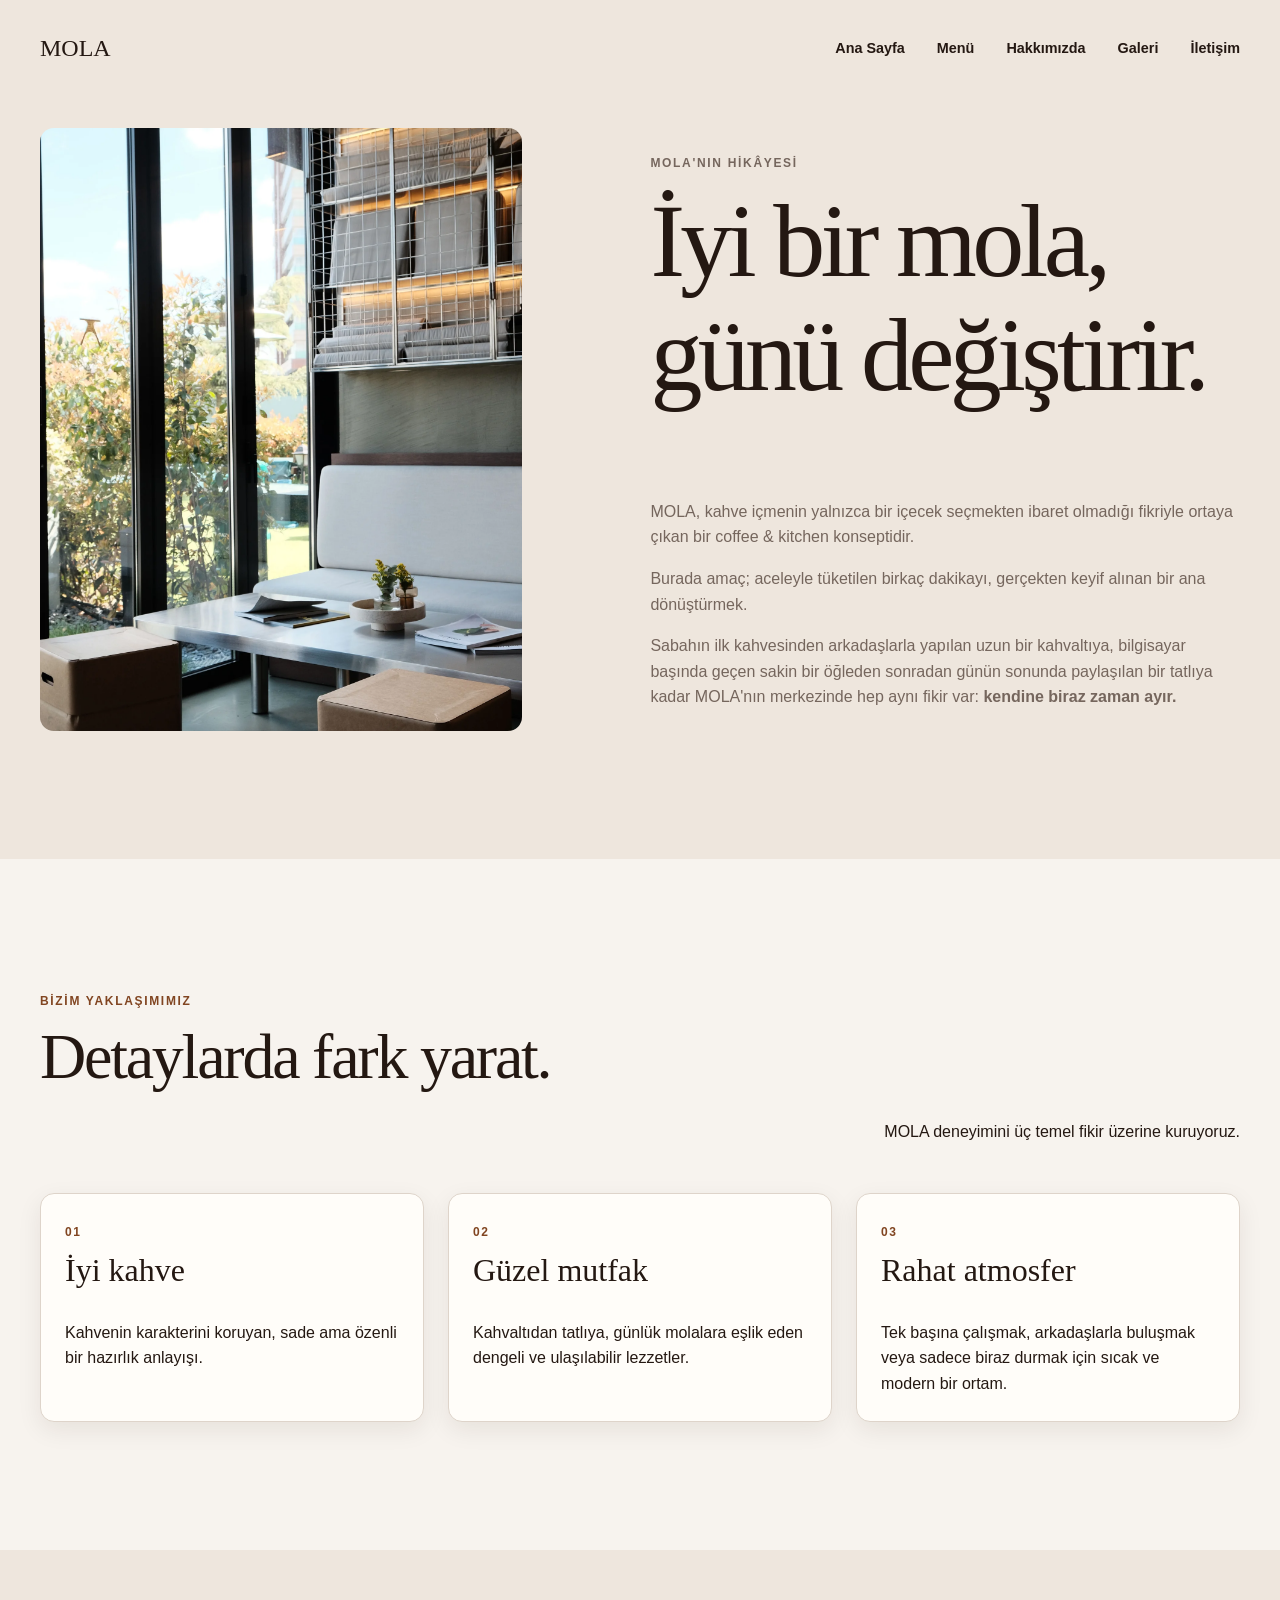
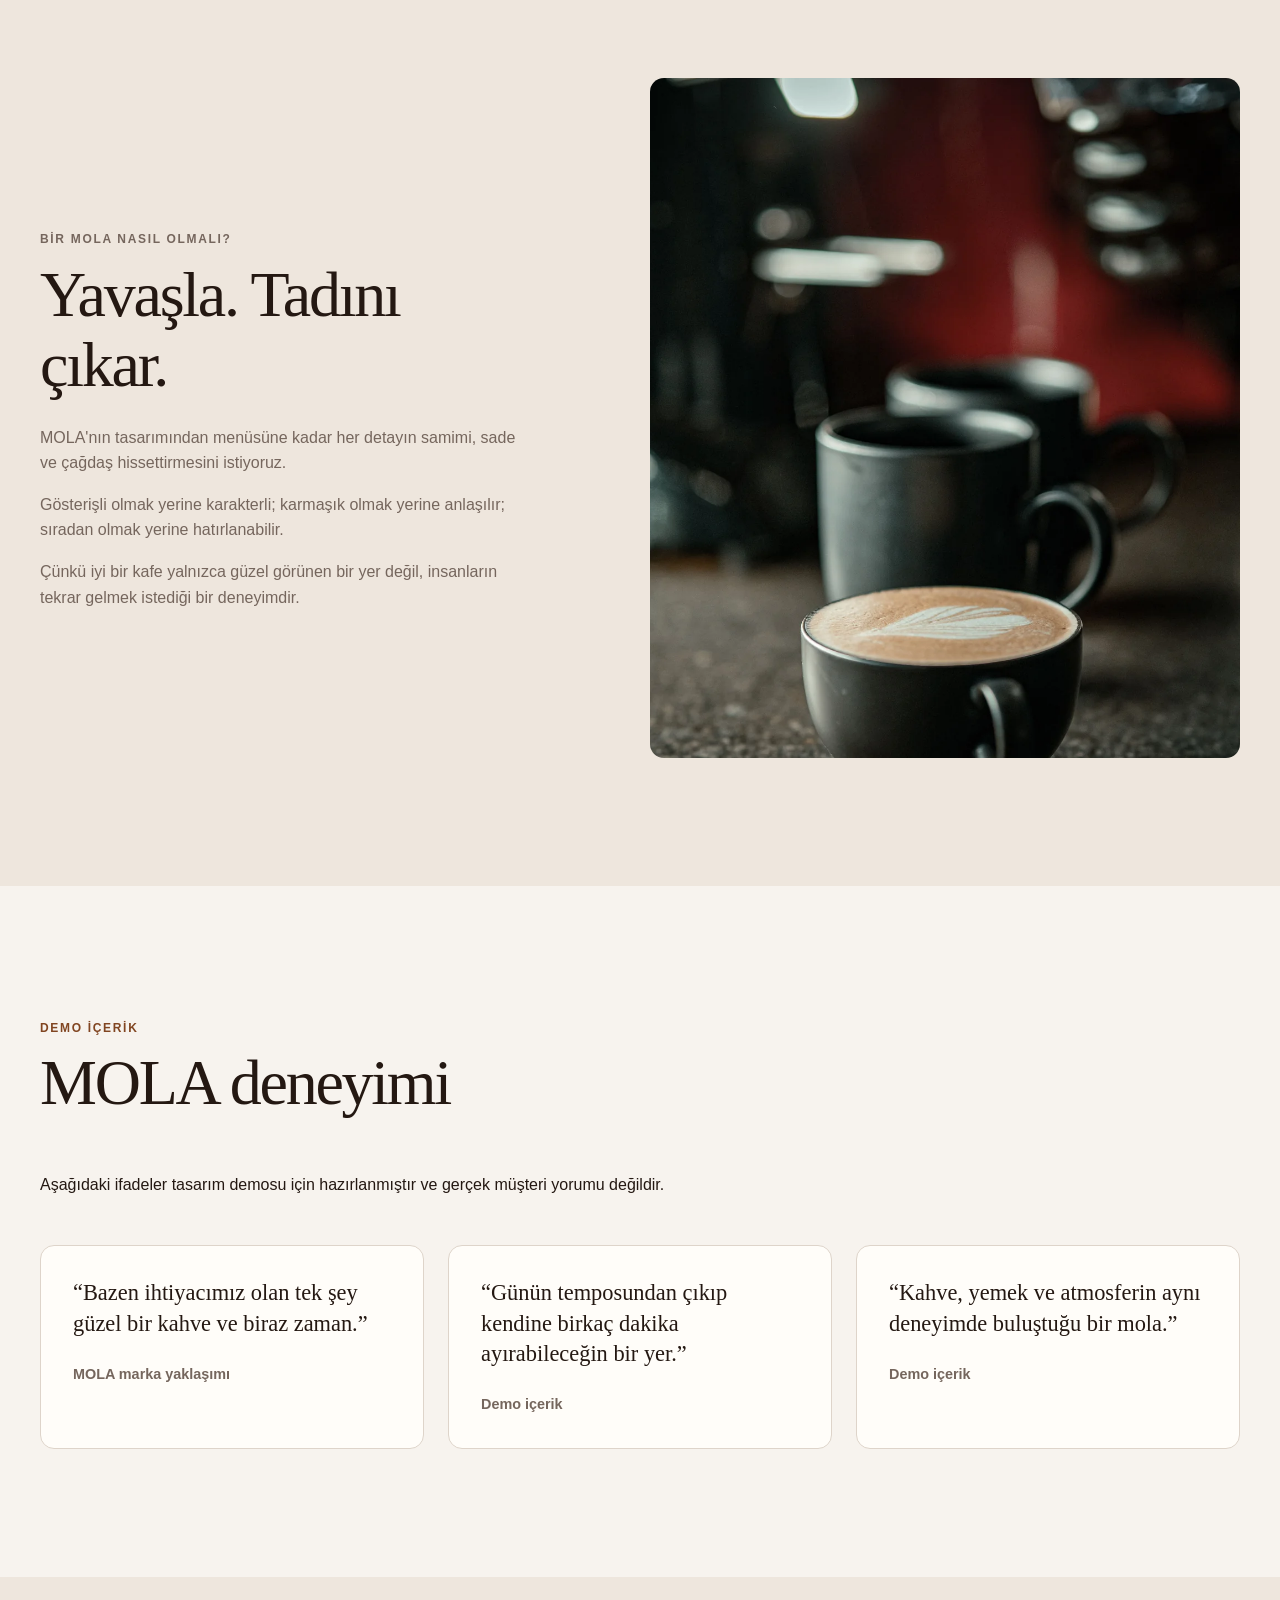
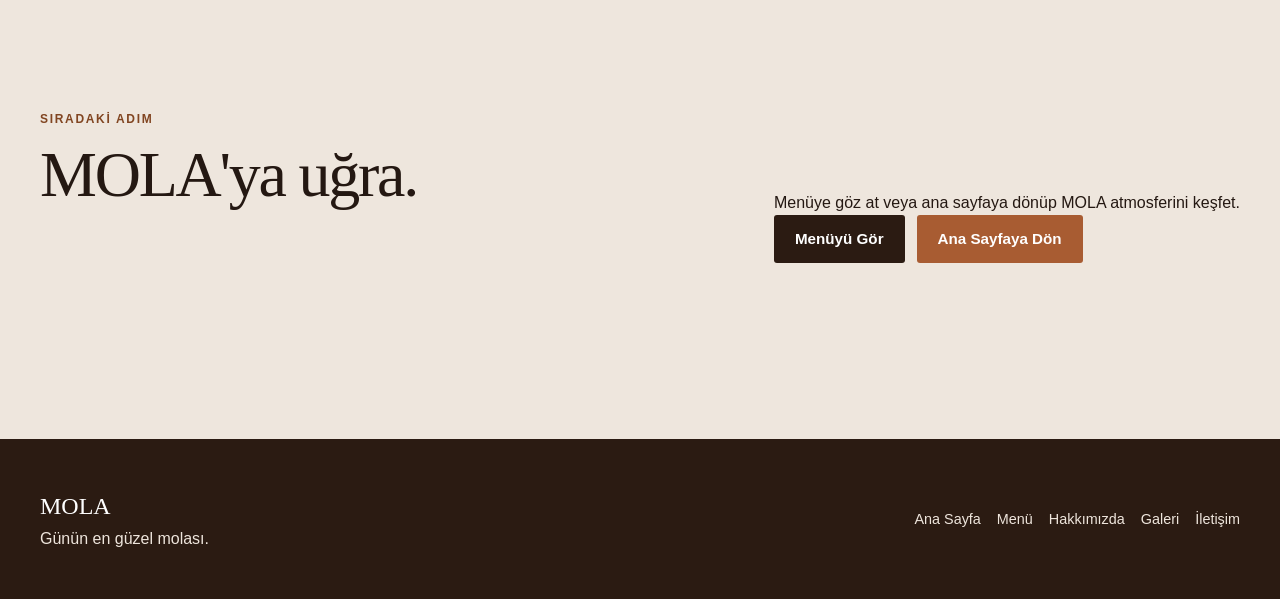
==== commit cdfa40b3: "perf: switch about page to optimized WebP images Replace About page JPEG references with optimized W" ====
--- a/about.html
+++ b/about.html
@@ -29,6 +29,7 @@
     href="css/style.css"
   >
 </head>
+
 <body>
   <a
     class="skip-link"
@@ -36,6 +37,7 @@
   >
     İçeriğe geç
   </a>
+
   <header class="site-header">
     <div class="container site-header__inner">
       <a
@@ -45,6 +47,7 @@
       >
         MOLA
       </a>
+
       <button
         class="nav-toggle"
         type="button"
@@ -61,6 +64,7 @@
           <span></span>
         </span>
       </button>
+
       <nav
         class="primary-nav"
         id="primary-navigation"
@@ -72,11 +76,13 @@
               Ana Sayfa
             </a>
           </li>
+
           <li>
             <a href="menu.html">
               Menü
             </a>
           </li>
+
           <li>
             <a
               href="about.html"
@@ -85,11 +91,13 @@
               Hakkımızda
             </a>
           </li>
+
           <li>
             <a href="index.html#gallery">
               Galeri
             </a>
           </li>
+
           <li>
             <a href="index.html#contact">
               İletişim
@@ -99,37 +107,45 @@
       </nav>
     </div>
   </header>
+
   <main id="main-content">
+
     <section class="section story page-section--spacious">
       <div class="container story__grid">
+
         <div class="story__image">
           <img
-            src="assets/images/story-interior.jpg"
+            src="assets/images/story-interior.webp"
             alt="Modern ve doğal ışık alan MOLA kafe iç mekânı"
-            width="1200"
-            height="1500"
+            width="1600"
+            height="2400"
             fetchpriority="high"
             decoding="async"
           >
         </div>
+
         <div class="story__content">
           <p class="section-label">
             MOLA'NIN HİKÂYESİ
           </p>
+
           <h1>
             İyi bir mola,
             günü değiştirir.
           </h1>
+
           <p>
             MOLA, kahve içmenin yalnızca bir içecek
             seçmekten ibaret olmadığı fikriyle ortaya
             çıkan bir coffee &amp; kitchen konseptidir.
           </p>
+
           <p>
             Burada amaç; aceleyle tüketilen birkaç
             dakikayı, gerçekten keyif alınan bir ana
             dönüştürmek.
           </p>
+
           <p>
             Sabahın ilk kahvesinden arkadaşlarla yapılan
             uzun bir kahvaltıya, bilgisayar başında geçen
@@ -139,47 +155,59 @@
             <strong>kendine biraz zaman ayır.</strong>
           </p>
         </div>
+
       </div>
     </section>
+
     <section class="section featured">
       <div class="container">
+
         <div class="featured__header">
           <div>
             <p class="section-label">
               BİZİM YAKLAŞIMIMIZ
             </p>
+
             <h2>
               Detaylarda fark yarat.
             </h2>
           </div>
+
           <p class="section-intro">
             MOLA deneyimini üç temel fikir üzerine
             kuruyoruz.
           </p>
         </div>
+
         <div class="featured-grid">
+
           <article class="featured-card">
             <div class="featured-card__content">
               <p class="section-label">
                 01
               </p>
+
               <h3>
                 İyi kahve
               </h3>
+
               <p>
                 Kahvenin karakterini koruyan, sade ama
                 özenli bir hazırlık anlayışı.
               </p>
             </div>
           </article>
+
           <article class="featured-card">
             <div class="featured-card__content">
               <p class="section-label">
                 02
               </p>
+
               <h3>
                 Güzel mutfak
               </h3>
+
               <p>
                 Kahvaltıdan tatlıya, günlük molalara
                 eşlik eden dengeli ve ulaşılabilir
@@ -187,14 +215,17 @@
               </p>
             </div>
           </article>
+
           <article class="featured-card">
             <div class="featured-card__content">
               <p class="section-label">
                 03
               </p>
+
               <h3>
                 Rahat atmosfer
               </h3>
+
               <p>
                 Tek başına çalışmak, arkadaşlarla
                 buluşmak veya sadece biraz durmak için
@@ -202,109 +233,136 @@
               </p>
             </div>
           </article>
+
         </div>
       </div>
     </section>
+
     <section class="section story">
       <div class="container story__grid">
+
         <div class="story__content">
           <p class="section-label">
             BİR MOLA NASIL OLMALI?
           </p>
+
           <h2>
             Yavaşla.
             Tadını çıkar.
           </h2>
+
           <p>
             MOLA'nın tasarımından menüsüne kadar her
             detayın samimi, sade ve çağdaş hissettirmesini
             istiyoruz.
           </p>
+
           <p>
             Gösterişli olmak yerine karakterli;
             karmaşık olmak yerine anlaşılır;
             sıradan olmak yerine hatırlanabilir.
           </p>
+
           <p>
             Çünkü iyi bir kafe yalnızca güzel görünen
             bir yer değil, insanların tekrar gelmek
             istediği bir deneyimdir.
           </p>
         </div>
+
         <div class="story__image">
           <img
-            src="assets/images/hero-coffee.jpg"
+            src="assets/images/hero-coffee.webp"
             alt="Kafede servis edilen kahve fincanları"
-            width="1600"
-            height="1000"
+            width="2000"
+            height="1333"
             loading="lazy"
             decoding="async"
           >
         </div>
+
       </div>
     </section>
+
     <section class="section testimonials">
       <div class="container">
+
         <div class="testimonials__header">
           <p class="section-label">
             DEMO İÇERİK
           </p>
+
           <h2>
             MOLA deneyimi
           </h2>
+
           <p class="section-intro">
             Aşağıdaki ifadeler tasarım demosu için
             hazırlanmıştır ve gerçek müşteri yorumu
             değildir.
           </p>
         </div>
+
         <div class="testimonials__grid">
+
           <article class="testimonial">
             <p class="testimonial__quote">
               “Bazen ihtiyacımız olan tek şey güzel
               bir kahve ve biraz zaman.”
             </p>
+
             <p class="testimonial__author">
               MOLA marka yaklaşımı
             </p>
           </article>
+
           <article class="testimonial">
             <p class="testimonial__quote">
               “Günün temposundan çıkıp kendine birkaç
               dakika ayırabileceğin bir yer.”
             </p>
+
             <p class="testimonial__author">
               Demo içerik
             </p>
           </article>
+
           <article class="testimonial">
             <p class="testimonial__quote">
               “Kahve, yemek ve atmosferin aynı deneyimde
               buluştuğu bir mola.”
             </p>
+
             <p class="testimonial__author">
               Demo içerik
             </p>
           </article>
+
         </div>
       </div>
     </section>
+
     <section class="section contact">
       <div class="container">
+
         <div class="featured__header">
+
           <div>
             <p class="section-label">
               SIRADAKİ ADIM
             </p>
+
             <h2>
               MOLA'ya uğra.
             </h2>
           </div>
+
           <div>
             <p class="section-intro">
               Menüye göz at veya ana sayfaya dönüp
               MOLA atmosferini keşfet.
             </p>
+
             <div class="hero__actions">
               <a
                 class="button button--dark"
@@ -312,6 +370,7 @@
               >
                 Menüyü Gör
               </a>
+
               <a
                 class="button button--primary"
                 href="index.html"
@@ -320,31 +379,40 @@
               </a>
             </div>
           </div>
+
         </div>
       </div>
     </section>
+
   </main>
+
   <footer class="site-footer">
     <div class="container site-footer__inner">
+
       <div>
         <div class="site-footer__brand">
           MOLA
         </div>
+
         <p>
           Günün en güzel molası.
         </p>
       </div>
+
       <ul class="site-footer__links">
+
         <li>
           <a href="index.html">
             Ana Sayfa
           </a>
         </li>
+
         <li>
           <a href="menu.html">
             Menü
           </a>
         </li>
+
         <li>
           <a
             href="about.html"
@@ -353,19 +421,23 @@
             Hakkımızda
           </a>
         </li>
+
         <li>
           <a href="index.html#gallery">
             Galeri
           </a>
         </li>
+
         <li>
           <a href="index.html#contact">
             İletişim
           </a>
         </li>
+
       </ul>
     </div>
   </footer>
+
   <script
     src="js/script.js"
     defer
--- a/css/style.css
+++ b/css/style.css
@@ -3,18 +3,14 @@
   --color-surface: #fffdf9;
   --color-surface-soft: #eee6dd;
   --color-surface-dark: #2b1b12;
-
   --color-text: #241812;
   --color-text-muted: #75665d;
   --color-text-light: #eee5dc;
-
   --color-accent: #a85c32;
   --color-accent-dark: #814521;
   --color-accent-soft: #d7ad91;
-
   --color-border: #ded4ca;
   --color-white: #ffffff;
-
   --font-body:
     Inter,
     ui-sans-serif,
@@ -22,14 +18,11 @@
     BlinkMacSystemFont,
     "Segoe UI",
     sans-serif;
-
   --font-heading:
     Georgia,
     "Times New Roman",
     serif;
-
   --container: 1240px;
-
   --space-1: 0.375rem;
   --space-2: 0.5rem;
   --space-3: 0.75rem;
@@ -40,40 +33,31 @@
   --space-8: 4rem;
   --space-9: 6rem;
   --space-10: 8rem;
-
   --radius-sm: 3px;
   --radius-md: 8px;
   --radius-lg: 14px;
-
   --shadow-sm: 0 8px 24px rgba(36, 24, 18, 0.08);
   --shadow-md: 0 18px 48px rgba(36, 24, 18, 0.12);
   --shadow-lg: 0 30px 80px rgba(36, 24, 18, 0.18);
-
   --z-header: 50;
   --z-nav: 60;
   --z-toggle: 70;
   --z-skip: 100;
-
   --transition-fast: 160ms ease;
   --transition-base: 240ms ease;
 }
-
-
 /* =========================================================
    RESET
    ========================================================= */
-
 *,
 *::before,
 *::after {
   box-sizing: border-box;
 }
-
 html {
   scroll-behavior: smooth;
   scroll-padding-top: 6rem;
 }
-
 body {
   margin: 0;
   min-width: 320px;
@@ -85,43 +69,35 @@
   text-rendering: optimizeLegibility;
   -webkit-font-smoothing: antialiased;
 }
-
 body.nav-open {
   overflow: hidden;
 }
-
 img,
 picture,
 svg {
   display: block;
   max-width: 100%;
 }
-
 img {
   height: auto;
 }
-
 button,
 input,
 textarea,
 select {
   font: inherit;
 }
-
 button,
 a {
   -webkit-tap-highlight-color: transparent;
 }
-
 button {
   cursor: pointer;
 }
-
 a {
   color: inherit;
   text-decoration: none;
 }
-
 p,
 h1,
 h2,
@@ -130,23 +106,18 @@
 blockquote {
   margin-top: 0;
 }
-
 p:last-child {
   margin-bottom: 0;
 }
-
 ul,
 ol {
   margin: 0;
   padding: 0;
   list-style: none;
 }
-
-
 /* =========================================================
    ACCESSIBILITY
    ========================================================= */
-
 .skip-link {
   position: fixed;
   top: 0.75rem;
@@ -159,21 +130,16 @@
   transform: translateY(-200%);
   transition: transform var(--transition-fast);
 }
-
 .skip-link:focus {
   transform: translateY(0);
 }
-
 :focus-visible {
   outline: 3px solid var(--color-accent);
   outline-offset: 4px;
 }
-
-
 /* =========================================================
    GLOBAL LAYOUT
    ========================================================= */
-
 .container {
   width: min(
     calc(100% - 2rem),
@@ -181,35 +147,29 @@
   );
   margin-inline: auto;
 }
-
 .section {
   padding-block: var(--space-9);
 }
-
 .page-section {
   padding-top: 7rem;
 }
-
 .page-section--spacious {
   padding-top: 10rem;
 }
-
 .section-label {
   display: inline-block;
   margin-bottom: var(--space-3);
-  color: var(--color-accent);
+  color: var(--color-accent-dark);
   font-size: 0.75rem;
   font-weight: 700;
   letter-spacing: 0.14em;
   line-height: 1.3;
   text-transform: uppercase;
 }
-
 .section-intro {
   max-width: 680px;
   margin-bottom: var(--space-7);
 }
-
 .section-intro h2 {
   margin-bottom: var(--space-4);
   font-family: var(--font-heading);
@@ -218,17 +178,13 @@
   line-height: 1.08;
   letter-spacing: -0.025em;
 }
-
 .section-intro p {
   color: var(--color-text-muted);
   font-size: 1.05rem;
 }
-
-
 /* =========================================================
    TYPOGRAPHY
    ========================================================= */
-
 h1,
 h2,
 h3,
@@ -238,30 +194,23 @@
   font-weight: 400;
   line-height: 1.1;
 }
-
 h1 {
   font-size: clamp(2.8rem, 10vw, 6.5rem);
   letter-spacing: -0.045em;
 }
-
 h2 {
   font-size: clamp(2rem, 6vw, 4rem);
   letter-spacing: -0.035em;
 }
-
 h3 {
   font-size: clamp(1.35rem, 3vw, 2rem);
 }
-
 p {
   margin-bottom: var(--space-4);
 }
-
-
 /* =========================================================
    HEADER
    ========================================================= */
-
 .site-header {
   position: fixed;
   inset: 0 0 auto;
@@ -272,13 +221,11 @@
     box-shadow var(--transition-base),
     backdrop-filter var(--transition-base);
 }
-
 .site-header.is-scrolled {
   background: rgba(247, 243, 238, 0.94);
   box-shadow: var(--shadow-sm);
   backdrop-filter: blur(14px);
 }
-
 .site-header__inner {
   position: relative;
   display: flex;
@@ -287,7 +234,6 @@
   min-height: 5.25rem;
   gap: var(--space-5);
 }
-
 .brand {
   position: relative;
   z-index: var(--z-toggle);
@@ -298,17 +244,20 @@
   font-family: var(--font-heading);
   font-size: 1.5rem;
   line-height: 1;
-}
-
+  transition: color var(--transition-fast);
+}
 .brand:hover {
   color: var(--color-accent-dark);
 }
-
-
+body.nav-open .brand {
+  color: var(--color-white);
+}
+body.nav-open .brand:hover {
+  color: var(--color-accent-soft);
+}
 /* =========================================================
    NAVIGATION
    ========================================================= */
-
 .primary-nav {
   position: fixed;
   inset: 0;
@@ -316,7 +265,9 @@
   display: grid;
   place-items: center;
   padding: 6rem 1.5rem 2rem;
-  background: var(--color-surface);
+  background: var(--color-surface-dark);
+  border-bottom: 1px solid rgba(238, 229, 220, 0.14);
+  box-shadow: var(--shadow-lg);
   opacity: 0;
   visibility: hidden;
   pointer-events: none;
@@ -326,28 +277,24 @@
     visibility var(--transition-base),
     transform var(--transition-base);
 }
-
 .primary-nav.is-open {
   opacity: 1;
   visibility: visible;
   pointer-events: auto;
   transform: translateY(0);
 }
-
 .primary-nav__list {
   display: flex;
   flex-direction: column;
   align-items: center;
   gap: var(--space-6);
 }
-
 .primary-nav__list a {
   position: relative;
-  color: var(--color-text);
+  color: var(--color-text-light);
   font-size: 1.15rem;
   font-weight: 600;
 }
-
 .primary-nav__list a::after {
   position: absolute;
   right: 0;
@@ -360,13 +307,15 @@
   transform-origin: right;
   transition: transform var(--transition-fast);
 }
-
+.primary-nav__list a:hover,
+.primary-nav__list a:focus-visible {
+  color: var(--color-white);
+}
 .primary-nav__list a:hover::after,
 .primary-nav__list a:focus-visible::after {
   transform: scaleX(1);
   transform-origin: left;
 }
-
 .nav-toggle {
   position: relative;
   z-index: var(--z-toggle);
@@ -380,7 +329,6 @@
   background: var(--color-surface);
   color: var(--color-text);
 }
-
 .nav-toggle__icon,
 .nav-toggle__icon::before,
 .nav-toggle__icon::after {
@@ -391,31 +339,24 @@
     transform var(--transition-fast),
     opacity var(--transition-fast);
 }
-
 .nav-toggle__icon {
   position: relative;
 }
-
 .nav-toggle__icon::before,
 .nav-toggle__icon::after {
   position: absolute;
   left: 0;
   content: "";
 }
-
 .nav-toggle__icon::before {
   top: -0.4rem;
 }
-
 .nav-toggle__icon::after {
   top: 0.4rem;
 }
-
-
 /* =========================================================
    BUTTONS
    ========================================================= */
-
 .button {
   display: inline-flex;
   min-height: 3rem;
@@ -436,50 +377,39 @@
     transform var(--transition-fast),
     box-shadow var(--transition-fast);
 }
-
 .button:hover {
   transform: translateY(-2px);
 }
-
 .button:active {
   transform: translateY(0);
 }
-
 .button--primary {
   background: var(--color-accent);
   color: var(--color-white);
 }
-
 .button--primary:hover {
   background: var(--color-accent-dark);
   box-shadow: var(--shadow-sm);
 }
-
 .button--secondary {
   border-color: var(--color-border);
   background: transparent;
   color: var(--color-text);
 }
-
 .button--secondary:hover {
   border-color: var(--color-text);
   background: var(--color-surface);
 }
-
 .button--dark {
   background: var(--color-surface-dark);
   color: var(--color-white);
 }
-
 .button--dark:hover {
   background: var(--color-accent-dark);
 }
-
-
 /* =========================================================
    HERO
    ========================================================= */
-
 .hero {
   position: relative;
   min-height: 100svh;
@@ -487,12 +417,10 @@
   background: var(--color-surface-dark);
   color: var(--color-white);
 }
-
 .hero__media {
   position: absolute;
   inset: 0;
 }
-
 .hero__media::after {
   position: absolute;
   inset: 0;
@@ -505,13 +433,11 @@
     );
   content: "";
 }
-
 .hero__media img {
   width: 100%;
   height: 100%;
   object-fit: cover;
 }
-
 .hero__content {
   position: relative;
   z-index: 1;
@@ -520,11 +446,9 @@
   align-items: flex-end;
   padding-block: 8rem 4rem;
 }
-
 .hero__content-inner {
   width: min(100%, 760px);
 }
-
 .hero__eyebrow {
   margin-bottom: var(--space-4);
   color: var(--color-accent-soft);
@@ -533,47 +457,38 @@
   letter-spacing: 0.16em;
   text-transform: uppercase;
 }
-
 .hero__title {
   margin-bottom: var(--space-5);
   color: var(--color-white);
 }
-
 .hero__description {
   max-width: 620px;
   margin-bottom: var(--space-6);
   color: var(--color-text-light);
   font-size: clamp(1rem, 2vw, 1.2rem);
 }
-
 .hero__actions {
   display: flex;
   flex-wrap: wrap;
   gap: var(--space-3);
 }
-
-
 /* =========================================================
    FEATURED
    ========================================================= */
-
 .featured {
   padding-block: var(--space-10);
 }
-
 .featured__header {
   display: flex;
   flex-direction: column;
   gap: var(--space-5);
   margin-bottom: var(--space-7);
 }
-
 .featured-grid {
   display: grid;
   grid-template-columns: 1fr;
   gap: var(--space-5);
 }
-
 .featured-card {
   overflow: hidden;
   border: 1px solid var(--color-border);
@@ -581,96 +496,76 @@
   background: var(--color-surface);
   box-shadow: var(--shadow-sm);
 }
-
 .featured-card__image {
   aspect-ratio: 4 / 3;
   overflow: hidden;
 }
-
 .featured-card__image img {
   width: 100%;
   height: 100%;
   object-fit: cover;
   transition: transform 500ms ease;
 }
-
 .featured-card:hover .featured-card__image img {
   transform: scale(1.04);
 }
-
 .featured-card__content {
   padding: var(--space-5);
 }
-
 .featured-card__meta {
   display: flex;
   align-items: baseline;
   justify-content: space-between;
   gap: var(--space-4);
 }
-
 .featured-card__meta h3 {
   margin-bottom: 0;
 }
-
 .featured-card__price {
   flex-shrink: 0;
   color: var(--color-accent);
   font-weight: 700;
 }
-
-
 /* =========================================================
    STORY
    ========================================================= */
-
 .story {
   padding-block: var(--space-10);
   background: var(--color-surface-soft);
 }
-
 .story__grid {
   display: grid;
   grid-template-columns: 1fr;
   gap: var(--space-7);
   align-items: center;
 }
-
 .story__image {
   overflow: hidden;
   border-radius: var(--radius-lg);
 }
-
 .story__image img {
   width: 100%;
   aspect-ratio: 4 / 5;
   object-fit: cover;
 }
-
 .story__content h2 {
   margin-bottom: var(--space-5);
 }
-
 .story__content p {
   color: var(--color-text-muted);
 }
-
 .story__actions {
   display: flex;
   flex-wrap: wrap;
   gap: var(--space-3);
   margin-top: var(--space-6);
 }
-
-
 /* =========================================================
    MENU PREVIEW
    ========================================================= */
-
 .menu-preview {
   padding-block: var(--space-10);
 }
-
 .menu-filter {
   display: flex;
   gap: 0.5rem;
@@ -679,7 +574,6 @@
   padding-bottom: 0.35rem;
   scrollbar-width: thin;
 }
-
 .menu-filter__button {
   flex: 0 0 auto;
   min-height: 2.75rem;
@@ -695,24 +589,21 @@
     border-color var(--transition-fast),
     color var(--transition-fast);
 }
-
 .menu-filter__button:hover,
 .menu-filter__button.is-active {
   border-color: var(--color-accent);
   background: var(--color-accent);
   color: var(--color-white);
 }
-
 .menu-grid {
   display: grid;
   grid-template-columns: 1fr;
   gap: 0;
   border-top: 1px solid var(--color-border);
 }
-
 .menu-item {
   display: grid;
-  grid-template-columns: 1fr auto;
+  grid-template-columns: minmax(0, 1fr) auto;
   gap: var(--space-4);
   padding-block: var(--space-5);
   border-bottom: 1px solid var(--color-border);
@@ -720,155 +611,125 @@
     opacity var(--transition-fast),
     transform var(--transition-fast);
 }
-
 .menu-item.is-hidden {
   display: none;
 }
-
 .menu-item__name {
   margin-bottom: 0.25rem;
   font-family: var(--font-heading);
   font-size: 1.3rem;
   line-height: 1.2;
 }
-
 .menu-item__description {
   margin: 0;
   color: var(--color-text-muted);
   font-size: 0.9rem;
 }
-
 .menu-item__price {
   white-space: nowrap;
-  color: var(--color-accent);
+  color: var(--color-accent-dark);
   font-weight: 700;
 }
-
-
 /* =========================================================
    GALLERY
    ========================================================= */
-
 .gallery {
   padding-block: var(--space-10);
   background: var(--color-surface-dark);
 }
-
 .gallery .section-label,
 .gallery .section-intro p,
 .gallery h2 {
   color: var(--color-text-light);
 }
-
 .gallery-grid {
   display: grid;
   grid-template-columns: 1fr;
   gap: 0.75rem;
 }
-
 .gallery__item {
   overflow: hidden;
   min-height: 280px;
   border-radius: var(--radius-md);
 }
-
 .gallery__item img {
   width: 100%;
   height: 100%;
   object-fit: cover;
   transition: transform 500ms ease;
 }
-
 .gallery__item:hover img {
   transform: scale(1.04);
 }
-
 .gallery__item--tall,
 .gallery__item--wide {
   min-height: 360px;
 }
-
-
 /* =========================================================
    TESTIMONIALS
    ========================================================= */
-
 .testimonials {
   padding-block: var(--space-10);
 }
-
 .testimonials__header {
   max-width: 700px;
   margin-bottom: var(--space-7);
 }
-
 .testimonials__grid {
   display: grid;
   grid-template-columns: 1fr;
   gap: var(--space-5);
 }
-
 .testimonial {
   padding: var(--space-6);
   border: 1px solid var(--color-border);
   border-radius: var(--radius-lg);
   background: var(--color-surface);
 }
-
 .testimonial__quote {
   margin-bottom: var(--space-5);
   font-family: var(--font-heading);
   font-size: 1.4rem;
   line-height: 1.35;
 }
-
 .testimonial__author {
   color: var(--color-text-muted);
   font-size: 0.9rem;
   font-weight: 700;
 }
-
-
 /* =========================================================
    CONTACT
    ========================================================= */
-
 .contact {
   padding-block: var(--space-10);
   background: var(--color-surface-soft);
 }
-
 .contact__grid {
   display: grid;
   grid-template-columns: 1fr;
   gap: var(--space-7);
 }
-
 .contact__details {
   display: grid;
   gap: var(--space-5);
 }
-
 .contact__item {
   padding-bottom: var(--space-4);
   border-bottom: 1px solid var(--color-border);
 }
-
 .contact__label {
   display: block;
   margin-bottom: 0.25rem;
-  color: var(--color-accent);
+  color: var(--color-accent-dark);
   font-size: 0.75rem;
   font-weight: 700;
   letter-spacing: 0.1em;
   text-transform: uppercase;
 }
-
 .contact__value {
   color: var(--color-text);
   font-size: 1.05rem;
 }
-
 .contact__map {
   min-height: 300px;
   display: grid;
@@ -880,49 +741,38 @@
   color: var(--color-text-muted);
   text-align: center;
 }
-
-
 /* =========================================================
    FOOTER
    ========================================================= */
-
 .site-footer {
   padding-block: var(--space-7);
   background: var(--color-surface-dark);
   color: var(--color-text-light);
 }
-
 .site-footer__inner {
   display: grid;
   gap: var(--space-6);
 }
-
 .site-footer__brand {
   color: var(--color-white);
   font-family: var(--font-heading);
   font-size: 1.5rem;
 }
-
 .site-footer__links {
   display: flex;
   flex-wrap: wrap;
   gap: var(--space-4);
 }
-
 .site-footer__links a {
   color: var(--color-text-light);
   font-size: 0.9rem;
 }
-
 .site-footer__links a:hover {
   color: var(--color-white);
 }
-
-
 /* =========================================================
    RESPONSIVE — 480px
    ========================================================= */
-
 @media (min-width: 480px) {
   .container {
     width: min(
@@ -930,25 +780,19 @@
       var(--container)
     );
   }
-
   .hero__content {
     padding-bottom: 5rem;
   }
-
   .gallery-grid {
     grid-template-columns: repeat(2, 1fr);
   }
-
   .gallery__item--wide {
     grid-column: span 2;
   }
 }
-
-
 /* =========================================================
    RESPONSIVE — 640px
    ========================================================= */
-
 @media (min-width: 640px) {
   .container {
     width: min(
@@ -956,173 +800,145 @@
       var(--container)
     );
   }
-
   .featured-grid {
     grid-template-columns: repeat(2, 1fr);
   }
-
   .testimonials__grid {
     grid-template-columns: repeat(2, 1fr);
   }
-
   .contact__grid {
     grid-template-columns: 0.9fr 1.1fr;
   }
-
   .contact__map {
     min-height: 380px;
   }
-
   .site-footer__inner {
     display: flex;
     align-items: center;
     justify-content: space-between;
   }
 }
-
-
 /* =========================================================
    RESPONSIVE — 768px
    ========================================================= */
-
 @media (min-width: 768px) {
   .section {
     padding-block: var(--space-10);
   }
-
   .featured__header {
     flex-direction: row;
     align-items: flex-end;
     justify-content: space-between;
   }
-
   .featured__header .section-intro {
     margin-bottom: 0;
   }
-
   .story__grid {
     grid-template-columns: minmax(0, 0.9fr) minmax(0, 1.1fr);
     gap: var(--space-9);
   }
-
   .story__image {
     max-height: 680px;
   }
-
   .gallery-grid {
     grid-template-columns: repeat(3, 1fr);
   }
-
   .gallery__item--wide {
     grid-column: span 2;
   }
-
   .gallery__item--tall {
     grid-row: span 2;
   }
-
   .gallery__item--tall,
   .gallery__item--wide {
     min-height: 420px;
   }
 }
-
-
 /* =========================================================
    RESPONSIVE — 1024px
    ========================================================= */
-
 @media (min-width: 1024px) {
   html {
     scroll-padding-top: 7rem;
   }
-
   .container {
     width: min(
       calc(100% - 5rem),
       var(--container)
     );
   }
-
   .site-header__inner {
     min-height: 6rem;
   }
-
   .primary-nav {
     position: static;
     inset: auto;
     display: block;
     padding: 0;
     background: transparent;
+    border-bottom: 0;
+    box-shadow: none;
     opacity: 1;
     visibility: visible;
     pointer-events: auto;
     transform: none;
   }
-
   .primary-nav__list {
     flex-direction: row;
     align-items: center;
     gap: var(--space-6);
   }
-
   .primary-nav__list a {
+    color: var(--color-text);
     font-size: 0.9rem;
   }
-
+  .primary-nav__list a:hover,
+  .primary-nav__list a:focus-visible {
+    color: var(--color-accent-dark);
+  }
   .nav-toggle {
     display: none;
   }
-
+  body.nav-open .brand {
+    color: var(--color-text);
+  }
   .hero__content {
     align-items: center;
     padding-block: 8rem;
   }
-
   .featured-grid {
     grid-template-columns: repeat(3, 1fr);
   }
-
   .testimonials__grid {
     grid-template-columns: repeat(3, 1fr);
   }
-
   .contact__grid {
     grid-template-columns: 1fr 1fr;
     gap: var(--space-9);
   }
 }
-
-
 /* =========================================================
    RESPONSIVE — 1200px
    ========================================================= */
-
 @media (min-width: 1200px) {
   .hero__content-inner {
     max-width: 820px;
   }
-
   .story__grid {
     gap: var(--space-10);
   }
-
   .menu-item {
     grid-template-columns: minmax(0, 1fr) auto;
     padding-block: 1.75rem;
   }
 }
-
-
 /* =========================================================
    REDUCED MOTION
    ========================================================= */
-
 @media (prefers-reduced-motion: reduce) {
   html {
     scroll-behavior: auto;
   }
-
   *,
   *::before,
   *::after {
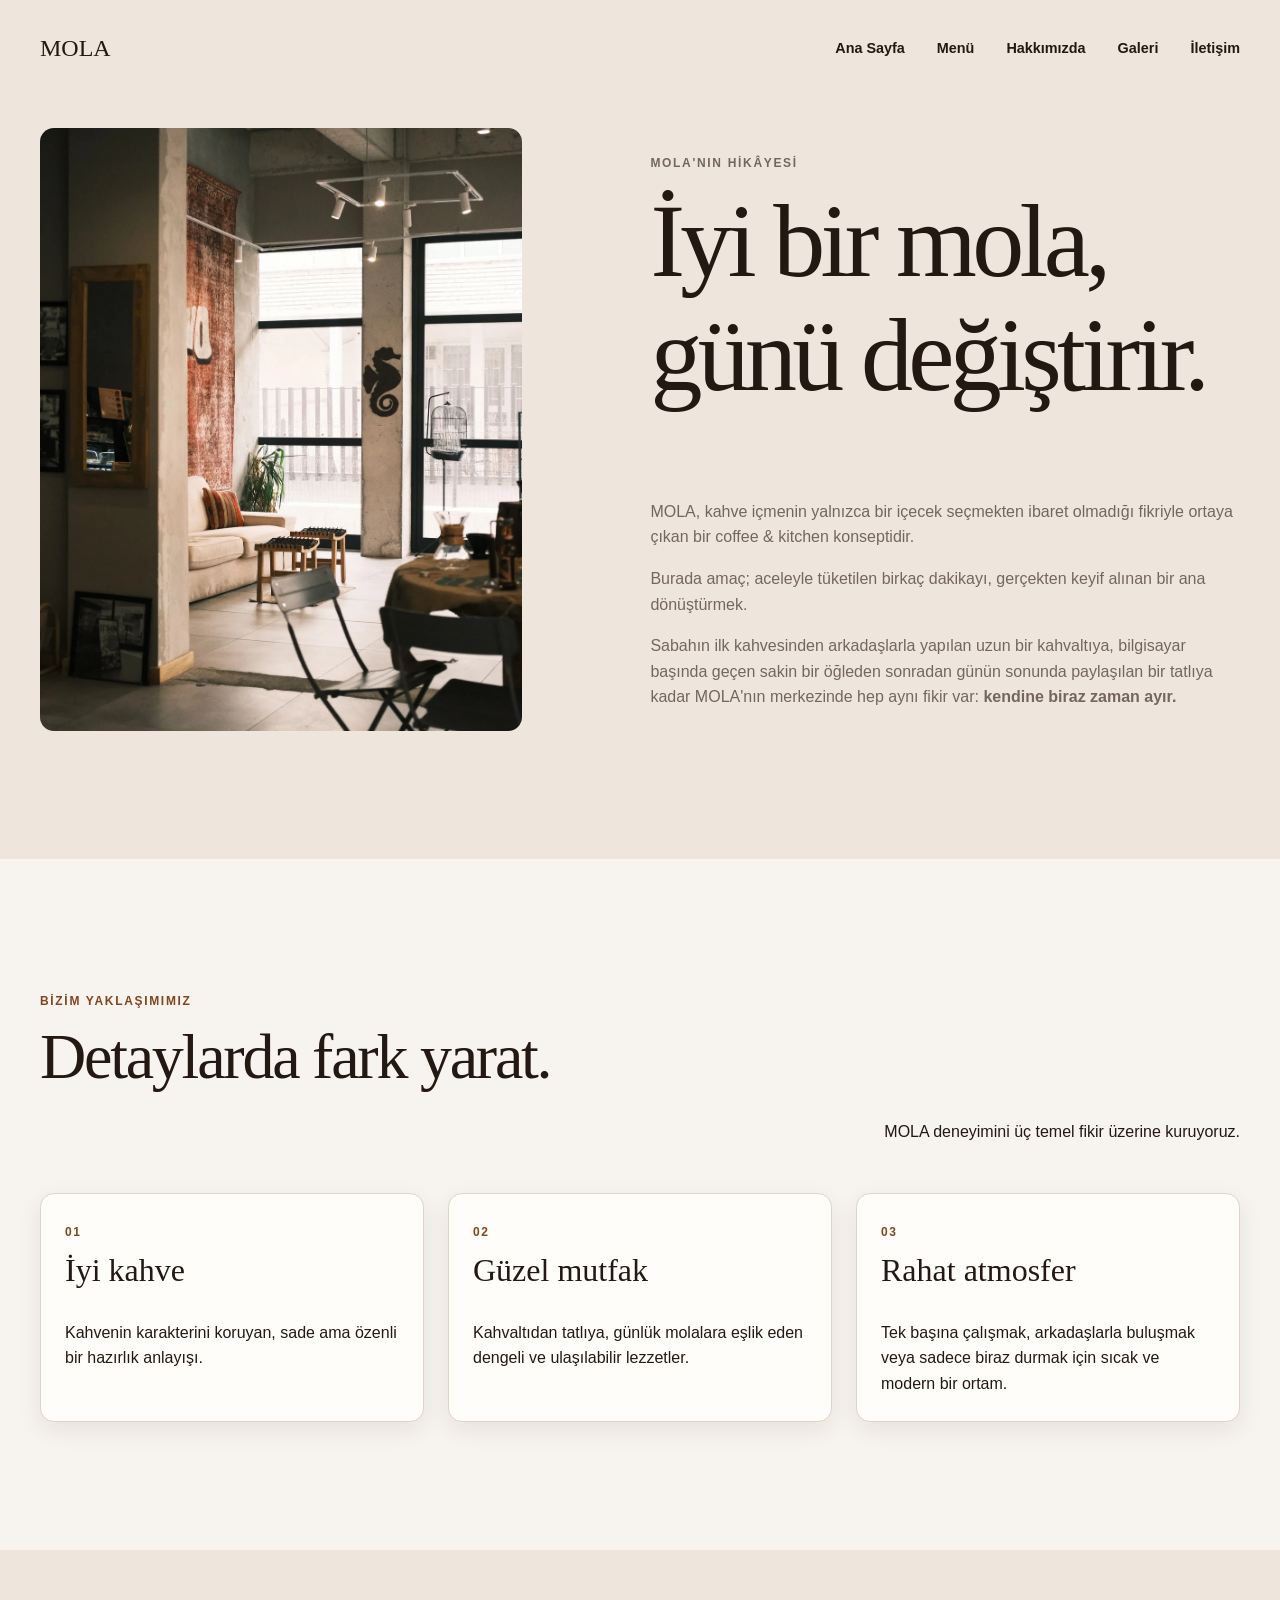
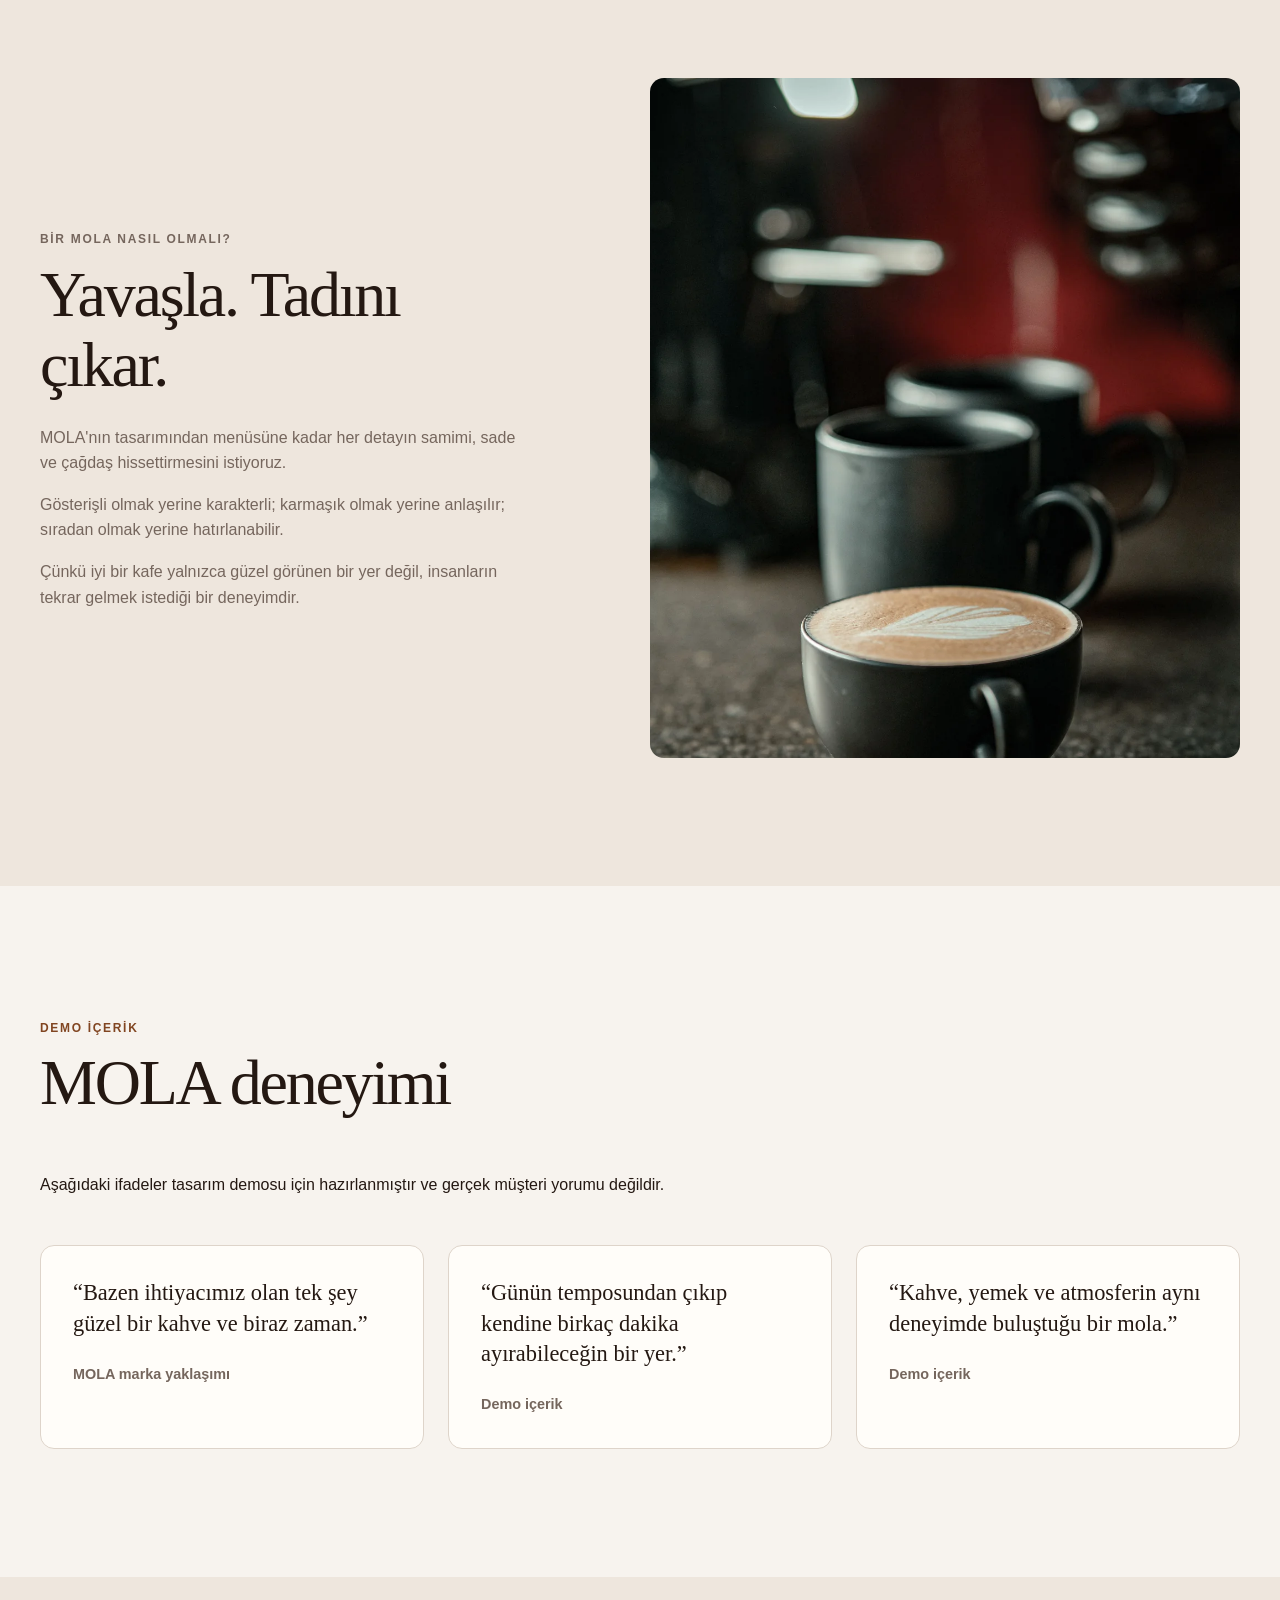
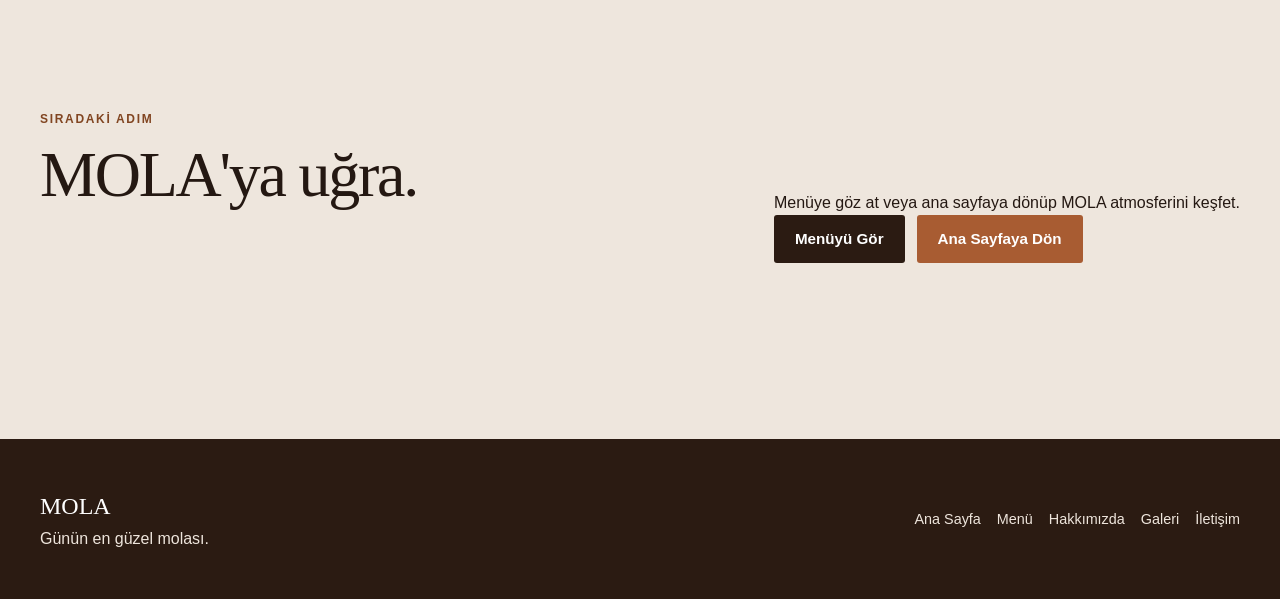
==== commit ce922a96: "feat: add about page SEO metadata Add page-specific Open Graph, X metadata and AboutPage structured " ====
--- a/about.html
+++ b/about.html
@@ -2,35 +2,131 @@
 <html lang="tr">
 <head>
   <meta charset="UTF-8">
+
   <meta
     name="viewport"
     content="width=device-width, initial-scale=1.0"
   >
+
   <title>Hakkımızda — MOLA Coffee & Kitchen</title>
+
   <meta
     name="description"
     content="MOLA Coffee & Kitchen'ın hikâyesini, yaklaşımını ve iyi bir mola için oluşturduğu deneyimi keşfedin."
   >
+
   <meta
     name="robots"
     content="index, follow"
   >
+
   <meta
     name="theme-color"
     content="#2b1b12"
   >
+
+  <!-- Open Graph -->
+  <meta
+    property="og:type"
+    content="website"
+  >
+
+  <meta
+    property="og:locale"
+    content="tr_TR"
+  >
+
+  <meta
+    property="og:site_name"
+    content="MOLA Coffee & Kitchen"
+  >
+
+  <meta
+    property="og:title"
+    content="Hakkımızda — MOLA Coffee & Kitchen"
+  >
+
+  <meta
+    property="og:description"
+    content="MOLA'nın hikâyesini, yaklaşımını ve iyi bir mola için oluşturduğu deneyimi keşfedin."
+  >
+
+  <meta
+    property="og:image"
+    content="assets/images/story-interior.webp"
+  >
+
+  <meta
+    property="og:image:alt"
+    content="Modern ve sıcak bir MOLA kafe iç mekânı"
+  >
+
+  <meta
+    property="og:image:type"
+    content="image/webp"
+  >
+
+  <meta
+    property="og:image:width"
+    content="1067"
+  >
+
+  <meta
+    property="og:image:height"
+    content="1600"
+  >
+
+  <!-- X / Twitter -->
+  <meta
+    name="twitter:card"
+    content="summary_large_image"
+  >
+
+  <meta
+    name="twitter:title"
+    content="Hakkımızda — MOLA Coffee & Kitchen"
+  >
+
+  <meta
+    name="twitter:description"
+    content="MOLA'nın hikâyesini, yaklaşımını ve iyi bir mola için oluşturduğu deneyimi keşfedin."
+  >
+
+  <meta
+    name="twitter:image"
+    content="assets/images/story-interior.webp"
+  >
+
+  <meta
+    name="twitter:image:alt"
+    content="Modern ve sıcak bir MOLA kafe iç mekânı"
+  >
+
   <link
     rel="icon"
     href="assets/icons/favicon.svg"
     type="image/svg+xml"
   >
+
   <link
     rel="stylesheet"
     href="css/style.css"
   >
+
+  <!-- Page structured data -->
+  <script type="application/ld+json">
+  {
+    "@context": "https://schema.org",
+    "@type": "AboutPage",
+    "name": "Hakkımızda — MOLA Coffee & Kitchen",
+    "description": "MOLA Coffee & Kitchen'ın hikâyesini, yaklaşımını ve iyi bir mola için oluşturduğu deneyimi keşfedin.",
+    "inLanguage": "tr"
+  }
+  </script>
 </head>
 
 <body>
+
   <a
     class="skip-link"
     href="#main-content"
@@ -40,6 +136,7 @@
 
   <header class="site-header">
     <div class="container site-header__inner">
+
       <a
         class="brand"
         href="index.html"
@@ -71,6 +168,7 @@
         aria-label="Ana navigasyon"
       >
         <ul class="primary-nav__list">
+
           <li>
             <a href="index.html">
               Ana Sayfa
@@ -103,28 +201,34 @@
               İletişim
             </a>
           </li>
+
         </ul>
       </nav>
+
     </div>
   </header>
 
   <main id="main-content">
 
     <section class="section story page-section--spacious">
+
       <div class="container story__grid">
 
         <div class="story__image">
+
           <img
             src="assets/images/story-interior.webp"
             alt="Modern ve doğal ışık alan MOLA kafe iç mekânı"
-            width="1600"
-            height="2400"
+            width="1067"
+            height="1600"
             fetchpriority="high"
             decoding="async"
           >
+
         </div>
 
         <div class="story__content">
+
           <p class="section-label">
             MOLA'NIN HİKÂYESİ
           </p>
@@ -154,16 +258,21 @@
             merkezinde hep aynı fikir var:
             <strong>kendine biraz zaman ayır.</strong>
           </p>
+
         </div>
 
       </div>
+
     </section>
 
     <section class="section featured">
+
       <div class="container">
 
         <div class="featured__header">
+
           <div>
+
             <p class="section-label">
               BİZİM YAKLAŞIMIMIZ
             </p>
@@ -171,18 +280,22 @@
             <h2>
               Detaylarda fark yarat.
             </h2>
+
           </div>
 
           <p class="section-intro">
             MOLA deneyimini üç temel fikir üzerine
             kuruyoruz.
           </p>
+
         </div>
 
         <div class="featured-grid">
 
           <article class="featured-card">
+
             <div class="featured-card__content">
+
               <p class="section-label">
                 01
               </p>
@@ -195,11 +308,15 @@
                 Kahvenin karakterini koruyan, sade ama
                 özenli bir hazırlık anlayışı.
               </p>
+
             </div>
+
           </article>
 
           <article class="featured-card">
+
             <div class="featured-card__content">
+
               <p class="section-label">
                 02
               </p>
@@ -213,11 +330,15 @@
                 eşlik eden dengeli ve ulaşılabilir
                 lezzetler.
               </p>
+
             </div>
+
           </article>
 
           <article class="featured-card">
+
             <div class="featured-card__content">
+
               <p class="section-label">
                 03
               </p>
@@ -231,17 +352,23 @@
                 buluşmak veya sadece biraz durmak için
                 sıcak ve modern bir ortam.
               </p>
+
             </div>
+
           </article>
 
         </div>
+
       </div>
+
     </section>
 
     <section class="section story">
+
       <div class="container story__grid">
 
         <div class="story__content">
+
           <p class="section-label">
             BİR MOLA NASIL OLMALI?
           </p>
@@ -268,9 +395,11 @@
             bir yer değil, insanların tekrar gelmek
             istediği bir deneyimdir.
           </p>
+
         </div>
 
         <div class="story__image">
+
           <img
             src="assets/images/hero-coffee.webp"
             alt="Kafede servis edilen kahve fincanları"
@@ -279,15 +408,19 @@
             loading="lazy"
             decoding="async"
           >
+
         </div>
 
       </div>
+
     </section>
 
     <section class="section testimonials">
+
       <div class="container">
 
         <div class="testimonials__header">
+
           <p class="section-label">
             DEMO İÇERİK
           </p>
@@ -301,11 +434,13 @@
             hazırlanmıştır ve gerçek müşteri yorumu
             değildir.
           </p>
+
         </div>
 
         <div class="testimonials__grid">
 
           <article class="testimonial">
+
             <p class="testimonial__quote">
               “Bazen ihtiyacımız olan tek şey güzel
               bir kahve ve biraz zaman.”
@@ -314,9 +449,11 @@
             <p class="testimonial__author">
               MOLA marka yaklaşımı
             </p>
+
           </article>
 
           <article class="testimonial">
+
             <p class="testimonial__quote">
               “Günün temposundan çıkıp kendine birkaç
               dakika ayırabileceğin bir yer.”
@@ -325,9 +462,11 @@
             <p class="testimonial__author">
               Demo içerik
             </p>
+
           </article>
 
           <article class="testimonial">
+
             <p class="testimonial__quote">
               “Kahve, yemek ve atmosferin aynı deneyimde
               buluştuğu bir mola.”
@@ -336,18 +475,23 @@
             <p class="testimonial__author">
               Demo içerik
             </p>
+
           </article>
 
         </div>
+
       </div>
+
     </section>
 
     <section class="section contact">
+
       <div class="container">
 
         <div class="featured__header">
 
           <div>
+
             <p class="section-label">
               SIRADAKİ ADIM
             </p>
@@ -355,15 +499,18 @@
             <h2>
               MOLA'ya uğra.
             </h2>
+
           </div>
 
           <div>
+
             <p class="section-intro">
               Menüye göz at veya ana sayfaya dönüp
               MOLA atmosferini keşfet.
             </p>
 
             <div class="hero__actions">
+
               <a
                 class="button button--dark"
                 href="menu.html"
@@ -377,19 +524,25 @@
               >
                 Ana Sayfaya Dön
               </a>
+
             </div>
+
           </div>
 
         </div>
+
       </div>
+
     </section>
 
   </main>
 
   <footer class="site-footer">
+
     <div class="container site-footer__inner">
 
       <div>
+
         <div class="site-footer__brand">
           MOLA
         </div>
@@ -397,6 +550,7 @@
         <p>
           Günün en güzel molası.
         </p>
+
       </div>
 
       <ul class="site-footer__links">
@@ -435,12 +589,15 @@
         </li>
 
       </ul>
+
     </div>
+
   </footer>
 
   <script
     src="js/script.js"
     defer
   ></script>
+
 </body>
 </html>
